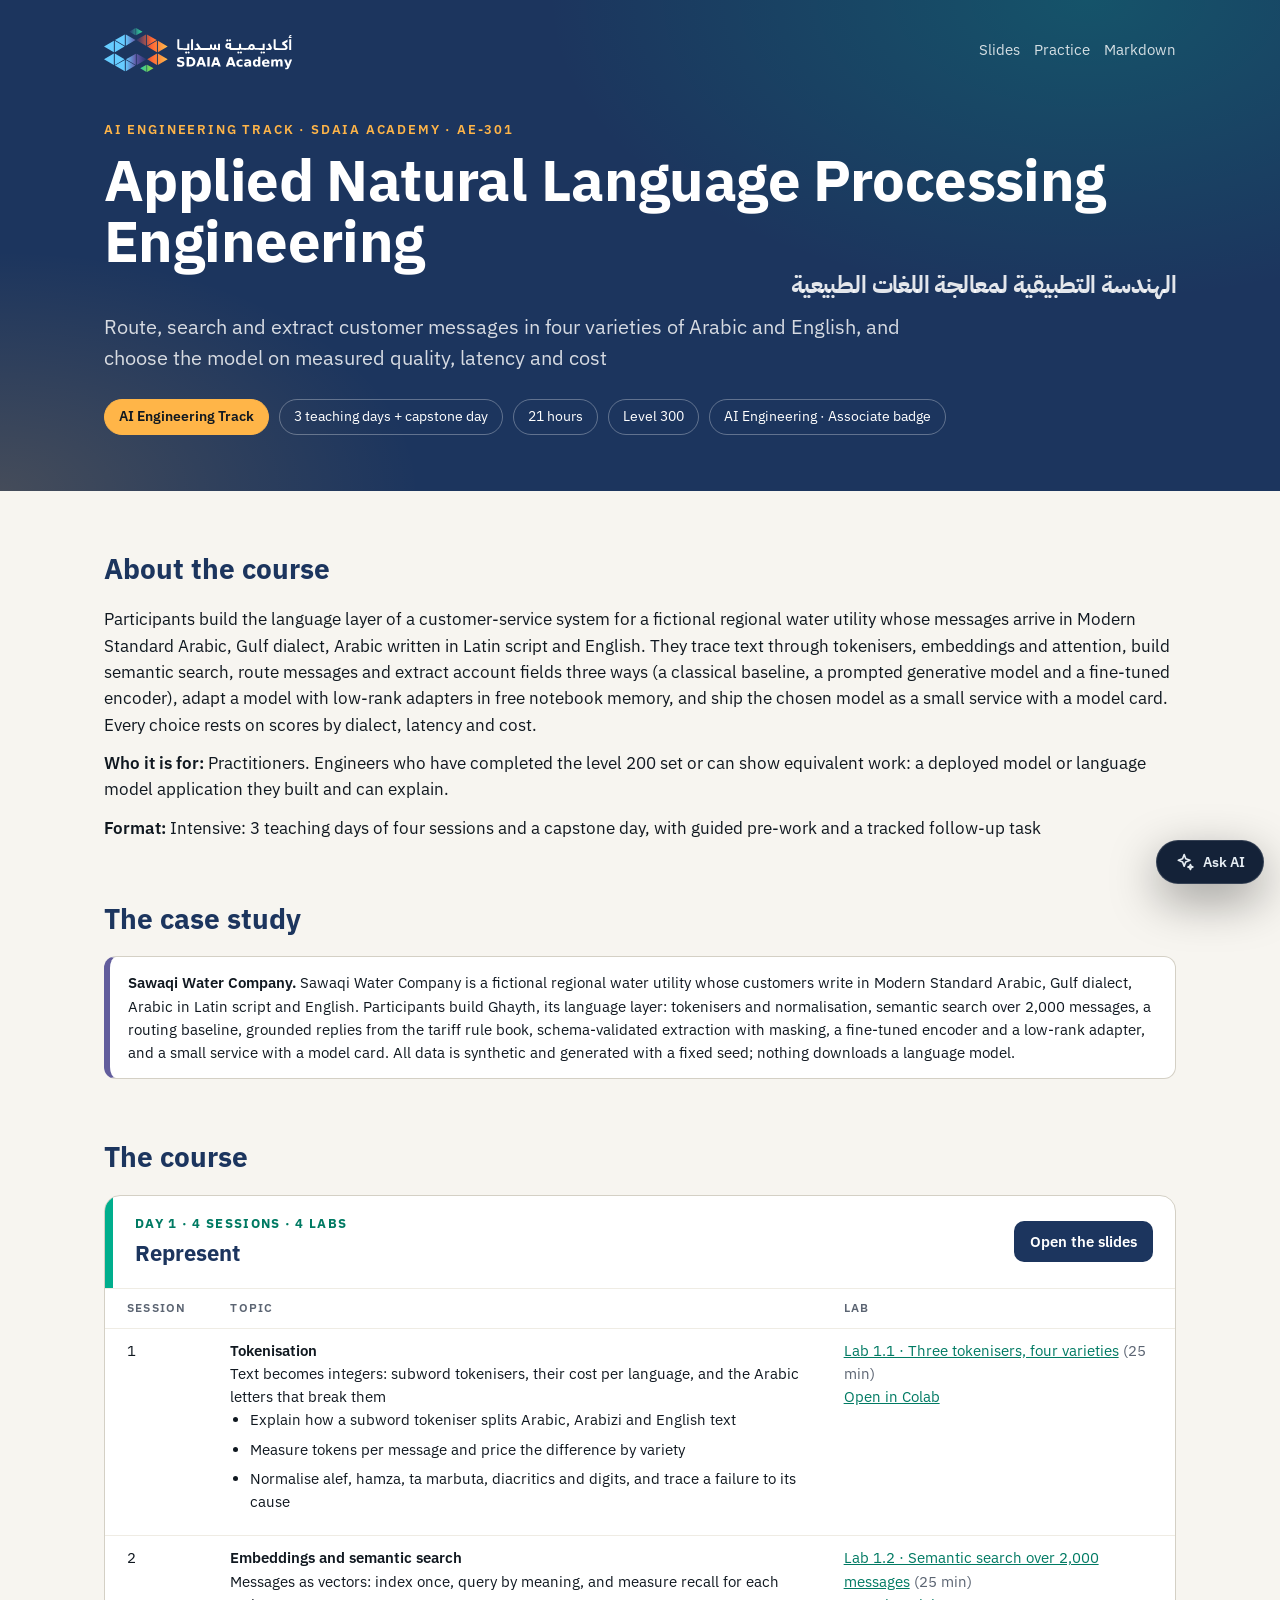
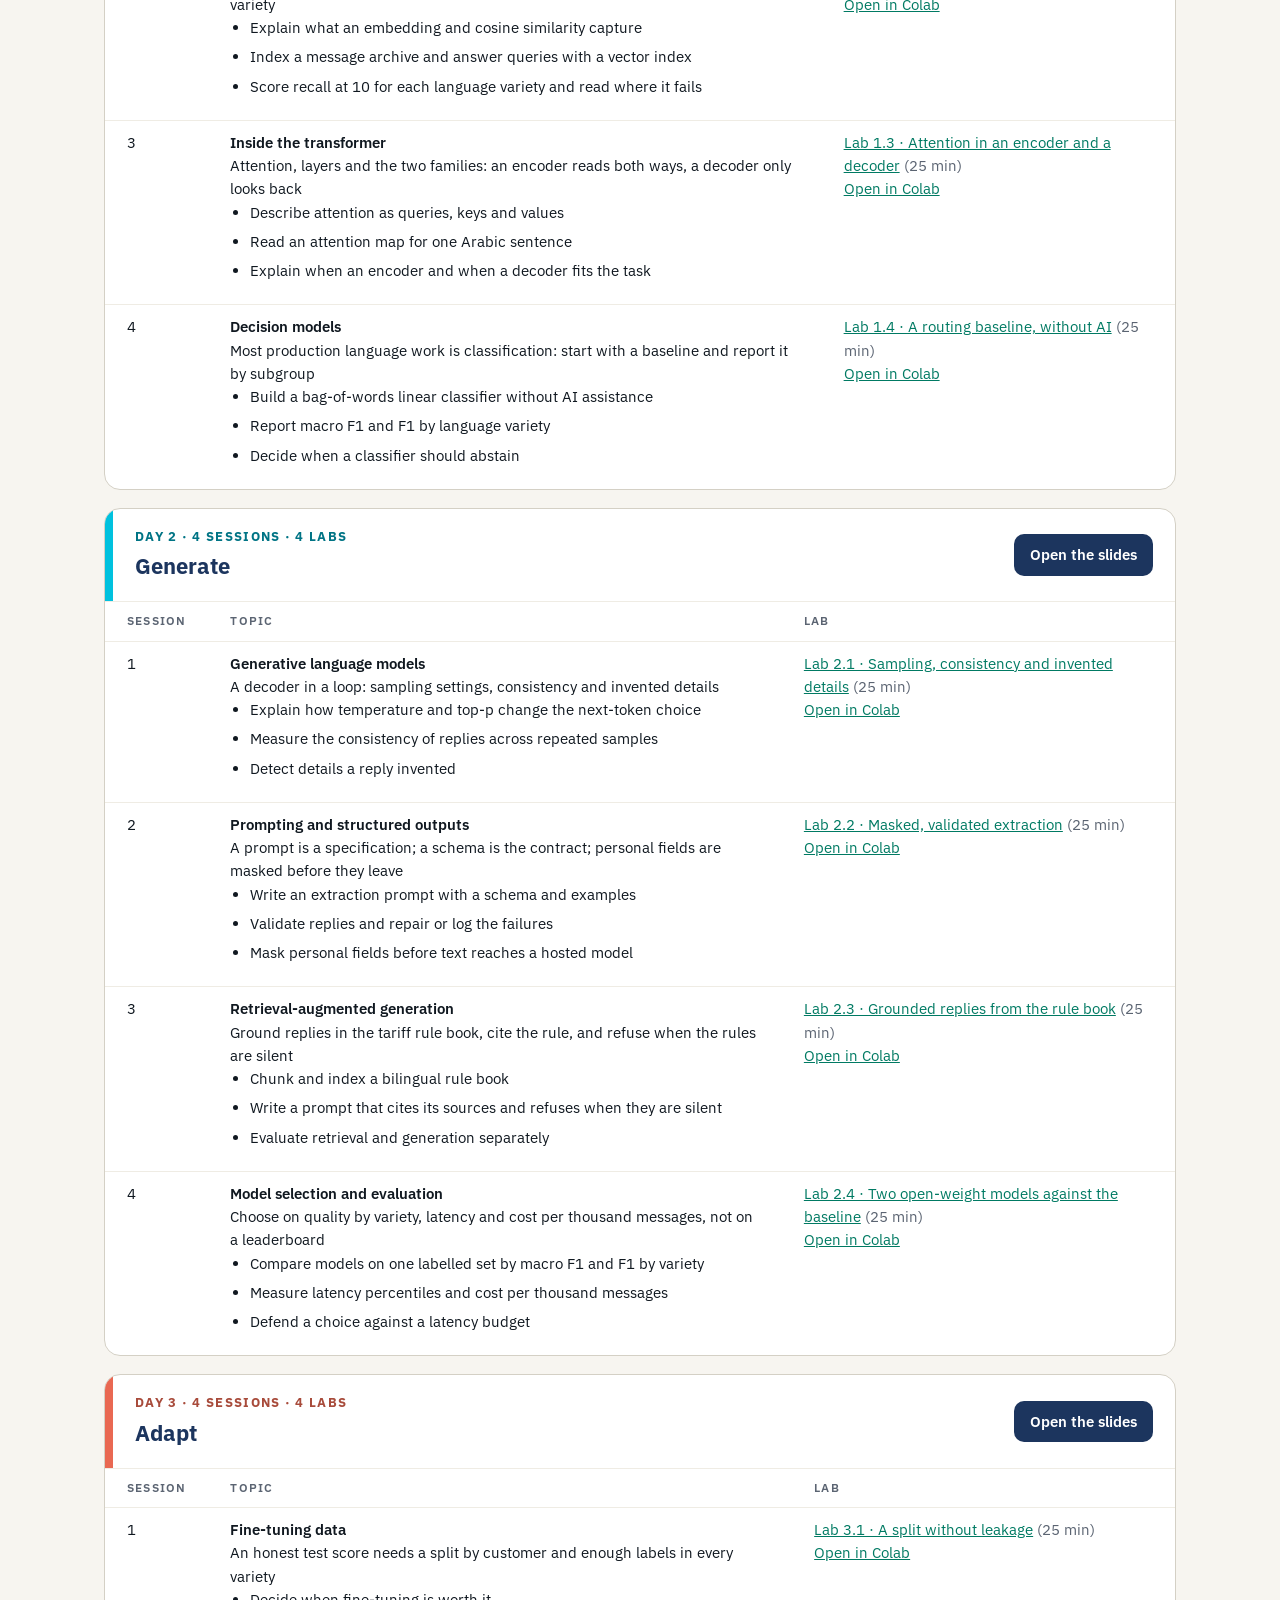
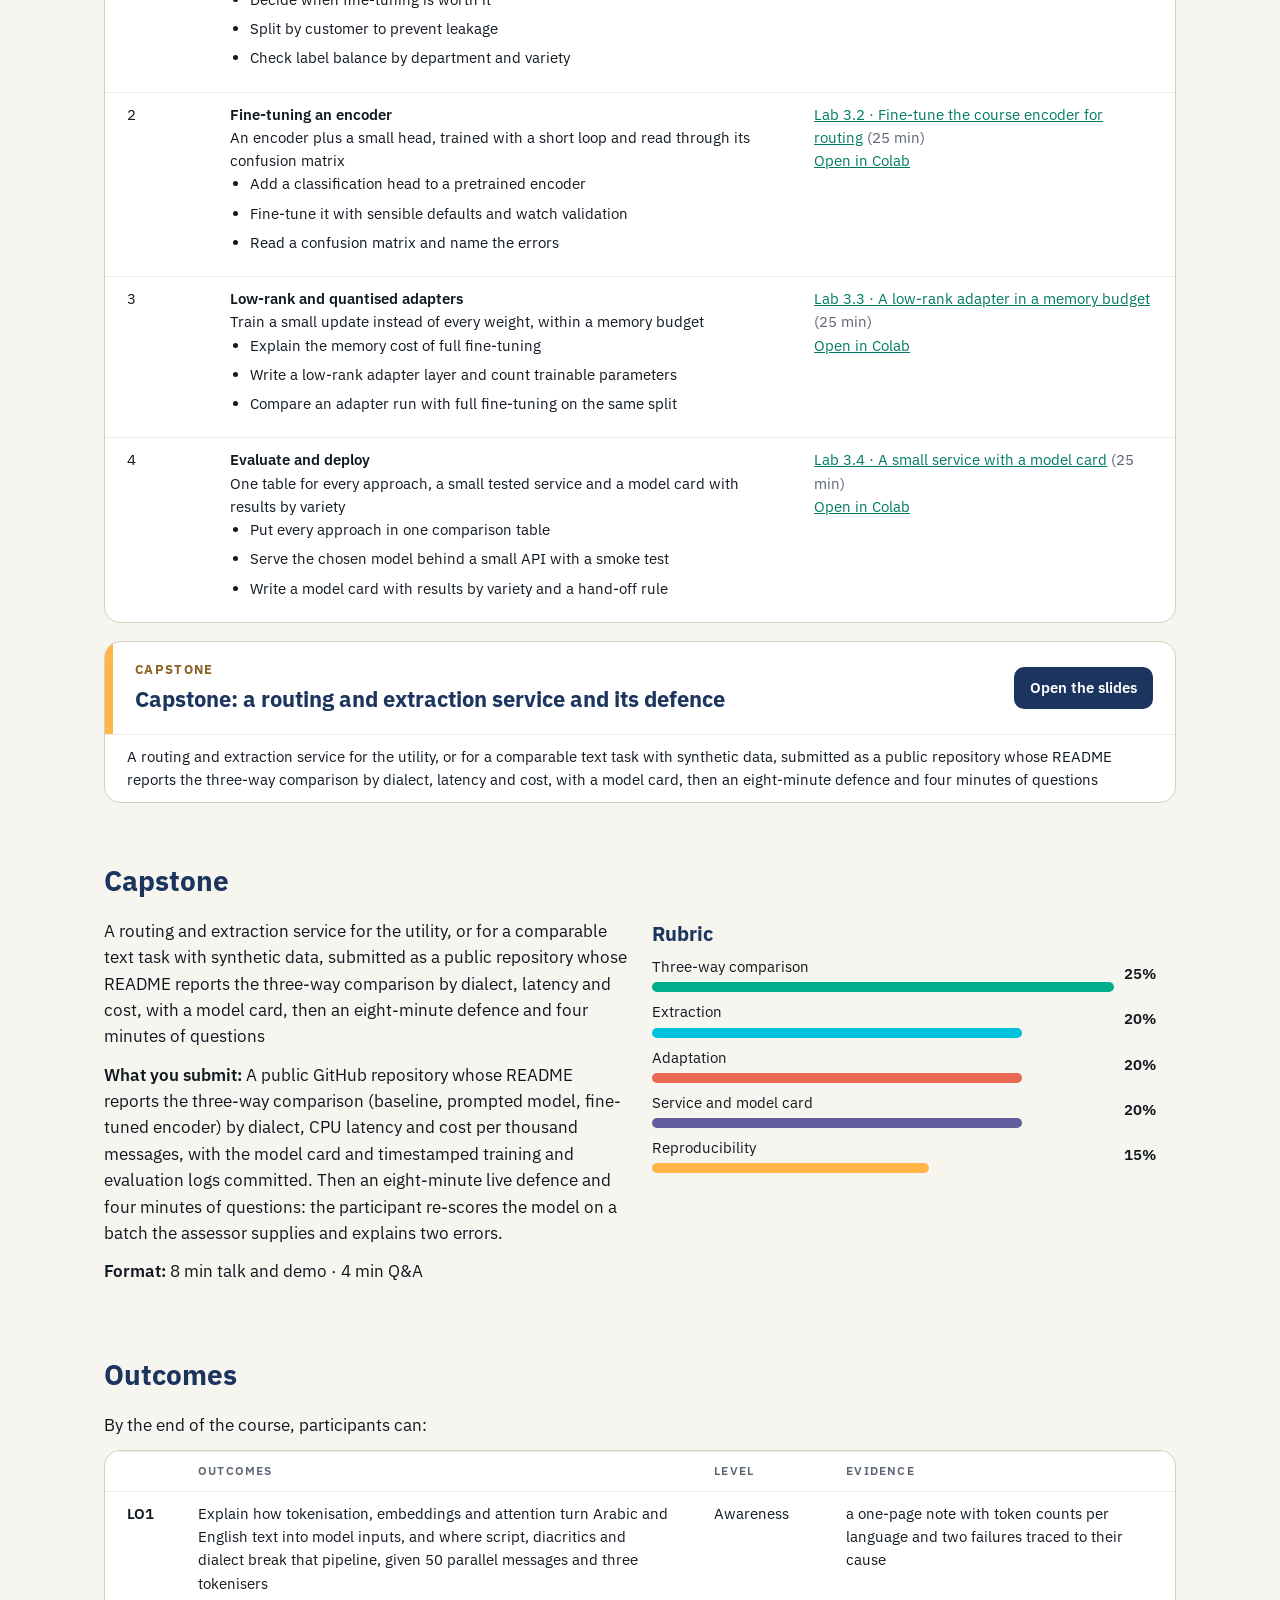
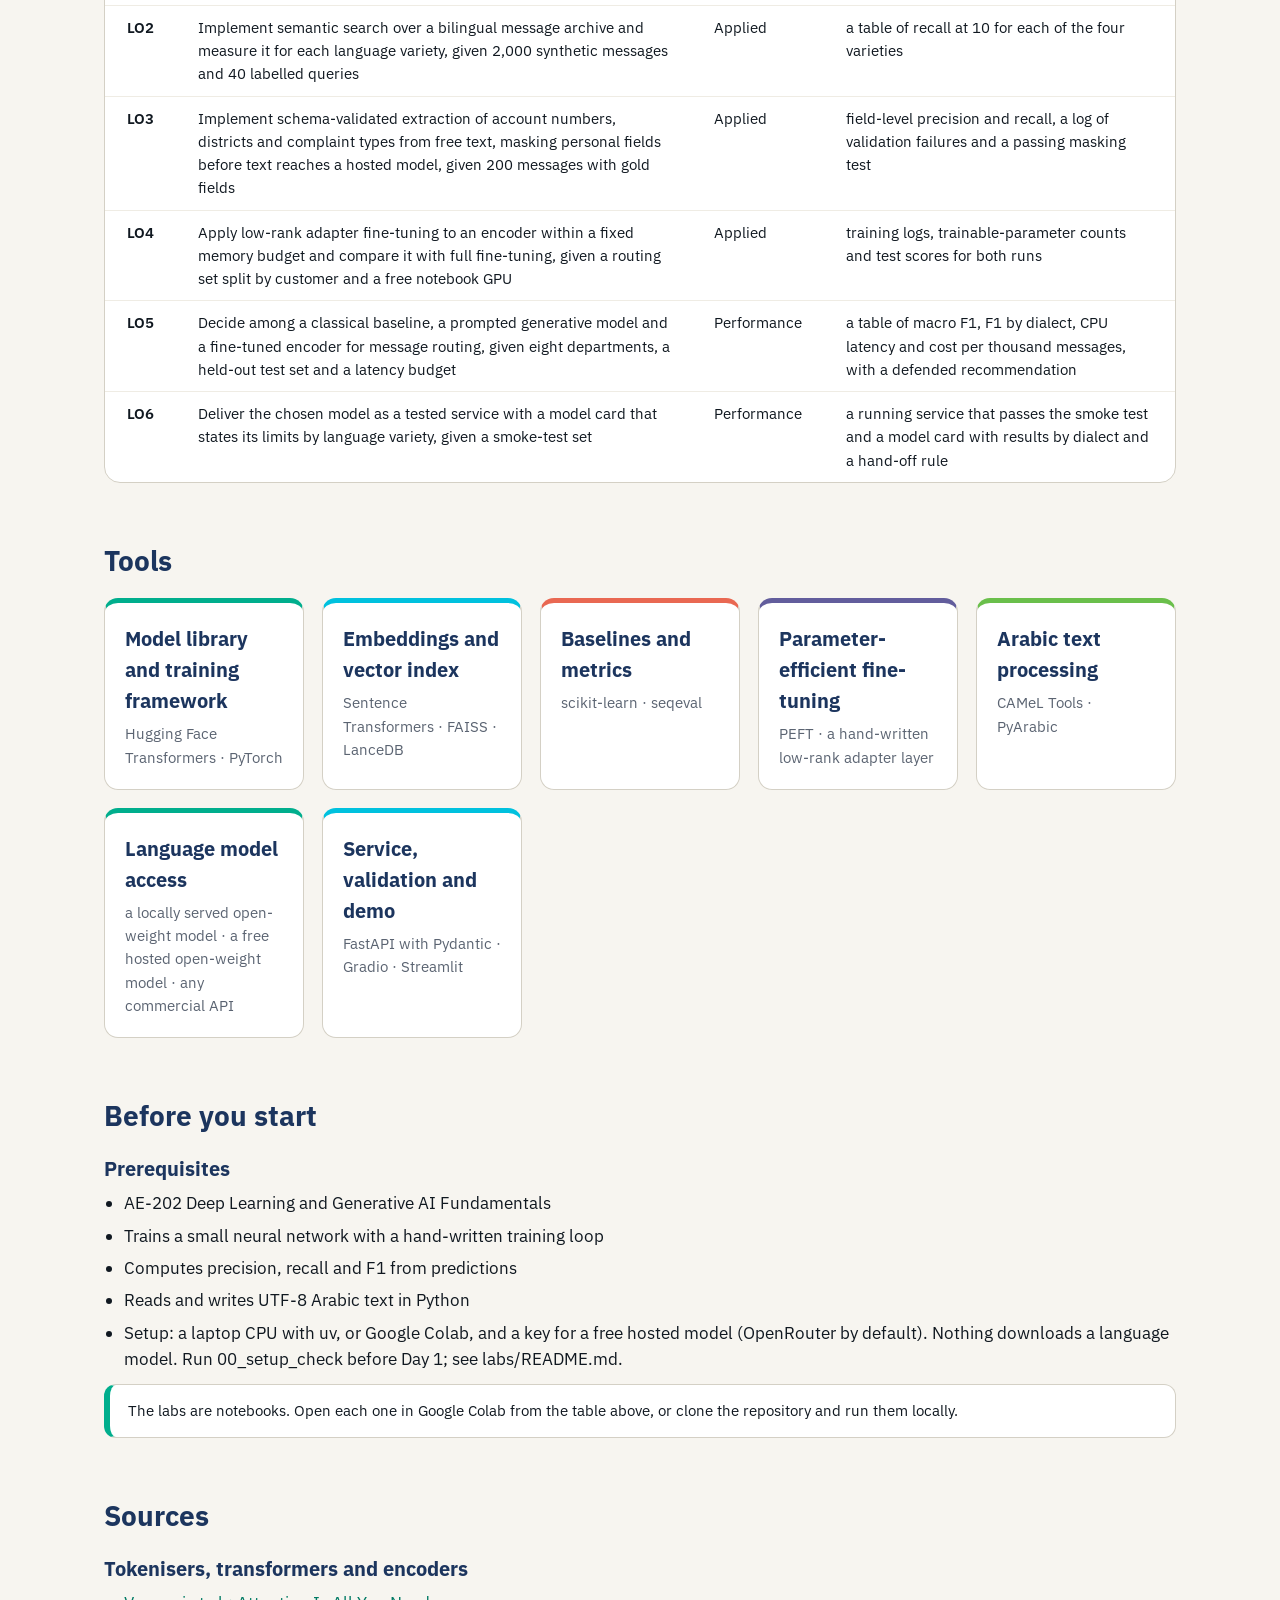
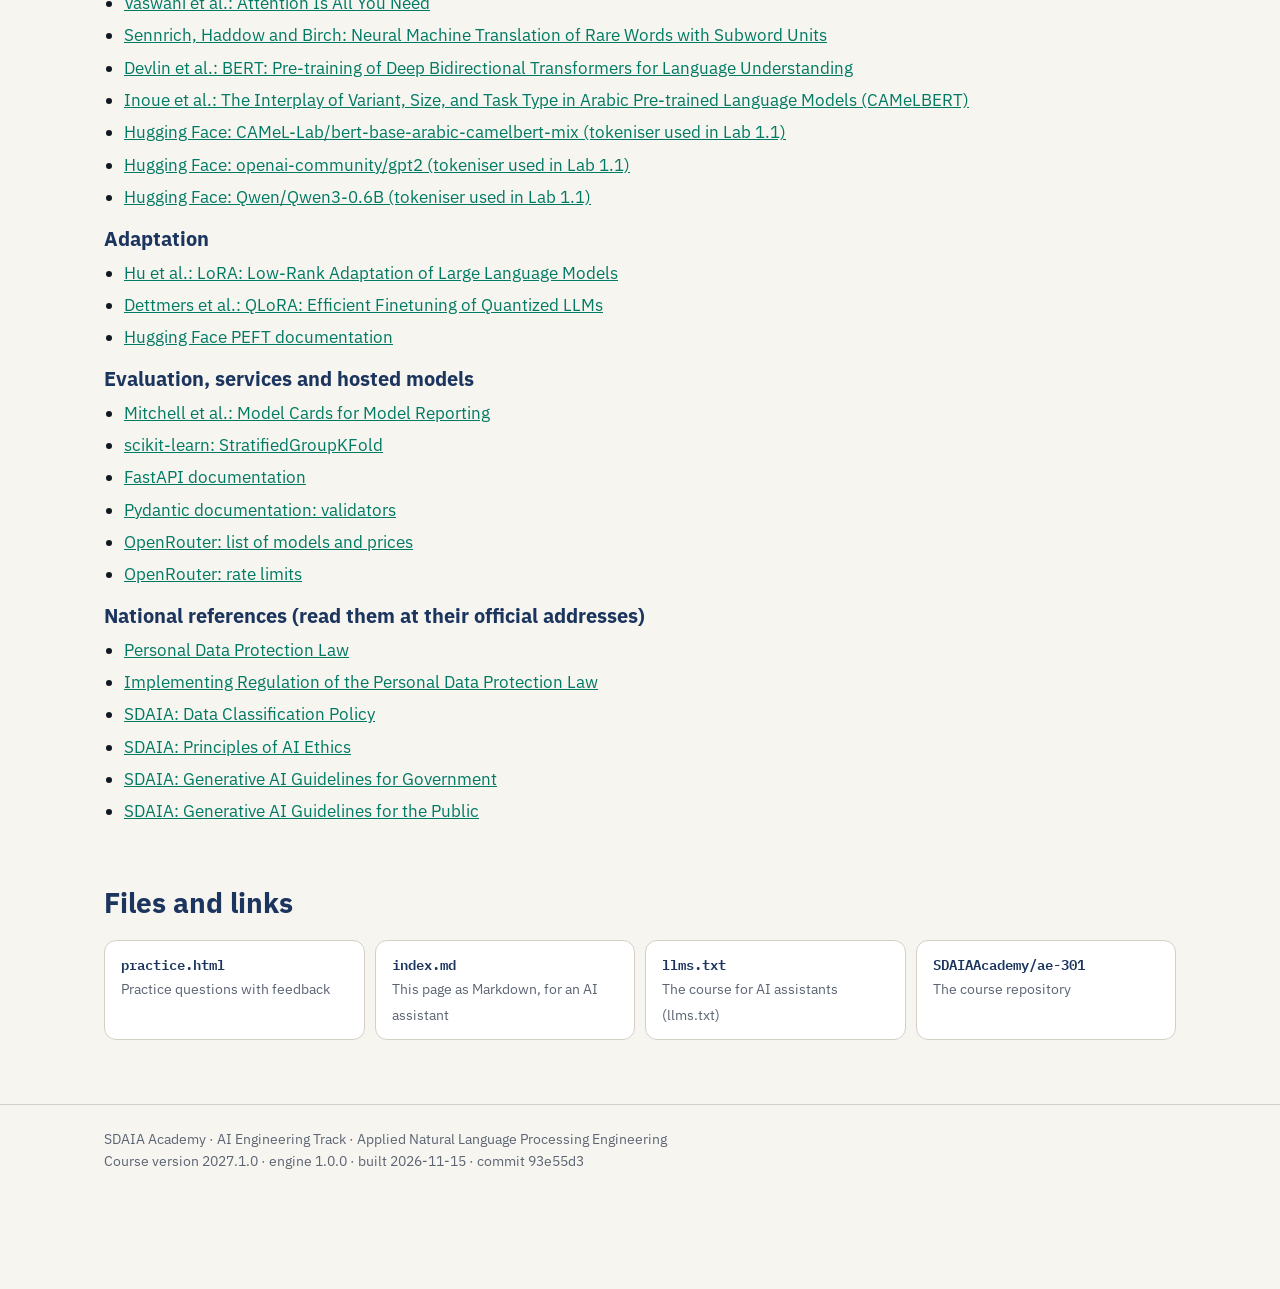
==== index.html @ 779235b4 "Publish ae-301 2027.1.0 from 93e55d3" ====
<!doctype html>
<html lang="en" dir="ltr" data-ax="page" data-track="ai-engineering">
<head>
<meta charset="utf-8">
<meta name="viewport" content="width=device-width, initial-scale=1">
<title>Applied Natural Language Processing Engineering · SDAIA Academy</title>
<meta name="generator" content="SDAIA Academy engine 1.0.0">
<meta name="description" content="Route, search and extract customer messages in four varieties of Arabic and English, and choose the model on measured quality, latency and cost">
<link rel="icon" href="_engine/icon.svg">
<link rel="alternate" type="text/markdown" href="index.md">
<link rel="describedby" href="llms.txt">
<link rel="stylesheet" href="_engine/academy.css">
</head>
<body>
<header>
<div class="wrap">
<div class="top"><div class="logo" id="logo"></div><nav><a href="slides/day1.html">Slides</a><a href="practice.html">Practice</a><a href="index.md" type="text/markdown">Markdown</a></nav></div>
<div class="kicker">AI Engineering Track · SDAIA Academy · AE-301</div>
<h1>Applied Natural Language Processing Engineering<span class="sub ar" lang="ar" dir="rtl">الهندسة التطبيقية لمعالجة اللغات الطبيعية</span></h1>
<p>Route, search and extract customer messages in four varieties of Arabic and English, and choose the model on measured quality, latency and cost</p>
<div class="meta"><span class="track">AI Engineering Track</span><span>3 teaching days + capstone day</span><span>21 hours</span><span>Level 300</span><span>AI Engineering · Associate badge</span></div>
</div>
</header>
<main class="wrap">
<h2>About the course</h2>
<p>Participants build the language layer of a customer-service system for a fictional regional water utility whose messages arrive in Modern Standard Arabic, Gulf dialect, Arabic written in Latin script and English. They trace text through tokenisers, embeddings and attention, build semantic search, route messages and extract account fields three ways (a classical baseline, a prompted generative model and a fine-tuned encoder), adapt a model with low-rank adapters in free notebook memory, and ship the chosen model as a small service with a model card. Every choice rests on scores by dialect, latency and cost.</p>
<p><b>Who it is for:</b> Practitioners. Engineers who have completed the level 200 set or can show equivalent work: a deployed model or language model application they built and can explain.</p>
<p><b>Format:</b> Intensive: 3 teaching days of four sessions and a capstone day, with guided pre-work and a tracked follow-up task</p>
<h2>The case study</h2>
<div class="note info"><b>Sawaqi Water Company.</b> Sawaqi Water Company is a fictional regional water utility whose customers write in Modern Standard Arabic, Gulf dialect, Arabic in Latin script and English. Participants build Ghayth, its language layer: tokenisers and normalisation, semantic search over 2,000 messages, a routing baseline, grounded replies from the tariff rule book, schema-validated extraction with masking, a fine-tuned encoder and a low-rank adapter, and a small service with a model card. All data is synthetic and generated with a fixed seed; nothing downloads a language model.</div>
<h2>The course</h2>
<div class="day">
<div class="day-head c-teal"><div><div class="t">Day 1 · 4 sessions · 4 labs</div><h3>Represent</h3></div><a class="btn" href="slides/day1.html">Open the slides</a></div>
<div class="scroll"><table>
<tr><th>Session</th><th>Topic</th><th>Lab</th></tr>
<tr><td>1</td><td><b>Tokenisation</b><br>Text becomes integers: subword tokenisers, their cost per language, and the Arabic letters that break them<ul><li>Explain how a subword tokeniser splits Arabic, Arabizi and English text</li><li>Measure tokens per message and price the difference by variety</li><li>Normalise alef, hamza, ta marbuta, diacritics and digits, and trace a failure to its cause</li></ul></td><td><a href="labs/D1_1_tokenisers.ipynb">Lab 1.1 · Three tokenisers, four varieties</a> <span class="muted">(25 min)</span><br><a href="https://colab.research.google.com/github/SDAIAAcademy/ae-301/blob/main/labs/D1_1_tokenisers.ipynb">Open in Colab</a></td></tr>
<tr><td>2</td><td><b>Embeddings and semantic search</b><br>Messages as vectors: index once, query by meaning, and measure recall for each variety<ul><li>Explain what an embedding and cosine similarity capture</li><li>Index a message archive and answer queries with a vector index</li><li>Score recall at 10 for each language variety and read where it fails</li></ul></td><td><a href="labs/D1_2_semantic_search.ipynb">Lab 1.2 · Semantic search over 2,000 messages</a> <span class="muted">(25 min)</span><br><a href="https://colab.research.google.com/github/SDAIAAcademy/ae-301/blob/main/labs/D1_2_semantic_search.ipynb">Open in Colab</a></td></tr>
<tr><td>3</td><td><b>Inside the transformer</b><br>Attention, layers and the two families: an encoder reads both ways, a decoder only looks back<ul><li>Describe attention as queries, keys and values</li><li>Read an attention map for one Arabic sentence</li><li>Explain when an encoder and when a decoder fits the task</li></ul></td><td><a href="labs/D1_3_attention.ipynb">Lab 1.3 · Attention in an encoder and a decoder</a> <span class="muted">(25 min)</span><br><a href="https://colab.research.google.com/github/SDAIAAcademy/ae-301/blob/main/labs/D1_3_attention.ipynb">Open in Colab</a></td></tr>
<tr><td>4</td><td><b>Decision models</b><br>Most production language work is classification: start with a baseline and report it by subgroup<ul><li>Build a bag-of-words linear classifier without AI assistance</li><li>Report macro F1 and F1 by language variety</li><li>Decide when a classifier should abstain</li></ul></td><td><a href="labs/D1_4_baseline.ipynb">Lab 1.4 · A routing baseline, without AI</a> <span class="muted">(25 min)</span><br><a href="https://colab.research.google.com/github/SDAIAAcademy/ae-301/blob/main/labs/D1_4_baseline.ipynb">Open in Colab</a></td></tr>
</table></div>
</div>
<div class="day">
<div class="day-head c-cyan"><div><div class="t">Day 2 · 4 sessions · 4 labs</div><h3>Generate</h3></div><a class="btn" href="slides/day2.html">Open the slides</a></div>
<div class="scroll"><table>
<tr><th>Session</th><th>Topic</th><th>Lab</th></tr>
<tr><td>1</td><td><b>Generative language models</b><br>A decoder in a loop: sampling settings, consistency and invented details<ul><li>Explain how temperature and top-p change the next-token choice</li><li>Measure the consistency of replies across repeated samples</li><li>Detect details a reply invented</li></ul></td><td><a href="labs/D2_1_sampling.ipynb">Lab 2.1 · Sampling, consistency and invented details</a> <span class="muted">(25 min)</span><br><a href="https://colab.research.google.com/github/SDAIAAcademy/ae-301/blob/main/labs/D2_1_sampling.ipynb">Open in Colab</a></td></tr>
<tr><td>2</td><td><b>Prompting and structured outputs</b><br>A prompt is a specification; a schema is the contract; personal fields are masked before they leave<ul><li>Write an extraction prompt with a schema and examples</li><li>Validate replies and repair or log the failures</li><li>Mask personal fields before text reaches a hosted model</li></ul></td><td><a href="labs/D2_2_extraction.ipynb">Lab 2.2 · Masked, validated extraction</a> <span class="muted">(25 min)</span><br><a href="https://colab.research.google.com/github/SDAIAAcademy/ae-301/blob/main/labs/D2_2_extraction.ipynb">Open in Colab</a></td></tr>
<tr><td>3</td><td><b>Retrieval-augmented generation</b><br>Ground replies in the tariff rule book, cite the rule, and refuse when the rules are silent<ul><li>Chunk and index a bilingual rule book</li><li>Write a prompt that cites its sources and refuses when they are silent</li><li>Evaluate retrieval and generation separately</li></ul></td><td><a href="labs/D2_3_rag.ipynb">Lab 2.3 · Grounded replies from the rule book</a> <span class="muted">(25 min)</span><br><a href="https://colab.research.google.com/github/SDAIAAcademy/ae-301/blob/main/labs/D2_3_rag.ipynb">Open in Colab</a></td></tr>
<tr><td>4</td><td><b>Model selection and evaluation</b><br>Choose on quality by variety, latency and cost per thousand messages, not on a leaderboard<ul><li>Compare models on one labelled set by macro F1 and F1 by variety</li><li>Measure latency percentiles and cost per thousand messages</li><li>Defend a choice against a latency budget</li></ul></td><td><a href="labs/D2_4_model_selection.ipynb">Lab 2.4 · Two open-weight models against the baseline</a> <span class="muted">(25 min)</span><br><a href="https://colab.research.google.com/github/SDAIAAcademy/ae-301/blob/main/labs/D2_4_model_selection.ipynb">Open in Colab</a></td></tr>
</table></div>
</div>
<div class="day">
<div class="day-head c-coral"><div><div class="t">Day 3 · 4 sessions · 4 labs</div><h3>Adapt</h3></div><a class="btn" href="slides/day3.html">Open the slides</a></div>
<div class="scroll"><table>
<tr><th>Session</th><th>Topic</th><th>Lab</th></tr>
<tr><td>1</td><td><b>Fine-tuning data</b><br>An honest test score needs a split by customer and enough labels in every variety<ul><li>Decide when fine-tuning is worth it</li><li>Split by customer to prevent leakage</li><li>Check label balance by department and variety</li></ul></td><td><a href="labs/D3_1_splits.ipynb">Lab 3.1 · A split without leakage</a> <span class="muted">(25 min)</span><br><a href="https://colab.research.google.com/github/SDAIAAcademy/ae-301/blob/main/labs/D3_1_splits.ipynb">Open in Colab</a></td></tr>
<tr><td>2</td><td><b>Fine-tuning an encoder</b><br>An encoder plus a small head, trained with a short loop and read through its confusion matrix<ul><li>Add a classification head to a pretrained encoder</li><li>Fine-tune it with sensible defaults and watch validation</li><li>Read a confusion matrix and name the errors</li></ul></td><td><a href="labs/D3_2_finetune_encoder.ipynb">Lab 3.2 · Fine-tune the course encoder for routing</a> <span class="muted">(25 min)</span><br><a href="https://colab.research.google.com/github/SDAIAAcademy/ae-301/blob/main/labs/D3_2_finetune_encoder.ipynb">Open in Colab</a></td></tr>
<tr><td>3</td><td><b>Low-rank and quantised adapters</b><br>Train a small update instead of every weight, within a memory budget<ul><li>Explain the memory cost of full fine-tuning</li><li>Write a low-rank adapter layer and count trainable parameters</li><li>Compare an adapter run with full fine-tuning on the same split</li></ul></td><td><a href="labs/D3_3_lora.ipynb">Lab 3.3 · A low-rank adapter in a memory budget</a> <span class="muted">(25 min)</span><br><a href="https://colab.research.google.com/github/SDAIAAcademy/ae-301/blob/main/labs/D3_3_lora.ipynb">Open in Colab</a></td></tr>
<tr><td>4</td><td><b>Evaluate and deploy</b><br>One table for every approach, a small tested service and a model card with results by variety<ul><li>Put every approach in one comparison table</li><li>Serve the chosen model behind a small API with a smoke test</li><li>Write a model card with results by variety and a hand-off rule</li></ul></td><td><a href="labs/D3_4_service.ipynb">Lab 3.4 · A small service with a model card</a> <span class="muted">(25 min)</span><br><a href="https://colab.research.google.com/github/SDAIAAcademy/ae-301/blob/main/labs/D3_4_service.ipynb">Open in Colab</a></td></tr>
</table></div>
</div>
<div class="day">
<div class="day-head c-amber"><div><div class="t">Capstone</div><h3>Capstone: a routing and extraction service and its defence</h3></div><a class="btn" href="slides/day4.html">Open the slides</a></div>
<div class="scroll"><table><tr><td>A routing and extraction service for the utility, or for a comparable text task with synthetic data, submitted as a public repository whose README reports the three-way comparison by dialect, latency and cost, with a model card, then an eight-minute defence and four minutes of questions</td></tr></table></div>
</div>
<h2>Capstone</h2>
<div class="two">
<div><p>A routing and extraction service for the utility, or for a comparable text task with synthetic data, submitted as a public repository whose README reports the three-way comparison by dialect, latency and cost, with a model card, then an eight-minute defence and four minutes of questions</p><p><b>What you submit:</b> A public GitHub repository whose README reports the three-way comparison (baseline, prompted model, fine-tuned encoder) by dialect, CPU latency and cost per thousand messages, with the model card and timestamped training and evaluation logs committed. Then an eight-minute live defence and four minutes of questions: the participant re-scores the model on a batch the assessor supplies and explains two errors.</p><p><b>Format:</b> 8 min talk and demo · 4 min Q&amp;A</p></div>
<div><h3>Rubric</h3><div class="bar c-teal"><span>Three-way comparison<i style="--w:100%"></i></span><b>25%</b></div><div class="bar c-cyan"><span>Extraction<i style="--w:80%"></i></span><b>20%</b></div><div class="bar c-coral"><span>Adaptation<i style="--w:80%"></i></span><b>20%</b></div><div class="bar c-purple"><span>Service and model card<i style="--w:80%"></i></span><b>20%</b></div><div class="bar c-amber"><span>Reproducibility<i style="--w:60%"></i></span><b>15%</b></div></div>
</div>
<h2>Outcomes</h2>
<p>By the end of the course, participants can:</p>
<div class="day"><div class="scroll"><table>
<tr><th></th><th>Outcomes</th><th>Level</th><th>Evidence</th></tr>
<tr><td><b>LO1</b></td><td>Explain how tokenisation, embeddings and attention turn Arabic and English text into model inputs, and where script, diacritics and dialect break that pipeline, given 50 parallel messages and three tokenisers</td><td>Awareness</td><td>a one-page note with token counts per language and two failures traced to their cause</td></tr>
<tr><td><b>LO2</b></td><td>Implement semantic search over a bilingual message archive and measure it for each language variety, given 2,000 synthetic messages and 40 labelled queries</td><td>Applied</td><td>a table of recall at 10 for each of the four varieties</td></tr>
<tr><td><b>LO3</b></td><td>Implement schema-validated extraction of account numbers, districts and complaint types from free text, masking personal fields before text reaches a hosted model, given 200 messages with gold fields</td><td>Applied</td><td>field-level precision and recall, a log of validation failures and a passing masking test</td></tr>
<tr><td><b>LO4</b></td><td>Apply low-rank adapter fine-tuning to an encoder within a fixed memory budget and compare it with full fine-tuning, given a routing set split by customer and a free notebook GPU</td><td>Applied</td><td>training logs, trainable-parameter counts and test scores for both runs</td></tr>
<tr><td><b>LO5</b></td><td>Decide among a classical baseline, a prompted generative model and a fine-tuned encoder for message routing, given eight departments, a held-out test set and a latency budget</td><td>Performance</td><td>a table of macro F1, F1 by dialect, CPU latency and cost per thousand messages, with a defended recommendation</td></tr>
<tr><td><b>LO6</b></td><td>Deliver the chosen model as a tested service with a model card that states its limits by language variety, given a smoke-test set</td><td>Performance</td><td>a running service that passes the smoke test and a model card with results by dialect and a hand-off rule</td></tr>
</table></div></div>
<h2>Tools</h2>
<div class="grid">
<div class="card c-teal"><h3>Model library and training framework</h3><p>Hugging Face Transformers · PyTorch</p></div>
<div class="card c-cyan"><h3>Embeddings and vector index</h3><p>Sentence Transformers · FAISS · LanceDB</p></div>
<div class="card c-coral"><h3>Baselines and metrics</h3><p>scikit-learn · seqeval</p></div>
<div class="card c-purple"><h3>Parameter-efficient fine-tuning</h3><p>PEFT · a hand-written low-rank adapter layer</p></div>
<div class="card c-green"><h3>Arabic text processing</h3><p>CAMeL Tools · PyArabic</p></div>
<div class="card c-teal"><h3>Language model access</h3><p>a locally served open-weight model · a free hosted open-weight model · any commercial API</p></div>
<div class="card c-cyan"><h3>Service, validation and demo</h3><p>FastAPI with Pydantic · Gradio · Streamlit</p></div>
</div>
<h2>Before you start</h2>
<h3>Prerequisites</h3>
<ul><li>AE-202 Deep Learning and Generative AI Fundamentals</li><li>Trains a small neural network with a hand-written training loop</li><li>Computes precision, recall and F1 from predictions</li><li>Reads and writes UTF-8 Arabic text in Python</li><li>Setup: a laptop CPU with uv, or Google Colab, and a key for a free hosted model (OpenRouter by default). Nothing downloads a language model. Run 00_setup_check before Day 1; see labs/README.md.</li></ul>
<div class="note tip">The labs are notebooks. Open each one in Google Colab from the table above, or clone the repository and run them locally.</div>
<h2>Sources</h2>
<h3>Tokenisers, transformers and encoders</h3>
<ul><li><a href="https://arxiv.org/abs/1706.03762">Vaswani et al.: Attention Is All You Need</a></li><li><a href="https://arxiv.org/abs/1508.07909">Sennrich, Haddow and Birch: Neural Machine Translation of Rare Words with Subword Units</a></li><li><a href="https://arxiv.org/abs/1810.04805">Devlin et al.: BERT: Pre-training of Deep Bidirectional Transformers for Language Understanding</a></li><li><a href="https://arxiv.org/abs/2103.06678">Inoue et al.: The Interplay of Variant, Size, and Task Type in Arabic Pre-trained Language Models (CAMeLBERT)</a></li><li><a href="https://huggingface.co/CAMeL-Lab/bert-base-arabic-camelbert-mix">Hugging Face: CAMeL-Lab/bert-base-arabic-camelbert-mix (tokeniser used in Lab 1.1)</a></li><li><a href="https://huggingface.co/openai-community/gpt2">Hugging Face: openai-community/gpt2 (tokeniser used in Lab 1.1)</a></li><li><a href="https://huggingface.co/Qwen/Qwen3-0.6B">Hugging Face: Qwen/Qwen3-0.6B (tokeniser used in Lab 1.1)</a></li></ul>
<h3>Adaptation</h3>
<ul><li><a href="https://arxiv.org/abs/2106.09685">Hu et al.: LoRA: Low-Rank Adaptation of Large Language Models</a></li><li><a href="https://arxiv.org/abs/2305.14314">Dettmers et al.: QLoRA: Efficient Finetuning of Quantized LLMs</a></li><li><a href="https://huggingface.co/docs/peft/index">Hugging Face PEFT documentation</a></li></ul>
<h3>Evaluation, services and hosted models</h3>
<ul><li><a href="https://arxiv.org/abs/1810.03993">Mitchell et al.: Model Cards for Model Reporting</a></li><li><a href="https://scikit-learn.org/stable/modules/generated/sklearn.model_selection.StratifiedGroupKFold.html">scikit-learn: StratifiedGroupKFold</a></li><li><a href="https://fastapi.tiangolo.com/">FastAPI documentation</a></li><li><a href="https://docs.pydantic.dev/latest/concepts/validators/">Pydantic documentation: validators</a></li><li><a href="https://openrouter.ai/api/v1/models">OpenRouter: list of models and prices</a></li><li><a href="https://openrouter.ai/docs/api-reference/limits">OpenRouter: rate limits</a></li></ul>
<h3>National references (read them at their official addresses)</h3>
<ul><li><a href="https://sdaia.gov.sa/en/SDAIA/about/Documents/PersonalDataProtectionLaw.pdf">Personal Data Protection Law</a></li><li><a href="https://sdaia.gov.sa/en/SDAIA/about/Documents/ImplementingRegulationPersonalDataProtectionLaw.pdf">Implementing Regulation of the Personal Data Protection Law</a></li><li><a href="https://sdaia.gov.sa/en/SDAIA/about/Documents/DataClassificationPolicy.pdf">SDAIA: Data Classification Policy</a></li><li><a href="https://sdaia.gov.sa/en/SDAIA/about/Documents/ai-principles.pdf">SDAIA: Principles of AI Ethics</a></li><li><a href="https://sdaia.gov.sa/en/SDAIA/about/Files/GenAIGuidelinesForGovernmentENCompressed.pdf">SDAIA: Generative AI Guidelines for Government</a></li><li><a href="https://sdaia.gov.sa/en/SDAIA/about/Files/GenerativeAIPublicEN.pdf">SDAIA: Generative AI Guidelines for the Public</a></li></ul>
<h2>Files and links</h2>
<div class="files">
<a href="practice.html"><b>practice.html</b><span>Practice questions with feedback</span></a>
<a href="index.md"><b>index.md</b><span>This page as Markdown, for an AI assistant</span></a>
<a href="llms.txt"><b>llms.txt</b><span>The course for AI assistants (llms.txt)</span></a>
<a href="https://github.com/SDAIAAcademy/ae-301"><b>SDAIAAcademy/ae-301</b><span>The course repository</span></a>
</div>
</main>
<footer><div class="wrap">SDAIA Academy · AI Engineering Track · Applied Natural Language Processing Engineering<br><span class="muted">Course version 2027.1.0 · engine 1.0.0 · built 2026-11-15 · commit 93e55d3</span></div></footer>
<script type="application/json" id="academy-data">{"v":1,"engine":"1.0.0","build":{"at":"2026-11-15T03:19:01Z","version":"2027.1.0","commit":"93e55d3"},"course":{"id":"ae-301","code":"AE-301","title":"Applied Natural Language Processing Engineering","track":"ai-engineering","lang":"en","dir":"ltr","url":"https://sdaiaacademy.github.io/ae-301/","repo":"SDAIAAcademy/ae-301","home":"index.html"},"ai":{"context":{"course":"context/course.md","courseJs":"context/course.js","day":null,"llms":"llms.txt"},"tasks":[],"tools":[]},"features":{},"strings":{}}</script>
<script src="_engine/academy.js"></script>
</body>
</html>
---- _engine/academy.css ----
/* ======== theme/tokens.css ======== */
/* SDAIA Academy engine · theme tokens
   Every colour, font, type size and radius the theme uses, as a custom property on :root.
   A course changes the look by overriding tokens in assets/course.css, never by editing the
   engine. The track accent comes from data-track; right-to-left pages switch the Arabic type
   settings and the few direction helpers at the end of this file. */

:root {
  /* brand */
  --navy: #1c355e;
  --navy-deep: #142846;
  --teal: #00ae8d;
  --coral: #e96852;
  --green: #6abf4b;
  --cyan: #00c1de;
  --amber: #ffb548;
  --amber-ink: #d98f17;
  --purple: #625d9c;

  /* The accents as text. Most of them are too light to read as text (4.5 to 1): on white, on
     paper and on their own tints the text is the accent darkened with black; on navy it is the
     accent lightened with white. The shares are the largest that still reach 4.5 to 1. Fills,
     bars and borders keep the accents themselves. A course that changes an accent changes these
     with it. */
  --teal-text: color-mix(in srgb, var(--teal) 70%, #000);
  --coral-text: color-mix(in srgb, var(--coral) 72%, #000);
  --green-text: color-mix(in srgb, var(--green) 62%, #000);
  --cyan-text: color-mix(in srgb, var(--cyan) 60%, #000);
  --amber-text: color-mix(in srgb, var(--amber) 55%, #000);
  --amber-ink-text: color-mix(in srgb, var(--amber-ink) 66%, #000);
  --purple-text: var(--purple);
  --navy-text: var(--navy);
  --teal-on-dark: color-mix(in srgb, var(--teal) 62%, #fff);
  --coral-on-dark: color-mix(in srgb, var(--coral) 57%, #fff);
  --green-on-dark: color-mix(in srgb, var(--green) 80%, #fff);
  --cyan-on-dark: color-mix(in srgb, var(--cyan) 82%, #fff);
  --amber-on-dark: var(--amber);

  /* neutrals */
  --ink: #101820;
  --black: #000;
  --white: #fff;
  --paper: #f7f5f0;
  --paper-2: #efece4;
  --paper-3: #fbfaf7;
  --line: #d4d0c5;
  --muted: #5b6472;
  --stage-bg: #0b111a;
  --glow: rgba(0, 174, 141, .22);
  --glow-page: rgba(0, 174, 141, .25);

  /* text and lines on dark slides (title, section, dark, break) */
  --on-dark: #fff;
  --on-dark-1: rgba(255, 255, 255, .88);
  --on-dark-soft: rgba(255, 255, 255, .82);
  --on-dark-2: rgba(255, 255, 255, .78);
  --on-dark-3: rgba(255, 255, 255, .66);
  --on-dark-line: rgba(255, 255, 255, .3);
  --on-dark-line-2: rgba(255, 255, 255, .4);
  --on-dark-fill: rgba(255, 255, 255, .14);
  --on-dark-fill-2: rgba(255, 255, 255, .08);
  --on-dark-fill-3: rgba(255, 255, 255, .12);

  /* code */
  --code-bg: #0f1722;
  --code-fg: #e6edf3;
  --code-file: #8b98a9;
  --code-comment: #7d8a9b;
  --code-line: #26364a;
  --code-mark: rgba(255, 181, 72, .16);
  --code-inline: rgba(28, 53, 94, .08);
  --code-inline-page: rgba(28, 53, 94, .07);
  --nb-fg: #ffd18a;
  --nb-hover: #1c2a3d;

  /* highlight.js classes, written at build time (the atom-one-dark palette) */
  --hl-comment: #7f8796; /* lighter than the palette's #5c6370, which reads at 3 to 1 */
  --hl-keyword: #c678dd;
  --hl-name: #e06c75;
  --hl-literal: #56b6c2;
  --hl-string: #98c379;
  --hl-number: #d19a66;
  --hl-title: #61aeee;
  --hl-class: #e6c07b;

  /* token chips, in cycles of five */
  --chip: #dbe7ff;
  --chip-1: #ffe3b3;
  --chip-2: #c9efe6;
  --chip-3: #ffd3cb;
  --chip-4: #d7f0ff;
  --chip-5: #e2def5;
  --chip-ids: #eef0f3;
  --chip-edge: rgba(0, 0, 0, .06);

  /* fonts: local IBM Plex (fonts.css), system fonts as the fallback */
  --font-latin: "IBM Plex Sans", "IBM Plex Sans Arabic", system-ui, -apple-system, "Segoe UI", sans-serif;
  --font-ar: "IBM Plex Sans Arabic", "IBM Plex Sans", system-ui, -apple-system, "Segoe UI", sans-serif;
  --font: var(--font-latin);
  /* Plex Mono has no Arabic: Arabic in code and key caps takes Plex Sans Arabic, which is loaded
     for the Arabic range only, instead of a system monospace that shapes it badly. */
  --mono: "IBM Plex Mono", "IBM Plex Sans Arabic", ui-monospace, "Cascadia Code", Consolas, monospace;

  /* the stage */
  --stage-w: 1600px;
  --stage-h: 900px;
  --slide-pad-top: 92px;
  --slide-pad-inline: 110px;
  --slide-pad-bottom: 90px;

  /* type on the stage */
  --fs-body: 30px;
  --lh-body: 1.42;
  --fs-title: 96px;
  --fs-h1: 84px;
  --fs-section: 80px;
  --fs-break: 90px;
  --fs-h2: 54px;
  --fs-h3: 34px;
  --fs-h4: 26px;
  --fs-lead: 36px;
  --fs-small: 24px;
  --fs-xsmall: 20px;
  --fs-kicker: 20px;
  --fs-caption: 19px;
  --fs-chrome: 17px;
  --fs-footer: 16px;
  --fs-big: 96px;
  --fs-stat: 72px;
  --fs-timer: 190px;
  --fs-sess-no: 240px;
  --lh-h1: 1.05;
  --lh-h2: 1.12;
  --lh-title: 1.05;
  --ls-heading: -.01em;
  --ls-kicker: .14em;
  --ls-label: .1em;
  --ls-chrome: .04em;
  --case-label: uppercase;
  --ar-bump: 0px; /* Arabic small labels read one size up */

  /* course pages and lab pages */
  --lh-page: 1.55;
  --lh-lab: 1.65;
  --lh-page-h1: 1.05;
  --lh-lab-h1: 1.2;

  /* radii */
  --r-card: 18px;
  --r-callout: 16px;
  --r-code: 16px;
  --r-opt: 14px;
  --r-table: 14px;
  --r-chip: 12px;
  --r-tag: 10px;
  --r-token: 8px;
  --r-inline: 6px;
  --r-bar: 6px;
  --r-cell: 4px;
  --r-pill: 999px;

  /* engine UI (theme/ui.css) */
  --ui-bg: rgba(16, 24, 32, .97);
  --ui-bg-solid: #101820;
  --ui-bg-2: #142238;
  --ui-fg: #e6edf3;
  --ui-muted: #9aa7b8;
  --ui-line: rgba(255, 255, 255, .14);
  --ui-hover: rgba(255, 255, 255, .08);
  --ui-press: rgba(255, 255, 255, .16);
  --ui-backdrop: rgba(5, 10, 18, .72);
  --ui-shadow: 0 16px 48px rgba(0, 0, 0, .38);
  --ui-focus: #3b8bff;
  --ui-ok: #2fbf8f;
  --ui-warn: #ffb548;
  --ui-error: #ff7a66;
  --ui-black: #000;
  --ui-font-size: 15px;
  --ui-radius: 12px;
  --ui-radius-s: 8px;
  --ui-z: 1000;

  /* the accent of the course's track (data-track), amber when there is none; as text on a light
     background and on navy */
  --track-color: var(--amber);
  --track-text: var(--amber-text);
  --track-on-dark: var(--amber-on-dark);

  /* Direction helpers for the few things CSS has no logical keyword for: a horizontal
     inset shadow (multiply its offset by --ax-dir), text-align that must follow the page and
     not the element, a gradient that starts at the reading start. */
  --ax-dir: 1;
  --ax-start: left;
  --ax-end: right;
  --ax-to-end: to right;
  --ax-x-near-end: 85%;
  --ax-x-start: 0%;
}

/* tracks: data-track on <html>, .deck or <body> */
:root, [data-track] { --track-color: var(--amber); --track-text: var(--amber-text); --track-on-dark: var(--amber-on-dark); }
[data-track="fluency"] { --track-color: var(--teal); --track-text: var(--teal-text); --track-on-dark: var(--teal-on-dark); }
[data-track="foundations"] { --track-color: var(--green); --track-text: var(--green-text); --track-on-dark: var(--green-on-dark); }
[data-track="ai-engineering"] { --track-color: var(--amber); --track-text: var(--amber-text); --track-on-dark: var(--amber-on-dark); }
[data-track="data-science"] { --track-color: var(--cyan); --track-text: var(--cyan-text); --track-on-dark: var(--cyan-on-dark); }
[data-track="executives"] { --track-color: var(--coral); --track-text: var(--coral-text); --track-on-dark: var(--coral-on-dark); }

/* Arabic: the Arabic face first, taller lines, no letter spacing, no capitals to imitate */
[dir="rtl"] {
  --font: var(--font-ar);
  --lh-h1: 1.22;
  --lh-h2: 1.3;
  --lh-title: 1.2;
  --ls-heading: 0;
  --ls-kicker: 0;
  --ls-label: 0;
  --ls-chrome: 0;
  --case-label: none;
  --ar-bump: 1.5px;
  --fs-kicker: 22px;
  --lh-page: 1.7;
  --lh-lab: 1.75;
  --lh-page-h1: 1.2;
  --lh-lab-h1: 1.3;
  --ax-dir: -1;
  --ax-start: right;
  --ax-end: left;
  --ax-to-end: to left;
  --ax-x-near-end: 15%;
  --ax-x-start: 100%;
}

/* ======== theme/fonts.css ======== */
/* SDAIA Academy engine · fonts
   IBM Plex, local (SIL Open Font License 1.1, fonts/OFL.txt), so a deck opened from disk or
   offline looks the same. The paths are relative to the bundle (_engine/academy.css next to
   _engine/fonts/). Each file declares the characters it holds: an English page never
   downloads an Arabic file, and an Arabic page fetches the Latin files only for Latin text.
   The file names are short on purpose: Windows refuses a path longer than 260 characters, and
   a course repository can sit in a deep folder. */

@font-face {
  font-family: "IBM Plex Sans";
  font-style: normal;
  font-weight: 400;
  font-display: swap;
  src: url("fonts/plex-sans-400.woff2") format("woff2");
  unicode-range: U+0000-00FF, U+0131, U+0152-0153, U+02BB-02BC, U+02C6, U+02DA, U+02DC, U+0304, U+0308, U+0329, U+2000-206F, U+20AC, U+2122, U+2191, U+2193, U+2212, U+2215, U+FEFF, U+FFFD;
}
@font-face {
  font-family: "IBM Plex Sans";
  font-style: normal;
  font-weight: 600;
  font-display: swap;
  src: url("fonts/plex-sans-600.woff2") format("woff2");
  unicode-range: U+0000-00FF, U+0131, U+0152-0153, U+02BB-02BC, U+02C6, U+02DA, U+02DC, U+0304, U+0308, U+0329, U+2000-206F, U+20AC, U+2122, U+2191, U+2193, U+2212, U+2215, U+FEFF, U+FFFD;
}
@font-face {
  font-family: "IBM Plex Sans";
  font-style: normal;
  font-weight: 700;
  font-display: swap;
  src: url("fonts/plex-sans-700.woff2") format("woff2");
  unicode-range: U+0000-00FF, U+0131, U+0152-0153, U+02BB-02BC, U+02C6, U+02DA, U+02DC, U+0304, U+0308, U+0329, U+2000-206F, U+20AC, U+2122, U+2191, U+2193, U+2212, U+2215, U+FEFF, U+FFFD;
}

@font-face {
  font-family: "IBM Plex Sans Arabic";
  font-style: normal;
  font-weight: 400;
  font-display: swap;
  src: url("fonts/plex-arabic-400.woff2") format("woff2");
  unicode-range: U+0600-06FF, U+0750-077F, U+0870-088E, U+0890-0891, U+0897-08E1, U+08E3-08FF, U+200C-200E, U+2010-2011, U+204F, U+2E41, U+FB50-FDFF, U+FE70-FE74, U+FE76-FEFC;
}
@font-face {
  font-family: "IBM Plex Sans Arabic";
  font-style: normal;
  font-weight: 600;
  font-display: swap;
  src: url("fonts/plex-arabic-600.woff2") format("woff2");
  unicode-range: U+0600-06FF, U+0750-077F, U+0870-088E, U+0890-0891, U+0897-08E1, U+08E3-08FF, U+200C-200E, U+2010-2011, U+204F, U+2E41, U+FB50-FDFF, U+FE70-FE74, U+FE76-FEFC;
}
@font-face {
  font-family: "IBM Plex Sans Arabic";
  font-style: normal;
  font-weight: 700;
  font-display: swap;
  src: url("fonts/plex-arabic-700.woff2") format("woff2");
  unicode-range: U+0600-06FF, U+0750-077F, U+0870-088E, U+0890-0891, U+0897-08E1, U+08E3-08FF, U+200C-200E, U+2010-2011, U+204F, U+2E41, U+FB50-FDFF, U+FE70-FE74, U+FE76-FEFC;
}

@font-face {
  font-family: "IBM Plex Mono";
  font-style: normal;
  font-weight: 400;
  font-display: swap;
  src: url("fonts/plex-mono-400.woff2") format("woff2");
  unicode-range: U+0000-00FF, U+0131, U+0152-0153, U+02BB-02BC, U+02C6, U+02DA, U+02DC, U+0304, U+0308, U+0329, U+2000-206F, U+20AC, U+2122, U+2191, U+2193, U+2212, U+2215, U+FEFF, U+FFFD;
}
@font-face {
  font-family: "IBM Plex Mono";
  font-style: normal;
  font-weight: 600;
  font-display: swap;
  src: url("fonts/plex-mono-600.woff2") format("woff2");
  unicode-range: U+0000-00FF, U+0131, U+0152-0153, U+02BB-02BC, U+02C6, U+02DA, U+02DC, U+0304, U+0308, U+0329, U+2000-206F, U+20AC, U+2122, U+2191, U+2193, U+2212, U+2215, U+FEFF, U+FFFD;
}

/* ======== theme/deck.css ======== */
/* SDAIA Academy engine · the deck: stage, slides, chrome, typography, layout helpers, slide
   kinds, fragments, and the column a deck becomes without JavaScript, in the reading view and
   in the print preview.
   Slide rules are written as :where(.deck) .x: they apply only inside a deck (one stylesheet
   serves decks, course pages and labs) and keep the weight of a plain .x, so a course's
   assets/course.css overrides them exactly as it overrode the previous system. */

* { box-sizing: border-box; }

html[data-ax="deck"], html[data-ax="deck"] body { margin: 0; height: 100%; }
html[data-ax="deck"] body {
  background: var(--stage-bg);
  color: var(--ink);
  font-family: var(--font);
  -webkit-font-smoothing: antialiased;
}
html.ax-js[data-ax="deck"]:not(.ax-view-read):not(.ax-view-print) body { overflow: hidden; }

/* ---------- the stage: 1600 by 900, placed and scaled by Academy.deck with one transform ----------
   left and top are physical on purpose: the transform that places the stage is physical too. */
.ax-js .deck {
  position: fixed;
  left: 0;
  top: 0;
  width: var(--stage-w);
  height: var(--stage-h);
  transform-origin: 0 0;
}

:where(.deck) .slide {
  position: absolute;
  inset: 0;
  background: var(--paper);
  padding: var(--slide-pad-top) var(--slide-pad-inline) var(--slide-pad-bottom);
  display: none;
  flex-direction: column;
  overflow: hidden;
  font-size: var(--fs-body);
  line-height: var(--lh-body);
}
:where(.deck) .slide.active { display: flex; }
:where(.deck) .slide:focus { outline: none; }
:where(.deck) .slide > .body { flex: 1; display: flex; flex-direction: column; justify-content: center; min-height: 0; }
:where(.deck) .slide.top > .body { justify-content: flex-start; }
:where(.deck) .slide.entered > .body { animation: ax-enter .35s ease both; }
@keyframes ax-enter { from { opacity: 0; transform: translateY(10px); } to { opacity: 1; transform: none; } }
:where(.deck) aside.notes { display: none; }

/* ---------- fragments: .frag waits for its step; elements sharing data-frag come together ---------- */
.ax-js :where(.deck) .frag { opacity: 0; transform: translateY(14px); transition: opacity .35s ease, transform .35s ease; }
:where(.deck) .frag.on { opacity: 1; transform: none; }
:where(.deck) .frag.dim-after.on:not(:last-of-type) { opacity: .55; }

/* ---------- chrome drawn by the runtime ---------- */
:where(.deck) .chrome-top {
  position: absolute;
  inset-inline: var(--slide-pad-inline);
  top: 34px;
  display: flex;
  justify-content: space-between;
  align-items: center;
  font-size: var(--fs-chrome);
  letter-spacing: var(--ls-chrome);
  color: var(--muted);
}
:where(.deck) .chrome-top .logo { height: 44px; color: var(--navy); display: flex; }
:where(.deck) .chrome-top .logo svg { height: 100%; width: auto; }
:where(.deck) .chrome-top .crumb { display: flex; gap: 14px; align-items: center; }
:where(.deck) .chrome-top .crumb b { color: var(--navy); font-weight: 600; }
:where(.deck) .chrome-bottom {
  position: absolute;
  inset-inline: var(--slide-pad-inline);
  bottom: 30px;
  display: flex;
  justify-content: space-between;
  align-items: center;
  font-size: var(--fs-footer);
  color: var(--muted);
}
:where(.deck) .chrome-bottom .track { display: flex; align-items: center; gap: 10px; }
:where(.deck) .chrome-bottom .track i { width: 12px; height: 12px; border-radius: 3px; background: var(--track-color); display: inline-block; }
:where(.deck) .chrome-bottom .no { direction: ltr; unicode-bidi: isolate; }
:where(.deck) > .progress {
  position: absolute;
  inset-inline-start: 0;
  bottom: 0;
  height: 6px;
  background: var(--track-color);
  transition: width .25s ease;
}

/* ---------- typography ---------- */
:where(.deck) :is(h1, h2, h3, h4) { margin: 0; color: var(--navy); font-weight: 700; letter-spacing: var(--ls-heading); }
:where(.deck) h1 { font-size: var(--fs-h1); line-height: var(--lh-h1); }
:where(.deck) h2 { font-size: var(--fs-h2); line-height: var(--lh-h2); margin-bottom: 30px; }
:where(.deck) h3 { font-size: var(--fs-h3); line-height: 1.2; margin-bottom: 12px; }
:where(.deck) h4 { font-size: var(--fs-h4); margin-bottom: 8px; }
:where(.deck) p { margin: 0 0 18px; }
:where(.deck) .kicker {
  font-size: var(--fs-kicker);
  font-weight: 600;
  letter-spacing: var(--ls-kicker);
  text-transform: var(--case-label);
  color: var(--teal-text);
  margin-bottom: 14px;
}
:where(.deck) .lead { font-size: var(--fs-lead); color: var(--muted); line-height: 1.35; }
:where(.deck) .small { font-size: var(--fs-small); }
:where(.deck) .xsmall { font-size: var(--fs-xsmall); }
:where(.deck) .muted { color: var(--muted); }
:where(.deck) .center { text-align: center; }
:where(.deck) .ar { font-family: var(--font-ar); direction: rtl; unicode-bidi: isolate; }
:where(.deck) .en, :where(.deck) .ltr { direction: ltr; unicode-bidi: isolate; }
:where(.deck) .en { font-family: var(--font-latin); }
:where(.deck) :is(b, strong) { font-weight: 600; }
:where(.deck) em { color: var(--coral-text); font-style: normal; font-weight: 600; }
:where(.deck) code {
  font-family: var(--mono);
  font-size: .86em;
  background: var(--code-inline);
  padding: 2px 8px;
  border-radius: var(--r-inline);
  color: var(--navy);
  direction: ltr;
  unicode-bidi: isolate;
}
:where(.deck) a { color: var(--teal-text); }

:where(.deck) :is(ul, ol).bullets { margin: 0; padding-inline-start: 0; list-style: none; }
:where(.deck) :is(ul, ol).bullets > li { position: relative; padding-inline-start: 42px; margin-bottom: 16px; }
:where(.deck) ul.bullets > li::before {
  content: "";
  position: absolute;
  inset-inline-start: 6px;
  top: .52em;
  width: 14px;
  height: 14px;
  border-radius: 4px;
  background: var(--track-color);
  transform: rotate(45deg);
}
/* The number is the list's own (list-item), so <ol start="4"> counts from 4 as in any HTML
   (Chrome does not carry <li value> into this pseudo-element). A list written for the previous system with an inline counter-reset keeps its counter. */
:where(.deck) ol.bullets > li::before {
  content: counter(list-item);
  position: absolute;
  inset-inline-start: 0;
  top: .1em;
  width: 30px;
  height: 30px;
  border-radius: 50%;
  background: var(--navy);
  color: var(--white);
  font-size: 18px;
  font-weight: 600;
  display: grid;
  place-items: center;
}
:where(.deck) ol.bullets[style*="counter-reset"] > li { counter-increment: n; }
:where(.deck) ol.bullets[style*="counter-reset"] > li::before { content: counter(n); }
:where(.deck) :is(ul, ol).bullets.tight > li { margin-bottom: 8px; }
:where(.deck) ul.bullets ul { margin: 6px 0 0; padding-inline-start: 26px; font-size: .86em; color: var(--muted); }

/* ---------- layout helpers ---------- */
:where(.deck) .cols { display: grid; gap: 44px; align-items: start; }
:where(.deck) .cols-2 { grid-template-columns: 1fr 1fr; }
:where(.deck) .cols-3 { grid-template-columns: repeat(3, 1fr); }
:where(.deck) .cols-4 { grid-template-columns: repeat(4, 1fr); }
:where(.deck) .cols-12 { grid-template-columns: 1fr 2fr; }
:where(.deck) .cols-21 { grid-template-columns: 2fr 1fr; }
:where(.deck) .cols-32 { grid-template-columns: 3fr 2fr; }
:where(.deck) .cols.gap-s { gap: 24px; }
:where(.deck) .cols.mid { align-items: center; }
:where(.deck) .cols > .card { align-self: stretch; } /* cards in one row share the row height */
:where(.deck) .stack > * + * { margin-top: 20px; }
:where(.deck) .stack.dense > * + * { margin-top: 12px; }
:where(.deck) .mt { margin-top: 30px; }
:where(.deck) .mt-s { margin-top: 14px; }
:where(.deck) .mb0 { margin-bottom: 0; }

/* ---------- slide kinds ---------- */
:where(.deck) :is(.slide.title, .slide.section, .slide.break, .slide.dark) {
  background:
    radial-gradient(1200px 700px at 85% 15%, var(--glow), transparent 60%),
    radial-gradient(900px 600px at 10% 100%, color-mix(in srgb, var(--track-color) 16%, transparent), transparent 60%),
    var(--navy);
  color: var(--on-dark);
}
/* Text on the navy itself is light. A box with a light background of its own (a card, a callout,
   a table, an option…: the list below) keeps the colours it has on a light slide, and so does
   everything in it, so every component reads on a dark slide as on a light one. */
:where(.deck) :is(.slide.title, .slide.section, .slide.break, .slide.dark) :is(h1, h2, h3, h4, .big):where(:not(:is(.card, .callout, .pill, table.t, .flow .step, .agenda .item:not(.brk), .quiz .opt, .prompt:not(.dark), .chat .msg, .trace .ev, .tools span, .ladder .rung, .figure, .tokens span, .legend span, .lab-tag, .ax-act-btn, .ax-act-input) *)) { color: var(--on-dark); }
:where(.deck) :is(.slide.title, .slide.section, .slide.break, .slide.dark) :is(.lead, .muted, .caption, .stat .lbl, .bars .val, .checklist li .min, .matrix .lbl, .flow .arrow, .agenda .item.brk, ul.bullets ul, .ax-act-status, .ax-act-unit):where(:not(:is(.card, .callout, .pill, table.t, .flow .step, .agenda .item:not(.brk), .quiz .opt, .prompt:not(.dark), .chat .msg, .trace .ev, .tools span, .ladder .rung, .figure, .tokens span, .legend span, .lab-tag, .ax-act-btn, .ax-act-input) *)) { color: var(--on-dark-2); }
:where(.deck) :is(.slide.title, .slide.section, .slide.break, .slide.dark) a:where(:not(:is(.card, .callout, .pill, table.t, .flow .step, .agenda .item:not(.brk), .quiz .opt, .prompt:not(.dark), .chat .msg, .trace .ev, .tools span, .ladder .rung, .figure, .tokens span, .legend span, .lab-tag, .ax-act-btn, .ax-act-input) *)) { color: var(--teal-on-dark); }
:where(.deck) :is(.slide.title, .slide.section, .slide.break, .slide.dark) em:where(:not(:is(.card, .callout, .pill, table.t, .flow .step, .agenda .item:not(.brk), .quiz .opt, .prompt:not(.dark), .chat .msg, .trace .ev, .tools span, .ladder .rung, .figure, .tokens span, .legend span, .lab-tag, .ax-act-btn, .ax-act-input) *)) { color: var(--coral-on-dark); }
:where(.deck) :is(.slide.title, .slide.section, .slide.break, .slide.dark) .kicker:where(:not(:is(.card, .callout, .pill, table.t, .flow .step, .agenda .item:not(.brk), .quiz .opt, .prompt:not(.dark), .chat .msg, .trace .ev, .tools span, .ladder .rung, .figure, .tokens span, .legend span, .lab-tag, .ax-act-btn, .ax-act-input) *)) { color: var(--track-on-dark); }
:where(.deck) :is(.slide.title, .slide.section, .slide.break, .slide.dark) code:where(:not(:is(.card, .callout, .pill, table.t, .flow .step, .agenda .item:not(.brk), .quiz .opt, .prompt:not(.dark), .chat .msg, .trace .ev, .tools span, .ladder .rung, .figure, .tokens span, .legend span, .lab-tag, .ax-act-btn, .ax-act-input, pre) *)) { background: var(--on-dark-fill); color: var(--on-dark); }
:where(.deck) :is(.slide.title, .slide.section, .slide.break, .slide.dark) ol.bullets > li::before { background: var(--track-color); color: var(--ink); }
:where(.deck) :is(.slide.title, .slide.section, .slide.break, .slide.dark) .chrome-top .logo { color: var(--on-dark); }
:where(.deck) :is(.slide.title, .slide.section, .slide.break, .slide.dark) :is(.chrome-top, .chrome-bottom) { color: var(--on-dark-3); }
:where(.deck) :is(.slide.title, .slide.section, .slide.break, .slide.dark) .chrome-top .crumb b { color: var(--on-dark); }

:where(.deck) .slide.title h1 { font-size: var(--fs-title); line-height: var(--lh-title); max-width: 1250px; }
:where(.deck) .slide.title .meta { display: flex; gap: 14px; margin-top: 46px; flex-wrap: wrap; }
:where(.deck) .slide.title .meta span {
  font-size: 21px;
  padding: 8px 18px;
  border-radius: var(--r-pill);
  border: 1px solid var(--on-dark-line);
  color: var(--on-dark-1);
  clip-path: inset(0 round var(--r-pill));
}
:where(.deck) .slide.title .meta span.track { background: var(--track-color); color: var(--ink); border-color: var(--track-color); font-weight: 600; }

:where(.deck) .slide.section .sess-no {
  position: absolute;
  inset-inline-end: var(--slide-pad-inline);
  bottom: 110px;
  font-size: var(--fs-sess-no);
  font-weight: 700;
  line-height: .8;
  letter-spacing: -.04em;
  color: transparent;
  -webkit-text-stroke: 2px color-mix(in srgb, var(--track-color) 75%, transparent);
}
:where(.deck) .slide.section h1 { font-size: var(--fs-section); max-width: 1100px; }
:where(.deck) .slide.section .outcomes { margin-top: 40px; font-size: 26px; color: var(--on-dark-1); max-width: 1000px; }
:where(.deck) .slide.section .outcomes li::before { background: var(--track-color); }

:where(.deck) .slide.break .body { align-items: center; text-align: center; }
:where(.deck) .slide.break h1 { font-size: var(--fs-break); }

/* the lab slide: the second column on a paper panel that starts at the middle of the stage */
:where(.deck) .slide.lab { background: linear-gradient(var(--ax-to-end), var(--white) 0 50%, var(--paper) 50%); }
:where(.deck) .slide.lab .cols-2 { gap: 0; }
:where(.deck) .slide.lab .cols-2 > :first-child { padding-inline-end: 48px; }
:where(.deck) .slide.lab .cols-2 > :last-child { padding-inline-start: 48px; }

/* capstone day: the running order and "now presenting" */
:where(.deck) .slide.order input {
  font: inherit;
  width: 100%;
  border: none;
  border-bottom: 1px dashed var(--line);
  background: transparent;
  color: var(--ink);
  padding: 2px 0;
}
:where(.deck) .slide.presenting .center input {
  font: 700 72px var(--font);
  text-align: center;
  width: 100%;
  max-width: 1300px;
  color: var(--on-dark);
  background: transparent;
  border: none;
  border-bottom: 2px dashed var(--on-dark-line);
  padding: 6px 0;
}

/* ---------- the column: no JavaScript, the reading view, the print preview ----------
   Each slide keeps its 1600 by 900 layout and is zoomed to the column, so it reads exactly as
   it projects. Without JavaScript the zoom steps with the window width; with it, Academy.deck
   sets --ax-col-scale to the column width. In a window narrower than 900 pixels the reading
   view and the page without JavaScript reflow each slide instead (plugin-read.css). */
html:not(.ax-js)[data-ax="deck"] body, html.ax-view-read body, html.ax-view-print body { overflow: auto; height: auto; }
html:not(.ax-js) .deck, .ax-view-read .deck, .ax-view-print .deck {
  position: static;
  transform: none !important;
  width: auto;
  height: auto;
  display: flex;
  flex-direction: column;
  align-items: center;
  gap: 16px;
  padding: 16px 16px 96px;
}
html:not(.ax-js) :where(.deck) .slide, .ax-view-read :where(.deck) .slide, .ax-view-print :where(.deck) .slide {
  display: flex;
  position: relative;
  inset: auto;
  flex: none;
  width: var(--stage-w);
  height: var(--stage-h);
}
.ax-view-read :where(.deck) .slide, .ax-view-print :where(.deck) .slide { zoom: var(--ax-col-scale, 1); }
html:not(.ax-js) :where(.deck) .slide { justify-content: center; zoom: .25; }
html:not(.ax-js) .frag, .ax-view-read .frag, .ax-view-print .frag { opacity: 1; transform: none; }
.ax-view-read :where(.deck) .slide.entered > .body, .ax-view-print :where(.deck) .slide.entered > .body { animation: none; }
.ax-view-read .deck > .progress, .ax-view-print .deck > .progress { display: none; }
@media (min-width: 520px) { html:not(.ax-js) :where(.deck) .slide { zoom: .3; } }
@media (min-width: 700px) { html:not(.ax-js) :where(.deck) .slide { zoom: .42; } }
@media (min-width: 1000px) { html:not(.ax-js) :where(.deck) .slide { zoom: .6; } }
@media (min-width: 1300px) { html:not(.ax-js) :where(.deck) .slide { zoom: .78; } }
@media (min-width: 1660px) { html:not(.ax-js) :where(.deck) .slide { zoom: 1; } }

@media (prefers-reduced-motion: reduce) {
  :where(.deck) .slide.entered > .body { animation: none; }
  .ax-js :where(.deck) .frag { transform: none; transition: opacity .01s; }
  :where(.deck) > .progress { transition: none; }
}

/* ======== theme/components.css ======== */
/* SDAIA Academy engine · slide components
   The class vocabulary of the previous system, kept whole so its decks move over unchanged:
   cards, pills, callouts, tables, code, token chips, flows, numbers, bars, agenda, quiz,
   checklist and the lab slide pieces, prompts, chats, tool chips, traces, the ladder, figures,
   matrices, meters, timers. docs/components.md shows the markup of each.
   Rounded boxes keep a uniform 1px border and draw their accent strip as an inset shadow, and
   clip their painting to their own radius: mixed border widths and plain-rectangle backgrounds
   both leave small artifacts in the corners when the stage is scaled. */

:where(.deck) :is(.card, .chat .msg) { clip-path: inset(0 round var(--r-card)); }
:where(.deck) :is(.callout, .prompt) { clip-path: inset(0 round var(--r-callout)); }
:where(.deck) .quiz .opt { clip-path: inset(0 round var(--r-opt)); }
:where(.deck) :is(.trace .ev, .tools span) { clip-path: inset(0 round var(--r-chip)); }
:where(.deck) :is(.lab-tag, .nb) { clip-path: inset(0 round var(--r-tag)); }
:where(.deck) :is(.pill, .legend span) { clip-path: inset(0 round var(--r-pill)); }

/* ---------- accent colours: c-* sets --c, which boxes, bars and chips read, and --c-text, the
   same accent as text on a light box (tokens.css) ---------- */
.c-teal { --c: var(--teal); --c-text: var(--teal-text); }
.c-coral { --c: var(--coral); --c-text: var(--coral-text); }
.c-green { --c: var(--green); --c-text: var(--green-text); }
.c-cyan { --c: var(--cyan); --c-text: var(--cyan-text); }
.c-amber { --c: var(--amber-ink); --c-text: var(--amber-ink-text); }
.c-purple { --c: var(--purple); --c-text: var(--purple-text); }
.c-navy { --c: var(--navy); --c-text: var(--navy-text); }

/* ---------- cards and pills ---------- */
/* Every box with a light background of its own names its text colour, so it reads the same on
   a dark slide (deck.css, "slide kinds") */
:where(.deck) .card {
  background: var(--white);
  color: var(--ink);
  border: 1px solid var(--line);
  border-radius: var(--r-card);
  padding: 31px 30px 26px;
  font-size: var(--fs-small);
  line-height: 1.4;
  box-shadow: inset 0 6px 0 var(--c, var(--navy));
}
:where(.deck) .card :is(h3, h4) { color: var(--c-text, var(--c, var(--navy))); }
:where(.deck) .card :is(p, ul):last-child { margin-bottom: 0; }
:where(.deck) .card ul { margin: 6px 0 0; padding-inline-start: 22px; }
:where(.deck) .card ul li { margin-bottom: 4px; }
:where(.deck) .card.flat { padding-block: 26px; padding-inline: 37px 30px; box-shadow: inset calc(8px * var(--ax-dir)) 0 0 var(--c, var(--navy)); }
:where(.deck) .card.tint { background: color-mix(in srgb, var(--c, var(--navy)) 7%, var(--white)); }
:where(.deck) .stack.dense .card { font-size: 21px; padding: 21px 22px 16px; }
:where(.deck) .stack.dense .card.flat { padding-block: 16px; padding-inline: 29px 22px; }

:where(.deck) .pill {
  display: inline-block;
  font-size: var(--fs-caption);
  font-weight: 600;
  padding: 5px 16px;
  border-radius: var(--r-pill);
  background: color-mix(in srgb, var(--c, var(--navy)) 14%, var(--white));
  color: var(--c-text, var(--c, var(--navy)));
  border: 1px solid color-mix(in srgb, var(--c, var(--navy)) 35%, var(--white));
  margin-block: 0 8px;
  margin-inline: 0 6px;
}

/* ---------- callouts ---------- */
:where(.deck) .callout {
  border-radius: var(--r-callout);
  padding-block: 22px;
  padding-inline: 35px 28px;
  font-size: 25px;
  color: var(--ink);
  background: color-mix(in srgb, var(--c, var(--teal)) 10%, var(--white));
  box-shadow: inset calc(8px * var(--ax-dir)) 0 0 var(--c, var(--teal));
}
:where(.deck) .callout b:first-child { color: var(--c-text, var(--c, var(--teal-text))); }
.callout.warn { --c: var(--coral); --c-text: var(--coral-text); }
.callout.tip { --c: var(--teal); --c-text: var(--teal-text); }
.callout.note { --c: var(--purple); --c-text: var(--purple-text); }

/* ---------- tables ---------- */
:where(.deck) table.t { border-collapse: collapse; width: 100%; font-size: 23px; background: var(--white); color: var(--ink); border-radius: var(--r-table); overflow: hidden; }
:where(.deck) table.t th { background: var(--navy); color: var(--white); text-align: start; font-weight: 600; padding: 13px 18px; }
:where(.deck) table.t td { padding: 11px 18px; border-bottom: 1px solid var(--paper-2); vertical-align: top; }
:where(.deck) table.t tr:last-child td { border-bottom: none; }
:where(.deck) table.t :is(td, th).num { text-align: end; font-variant-numeric: tabular-nums; }
:where(.deck) table.t.small { font-size: var(--fs-xsmall); }
:where(.deck) table.t.small :is(th, td) { padding: 9px 14px; }
:where(.deck) table.t td.ar { text-align: var(--ax-start); } /* Arabic text in a cell lines up with the page, not with itself */
:where(.deck) table.t th .muted { color: var(--on-dark-2); font-weight: 400; }
:where(.deck) table.t tr.hl td { background: color-mix(in srgb, var(--track-color) 18%, var(--white)); font-weight: 600; }

/* ---------- code: highlighted at build time; code always reads left to right ---------- */
:where(.deck) pre.code {
  margin: 0;
  background: var(--code-bg);
  color: var(--code-fg);
  border-radius: var(--r-code);
  padding: 24px 28px;
  font-family: var(--mono);
  font-size: var(--fs-caption);
  line-height: 1.5;
  overflow: hidden;
  white-space: pre;
  position: relative;
  flex-shrink: 0;
  direction: ltr;
  text-align: left;
  unicode-bidi: isolate;
}
:where(.deck) pre.code code { background: none; padding: 0; color: inherit; font-size: inherit; }
:where(.deck) pre.code[data-file]::before {
  content: attr(data-file);
  display: block;
  font-size: 15px;
  color: var(--code-file);
  margin: -8px 0 12px;
  letter-spacing: .05em;
}
:where(.deck) pre.code.s { font-size: 17px; }
:where(.deck) pre.code.l { font-size: var(--fs-small); }
:where(.deck) pre.code .cm { color: var(--code-comment); font-style: italic; }
:where(.deck) pre.code .hl-line { background: var(--code-mark); display: inline-block; width: 100%; }

/* highlight.js token classes (atom-one-dark), for decks, course pages and labs alike */
.hljs-comment, .hljs-quote { color: var(--hl-comment); font-style: italic; }
.hljs-doctag, .hljs-formula, .hljs-keyword { color: var(--hl-keyword); }
.hljs-deletion, .hljs-name, .hljs-section, .hljs-selector-tag, .hljs-subst { color: var(--hl-name); }
.hljs-literal { color: var(--hl-literal); }
.hljs-addition, .hljs-attribute, .hljs-meta .hljs-string, .hljs-regexp, .hljs-string { color: var(--hl-string); }
.hljs-attr, .hljs-number, .hljs-selector-attr, .hljs-selector-class, .hljs-selector-pseudo, .hljs-template-variable, .hljs-type, .hljs-variable { color: var(--hl-number); }
.hljs-bullet, .hljs-link, .hljs-meta, .hljs-selector-id, .hljs-symbol, .hljs-title { color: var(--hl-title); }
.hljs-built_in, .hljs-class .hljs-title, .hljs-title.class_ { color: var(--hl-class); }
.hljs-emphasis { font-style: italic; }
.hljs-strong { font-weight: 700; }
.hljs-link { text-decoration: underline; }

/* ---------- token chips ---------- */
:where(.deck) .tokens { display: flex; flex-wrap: wrap; gap: 6px; font-family: var(--mono); font-size: var(--fs-h4); }
:where(.deck) .tokens span { padding: 4px 10px; border-radius: var(--r-token); background: var(--tc, var(--chip)); color: var(--ink); border: 1px solid var(--chip-edge); }
:where(.deck) .tokens span:nth-child(5n+1) { --tc: var(--chip-1); }
:where(.deck) .tokens span:nth-child(5n+2) { --tc: var(--chip-2); }
:where(.deck) .tokens span:nth-child(5n+3) { --tc: var(--chip-3); }
:where(.deck) .tokens span:nth-child(5n+4) { --tc: var(--chip-4); }
:where(.deck) .tokens span:nth-child(5n+5) { --tc: var(--chip-5); }
:where(.deck) .tokens.ids span { --tc: var(--chip-ids) !important; color: var(--navy); }
:where(.deck) .tokens.ar { direction: rtl; font-family: var(--font-ar); }

/* ---------- flows ---------- */
:where(.deck) .flow { display: flex; align-items: stretch; gap: 0; }
/* A step is one paragraph: its label on a line of its own, then its text and any inline element
   (code, a link, a bold word) flowing together, centred in the height of the row. */
:where(.deck) .flow .step {
  flex: 1;
  background: var(--white);
  color: var(--ink);
  border: 2px solid var(--c, var(--navy));
  border-radius: var(--r-callout);
  padding: 18px;
  text-align: center;
  font-size: 22px;
  line-height: 1.3;
  display: block;
  align-content: center;
}
:where(.deck) .flow .step b { display: block; color: var(--c-text, var(--c, var(--navy))); font-size: 25px; margin-bottom: 4px; }
:where(.deck) .flow .arrow { width: 46px; display: grid; place-items: center; color: var(--muted); font-size: var(--fs-h3); flex: 0 0 46px; }
:where(.deck) .flow.v { flex-direction: column; }
:where(.deck) .flow.v .arrow { width: auto; height: 34px; flex-basis: 34px; font-size: 22px; }

/* ---------- numbers ---------- */
:where(.deck) .big { font-size: var(--fs-big); font-weight: 700; color: var(--navy); line-height: 1; letter-spacing: -.03em; }
:where(.deck) .stat .big { font-size: var(--fs-stat); }
:where(.deck) .stat .lbl { font-size: 22px; color: var(--muted); margin-top: 8px; }

/* The rows share one grid (subgrid), so the bars start at one line. The label column is at most
   260 pixels and 30% of the row, never narrower than its longest word: on a full slide it is the
   260 of before, and in a narrow column the bar keeps more than a third of the width. */
:where(.deck) .bars { display: grid; grid-template-columns: minmax(min-content, min(260px, 30%)) minmax(35%, 1fr) minmax(min-content, auto); gap: 12px 16px; font-size: 22px; }
:where(.deck) .bars .row { grid-column: 1 / -1; display: grid; grid-template-columns: subgrid; align-items: center; }
:where(.deck) .bars .bar { height: 26px; border-radius: var(--r-bar); background: var(--c, var(--teal)); width: var(--w); }
:where(.deck) .bars .val { text-align: end; font-variant-numeric: tabular-nums; color: var(--muted); }

:where(.deck) .meter { height: 12px; border-radius: var(--r-bar); background: var(--paper-2); overflow: hidden; }
:where(.deck) .meter i { display: block; height: 100%; width: var(--w); background: var(--c, var(--teal)); }

/* ---------- agenda ---------- */
:where(.deck) .agenda { display: grid; gap: 8px; }
:where(.deck) .agenda .item {
  display: grid;
  grid-template-columns: 1fr 130px;
  align-items: center;
  gap: 24px;
  background: var(--white);
  border: 1px solid var(--line);
  border-radius: var(--r-table);
  padding: 16px 26px;
  font-size: var(--fs-h4);
  color: var(--ink);
}
:where(.deck) .agenda .item .d { text-align: end; font-size: var(--fs-xsmall); color: var(--muted); }
:where(.deck) .agenda .item b { color: var(--navy); }
:where(.deck) .agenda .item small { display: block; font-size: var(--fs-caption); color: var(--muted); }
:where(.deck) .agenda .item.brk { background: transparent; border-style: dashed; padding: 5px 26px; font-size: 21px; color: var(--muted); }
:where(.deck) .agenda .item.now { border: 2px solid var(--track-color); box-shadow: 0 0 0 4px color-mix(in srgb, var(--track-color) 18%, transparent); }

/* ---------- quiz: the look; answering and revealing belong to the activities plugin ---------- */
:where(.deck) .quiz .opts { display: grid; gap: 14px; margin-top: 24px; }
:where(.deck) .quiz .opt {
  background: var(--white);
  border: 2px solid var(--line);
  border-radius: var(--r-opt);
  padding: 16px 24px;
  font-size: var(--fs-h4);
  color: var(--ink);
  cursor: pointer;
  display: flex;
  gap: 18px;
  align-items: baseline;
  transition: border-color .15s, background .15s;
}
:where(.deck) .quiz .opt::before { content: attr(data-k); font-weight: 700; color: var(--navy); }
:where(.deck) .quiz.revealed .opt[data-ok] { border-color: var(--teal); background: color-mix(in srgb, var(--teal) 10%, var(--white)); }
:where(.deck) .quiz.revealed .opt:not([data-ok]) { opacity: .55; }
:where(.deck) .quiz .why { display: none; margin-top: 22px; }
:where(.deck) .quiz.revealed .why { display: block; }

/* ---------- the lab slide ---------- */
:where(.deck) .lab-tag {
  display: inline-flex;
  align-items: center;
  gap: 10px;
  background: var(--track-color);
  color: var(--ink);
  font-weight: 700;
  font-size: var(--fs-xsmall);
  letter-spacing: var(--ls-label);
  text-transform: var(--case-label);
  padding: 8px 18px;
  border-radius: var(--r-tag);
  margin-bottom: 18px;
}
:where(.deck) .nb {
  display: inline-flex;
  align-items: center;
  gap: 10px;
  font-family: var(--mono);
  font-size: 21px;
  background: var(--code-bg);
  color: var(--nb-fg);
  padding: 10px 18px;
  border-radius: var(--r-tag);
  text-decoration: none;
  direction: ltr;
  unicode-bidi: isolate;
}
:where(.deck) a.nb:hover { background: var(--nb-hover); }
:where(.deck) .checklist { list-style: none; margin: 0; padding: 0; font-size: 25px; }
:where(.deck) .checklist li { padding-block: 12px; padding-inline: 50px 80px; position: relative; border-bottom: 1px dashed var(--line); }
:where(.deck) .checklist li::before {
  content: "";
  position: absolute;
  inset-inline-start: 0;
  top: 15px;
  width: 26px;
  height: 26px;
  border: 2.5px solid var(--teal);
  border-radius: 7px;
}
/* the minutes stay on the first line however long the item */
:where(.deck) .checklist li .min { position: absolute; inset-inline-end: 0; top: 16px; color: var(--muted); font-size: var(--fs-xsmall); font-variant-numeric: tabular-nums; }
:where(.deck) .checklist li .ltr { white-space: nowrap; } /* a Latin run in an Arabic step ("--apply") is never broken after its dashes */
:where(.deck) .checklist li.stretch::before { border-color: var(--purple); border-style: dashed; }

/* ---------- prompts and conversations ---------- */
/* .prompt: text a participant can type as it is; data-tool names where to run it.
   .seg marks one part of a prompt (role, context, task...), with a .legend underneath. */
:where(.deck) .prompt {
  position: relative;
  background: var(--white);
  border: 1px solid var(--line);
  border-radius: var(--r-callout);
  padding: 22px 28px;
  padding-inline-start: 35px;
  font-size: var(--fs-small);
  color: var(--ink);
  line-height: 1.6;
  white-space: pre-line;
  box-shadow: inset calc(8px * var(--ax-dir)) 0 0 var(--c, var(--amber));
}
:where(.deck) .prompt[data-tool]::before {
  content: attr(data-tool);
  display: block;
  font-size: 15px;
  font-weight: 600;
  letter-spacing: .04em;
  color: var(--muted);
  margin: -6px 0 8px;
  white-space: normal;
}
:where(.deck) .prompt.s { font-size: 21px; padding: 16px 22px; padding-inline-start: 29px; }
:where(.deck) .prompt.dark { background: var(--code-bg); color: var(--code-fg); border-color: var(--code-line); }
:where(.deck) .prompt.dark[data-tool]::before { color: var(--code-file); }
:where(.deck) .prompt .seg {
  background: color-mix(in srgb, var(--c, var(--teal)) 16%, var(--white));
  border-bottom: 3px solid var(--c, var(--teal));
  padding: 1px 6px;
  border-radius: var(--r-inline);
  -webkit-box-decoration-break: clone;
  box-decoration-break: clone;
}
/* on a dark prompt a segment is a tint of the code background, and its text stays light */
:where(.deck) .prompt.dark .seg { background: color-mix(in srgb, var(--c, var(--teal)) 28%, var(--code-bg)); color: var(--code-fg); }
:where(.deck) .prompt .seg[data-k] { position: relative; }
:where(.deck) .legend { display: flex; flex-wrap: wrap; gap: 8px 10px; margin-top: 16px; }
:where(.deck) .legend span {
  font-size: var(--fs-caption);
  font-weight: 600;
  padding: 4px 14px;
  border-radius: var(--r-pill);
  color: var(--c-text, color-mix(in srgb, var(--c) 72%, var(--black)));
  background: color-mix(in srgb, var(--c) 14%, var(--white));
  border: 1px solid color-mix(in srgb, var(--c) 35%, var(--white));
}

:where(.deck) .chat { display: flex; flex-direction: column; gap: 12px; font-size: 22px; line-height: 1.5; }
:where(.deck) .chat .msg { max-width: 86%; padding: 14px 20px; border-radius: var(--r-card); background: var(--white); color: var(--ink); border: 1px solid var(--line); }
:where(.deck) .chat .msg.user { align-self: flex-start; background: color-mix(in srgb, var(--navy) 8%, var(--white)); border-color: color-mix(in srgb, var(--navy) 20%, var(--white)); }
:where(.deck) .chat .msg.ai { align-self: flex-end; }
:where(.deck) .chat .msg.bad { border-color: var(--coral); background: color-mix(in srgb, var(--coral) 7%, var(--white)); }
:where(.deck) .chat .msg.good { border-color: var(--teal); background: color-mix(in srgb, var(--teal) 7%, var(--white)); }
:where(.deck) .chat .who { display: block; font-size: 15px; font-weight: 600; color: var(--muted); margin-bottom: 2px; }

/* ---------- tool chips ---------- */
:where(.deck) .tools { display: flex; flex-wrap: wrap; gap: 12px; }
:where(.deck) .tools span {
  display: inline-flex;
  align-items: center;
  gap: 10px;
  background: var(--white);
  border: 1px solid var(--line);
  border-radius: var(--r-chip);
  padding: 8px 14px;
  font-size: var(--fs-xsmall);
  font-weight: 600;
  color: var(--ink);
}
:where(.deck) .tools img { height: 28px; width: 28px; object-fit: contain; }
:where(.deck) .tools.s span { font-size: 17px; padding: 6px 12px; }
:where(.deck) .tools.s img { height: 22px; width: 22px; }
:where(.deck) .slide.dark .tools span { color: var(--ink); }

/* ---------- agent traces: one run, event by event ---------- */
:where(.deck) .trace { display: flex; flex-direction: column; gap: 8px; font-size: var(--fs-xsmall); line-height: 1.42; }
:where(.deck) .trace .ev {
  display: grid;
  grid-template-columns: 128px 1fr;
  gap: 14px;
  align-items: baseline;
  background: var(--white);
  color: var(--ink);
  border: 1px solid var(--line);
  border-radius: var(--r-chip);
  padding: 9px 16px;
  padding-inline-start: 21px;
  box-shadow: inset calc(6px * var(--ax-dir)) 0 0 var(--c, var(--navy));
}
:where(.deck) .trace .ev > b { font-size: 14px; letter-spacing: .08em; text-transform: var(--case-label); color: var(--c-text, var(--c, var(--navy))); }
:where(.deck) .trace .ev code { font-size: .84em; word-break: break-word; }
:where(.deck) .trace .ev.user { --c: var(--navy); --c-text: var(--navy-text); }
:where(.deck) .trace .ev.model { --c: var(--teal); --c-text: var(--teal-text); }
:where(.deck) .trace .ev.call { --c: var(--amber-ink); --c-text: var(--amber-ink-text); }
:where(.deck) .trace .ev.result { --c: var(--cyan); --c-text: var(--cyan-text); }
:where(.deck) .trace .ev.final { --c: var(--green); --c-text: var(--green-text); }
:where(.deck) .trace .ev.error { --c: var(--coral); --c-text: var(--coral-text); }
:where(.deck) .trace .ev.guard { --c: var(--purple); --c-text: var(--purple-text); }
:where(.deck) .trace .ev.dim { opacity: .45; }
:where(.deck) .trace.s { font-size: 18px; }
:where(.deck) .trace.s .ev { padding: 7px 14px; }

/* ---------- the ladder: rungs that rise along the reading direction; .on highlights one ---------- */
:where(.deck) .ladder { display: grid; grid-template-columns: repeat(var(--n, 5), 1fr); gap: 14px; align-items: end; }
:where(.deck) .ladder .rung {
  background: var(--white);
  border: 2px solid var(--c, var(--navy));
  border-radius: var(--r-opt);
  padding: 14px 16px;
  font-size: var(--fs-caption);
  line-height: 1.32;
  color: var(--ink);
}
:where(.deck) .ladder .rung b { display: block; color: var(--c-text, var(--c, var(--navy))); font-size: 25px; margin-bottom: 4px; }
:where(.deck) .ladder .rung small { display: block; color: var(--muted); font-size: var(--fs-footer); margin-top: 6px; }
:where(.deck) .ladder .rung:nth-child(1) { min-height: 150px; }
:where(.deck) .ladder .rung:nth-child(2) { min-height: 200px; }
:where(.deck) .ladder .rung:nth-child(3) { min-height: 250px; }
:where(.deck) .ladder .rung:nth-child(4) { min-height: 300px; }
:where(.deck) .ladder .rung:nth-child(5) { min-height: 350px; }
:where(.deck) .ladder .rung.on { background: color-mix(in srgb, var(--c, var(--navy)) 12%, var(--white)); box-shadow: 0 0 0 5px color-mix(in srgb, var(--c, var(--navy)) 25%, transparent); }
:where(.deck) .ladder .rung.off { opacity: .45; }
:where(.deck) .ladder.s .rung { font-size: 17px; padding: 10px 12px; }
:where(.deck) .ladder.s .rung b { font-size: 21px; }
:where(.deck) .ladder.s .rung:nth-child(n) { min-height: 0; }
:where(.deck) .slide.dark .ladder .rung { color: var(--ink); }

/* ---------- figures: a picture takes the height that is left on the slide, never more ----------
   A slide is 900 pixels high whatever it holds, so a picture cannot grow it. A picture is an
   img or an svg that is a child of a .figure, of the slide body or of a column of .cols. It
   fills the width of its box, its height follows its proportions, and when the slide is full
   it gives up height: the box gets shorter and the drawing is scaled into it (object-fit for an
   img, the viewBox for an svg), so nothing is cut and nothing is stretched. A caption keeps
   its own height and stays on the slide. Every box between the slide body and the figure
   passes the limit on: a column of .cols, a .stack or a div without a class. Elsewhere (the
   .board of a course, a tool chip) pictures keep the size their own rules give them. The
   rules hold without JavaScript too, where the slide has no .body around its content. */
:where(.deck) .figure { background: var(--white); color: var(--ink); border: 1px solid var(--line); border-radius: var(--r-card); padding: 18px; }
:where(.deck) .figure svg { width: 100%; height: auto; display: block; max-height: 520px; direction: ltr; }
:where(.deck) .caption,
:where(.deck .figure:has(> :is(img, svg))) > figcaption { font-size: var(--fs-caption); color: var(--muted); margin-top: 10px; }

/* The figure is a column whose picture is the part that gives way. Selectors keep the weight
   of a plain .figure rule (the rest is in :where), so a course's own rule still wins. A
   <figure class="figure"> without a picture (a course's drawing board) is left alone. */
:where(.deck) .figure:where(:has(> :is(img, svg))) { display: flex; flex-direction: column; min-height: 0; max-height: 100%; }
:where(.deck) .figure > :where(.caption, figcaption) { flex: none; }

/* The boxes that hold such a figure may be shorter than their content too. In a flex column
   min-height: 0 lets a box shrink; in a grid row it is max-height: 100% that holds a column to
   the height of its row. */
:where(.deck .slide :is(.cols, div:not([class]), .stack, .cols > *):not(.figure):has(.figure > :is(img, svg))) {
  min-height: 0;
  max-height: 100%;
}
:where(.deck .slide :is(div:not([class]), .stack, .cols > *):not(.figure, .cols):has(.figure > :is(img, svg))) {
  display: flex;
  flex-direction: column;
}

/* the picture; an img with a width="…" of its own keeps that width */
:where(.deck) .figure > :is(img, svg),
:where(.deck .slide > .body, .deck .slide, .deck .cols) > :is(img, svg) {
  display: block;
  flex: 0 1 auto;
  min-height: 0;
  max-width: 100%;
  object-fit: contain;
}
:where(.deck) .figure > img:where(:not([width])),
:where(.deck .slide > .body, .deck .slide, .deck .cols) > img:where(:not([width])) { width: 100%; height: auto; }
:where(.deck) .figure > img:where([width]),
:where(.deck .slide > .body, .deck .slide, .deck .cols) > img:where([width]) { height: auto; margin-inline: auto; }
:where(.deck .slide > .body, .deck .slide, .deck .cols) > svg { width: 100%; height: auto; direction: ltr; }
:where(.deck .cols) > :is(img, svg) { max-height: 100%; }

:where(.deck) .matrix { display: grid; gap: 3px; font-size: 18px; font-family: var(--mono); direction: ltr; }
/* Cells are square up to 120 pixels high; in a wider box they get wider, not taller, so a matrix
   in a column of the slide stays on the slide. Columns given in pixels keep them square. */
:where(.deck) .matrix div { aspect-ratio: 1; max-height: 120px; border-radius: var(--r-cell); display: grid; place-items: center; color: var(--ink); } /* cells carry light tints of their own */
:where(.deck) .matrix .lbl { background: none; color: var(--muted); aspect-ratio: auto; }

/* ---------- timers: the countdown face; the timers plugin adds its buttons ---------- */
:where(.deck) .timer {
  font-family: var(--mono);
  font-size: var(--fs-timer);
  font-weight: 600;
  color: var(--track-text);
  letter-spacing: -.02em;
  margin: 26px 0 10px;
  font-variant-numeric: tabular-nums;
  line-height: 1;
  direction: ltr;
}
:where(.deck) .timer.done { color: var(--coral-text); }
:where(.deck) :is(.slide.title, .slide.section, .slide.break, .slide.dark) .timer { color: var(--track-on-dark); }
:where(.deck) :is(.slide.title, .slide.section, .slide.break, .slide.dark) .timer.done { color: var(--coral-on-dark); }
:where(.deck) .timers { display: grid; grid-template-columns: 1fr 1fr; gap: 40px; text-align: center; }
:where(.deck) .timers .timer { font-size: 150px; }

/* ======== theme/ui.css ======== */
/* SDAIA Academy engine · engine UI (Academy.ui)
   The layer outside the stage: buttons, side panels, dialogs, menus, toasts, fields. It keeps
   its real size whatever the stage scale. Dark, like the speaker notes and help of the
   previous system, with the track colour as the accent. Mirrors through logical properties. */

.ax-ui {
  position: fixed;
  inset: 0;
  z-index: var(--ui-z);
  pointer-events: none;
  font: var(--ui-font-size)/1.5 var(--font);
  color: var(--ui-fg);
}
.ax-ui > * { pointer-events: auto; }

/* On a course, lab or practice page the layer sits inside a page whose own style sheet dresses
   bare elements: header gets the page's banner, h3 its navy, p, a, em and table their page
   look. None of that may reach a panel or a dialog. Here each such element in the layer goes
   back to what the browser gives it, which is what it has in a deck, and the ax- classes
   below build on that. :where() keeps this rule as light as one class, so every later ax-
   rule still wins. Decks are left alone: their own rules are scoped to the stage. */
:where(html:not([data-ax="deck"])) .ax-ui :where(header, footer, nav, h1, h2, h3, h4, p, ul, ol, li, a, b, strong, em, code, pre, table, th, td, details, summary) {
  all: revert;
  box-sizing: border-box;
}
.ax-ui :focus-visible, :where(.deck) :focus-visible { outline: 3px solid var(--ui-focus); outline-offset: 2px; }
.ax-ui :focus:not(:focus-visible) { outline: none; }

.ax-sprite { position: absolute; width: 0; height: 0; overflow: hidden; }
.ax-icon { width: 20px; height: 20px; flex: none; display: block; }
.ax-icon-mirror { transform: scaleX(var(--ax-dir)); }
.ax-sr {
  position: absolute !important;
  width: 1px;
  height: 1px;
  padding: 0;
  margin: -1px;
  overflow: hidden;
  clip: rect(0 0 0 0);
  white-space: nowrap;
  border: 0;
}
.ax-muted { color: var(--ui-muted); }
.ax-clip { position: fixed; top: 0; inset-inline-start: -9999px; opacity: 0; }

/* ---------- buttons: at least 36 pixels, so a finger can hit them ---------- */
.ax-btn {
  display: inline-flex;
  align-items: center;
  justify-content: center;
  gap: 8px;
  min-height: 36px;
  padding: 7px 14px;
  border: 1px solid var(--ui-line);
  border-radius: var(--ui-radius-s);
  background: var(--ui-bg-2);
  color: var(--ui-fg);
  font: 600 14px/1.2 var(--font);
  cursor: pointer;
  transition: background .15s, border-color .15s;
}
.ax-btn:hover { background: color-mix(in srgb, var(--ui-bg-2) 80%, var(--white)); }
.ax-btn:active { background: var(--ui-press); }
.ax-btn[disabled] { opacity: .5; cursor: default; }
.ax-btn-icon { width: 36px; padding: 0; }
.ax-btn-small { min-height: 28px; padding: 4px 10px; font-size: 13px; }
.ax-btn-small.ax-btn-icon { width: 28px; }
.ax-btn-primary { background: var(--track-color); border-color: var(--track-color); color: var(--ink); }
.ax-btn-primary:hover { background: color-mix(in srgb, var(--track-color) 85%, var(--white)); }
.ax-btn-ghost { background: transparent; border-color: transparent; }
.ax-btn-ghost:hover { background: var(--ui-hover); }
.ax-btn-danger { background: transparent; border-color: var(--ui-error); color: var(--ui-error); }
.ax-btn-danger:hover { background: color-mix(in srgb, var(--ui-error) 16%, transparent); }

/* ---------- panels: a side sheet at the end edge, or under the stage ---------- */
.ax-panel {
  position: fixed;
  display: flex;
  flex-direction: column;
  background: var(--ui-bg);
  color: var(--ui-fg);
  box-shadow: var(--ui-shadow);
  visibility: hidden;
  transition: transform .22s ease, visibility 0s linear .22s;
}
/* A page under a panel is navy on cream or white on navy, and even 3 in 100 of that shows as
   ghost words behind the words of the panel. Over a page the panel is solid. */
:where(html:not([data-ax="deck"])) .ax-panel { background: var(--ui-bg-solid); }
.ax-panel.ax-open { visibility: visible; transform: none; transition: transform .22s ease; }
.ax-panel:focus { outline: none; }
.ax-panel-end {
  top: 0;
  bottom: 0;
  inset-inline-end: 0;
  width: min(420px, 92vw);
  border-inline-start: 3px solid var(--track-color);
  transform: translateX(calc(105% * var(--ax-dir)));
}
.ax-panel-bottom {
  inset-inline: 0;
  bottom: 0;
  max-height: 34vh;
  border-top: 3px solid var(--track-color);
  transform: translateY(105%);
}
.ax-panel-head { display: flex; align-items: center; justify-content: space-between; gap: 12px; padding-block: 8px 0; padding-inline: 24px 12px; }
.ax-panel-title {
  margin: 0;
  font-size: 12px;
  font-weight: 600;
  letter-spacing: var(--ls-kicker);
  text-transform: var(--case-label);
  color: var(--track-color);
}
.ax-panel-body { overflow: auto; padding: 4px 24px 18px; flex: 1; min-height: 0; }

/* ---------- dialogs ---------- */
.ax-backdrop {
  position: fixed;
  inset: 0;
  display: grid;
  place-items: center;
  padding: 16px;
  background: var(--ui-backdrop);
}
.ax-dialog {
  background: var(--ui-bg-2);
  color: var(--ui-fg);
  border-radius: 16px;
  padding: 22px 26px;
  width: min(460px, 100%);
  max-height: 86vh;
  overflow: auto;
  box-shadow: var(--ui-shadow);
}
.ax-dialog:focus { outline: none; }
.ax-dialog-title { margin: 0 0 14px; font-size: 18px; font-weight: 600; }
.ax-dialog-body > * + * { margin-top: 12px; }
.ax-dialog-body p { margin: 0; }
.ax-dialog-actions { display: flex; justify-content: flex-end; gap: 10px; margin-top: 20px; flex-wrap: wrap; }

/* ---------- popup menus ---------- */
.ax-menu {
  position: fixed;
  min-width: 280px;
  max-width: calc(100vw - 16px);
  overflow: auto;
  padding: 6px;
  background: var(--ui-bg-2);
  border: 1px solid var(--ui-line);
  border-radius: var(--ui-radius);
  box-shadow: var(--ui-shadow);
}
.ax-menu-item {
  display: flex;
  align-items: center;
  gap: 12px;
  width: 100%;
  min-height: 36px;
  padding: 6px 10px;
  border: 0;
  border-radius: var(--ui-radius-s);
  background: transparent;
  color: var(--ui-fg);
  font: 15px/1.3 var(--font);
  text-align: start;
  cursor: pointer;
}
.ax-menu-item:hover, .ax-menu-item:focus { background: var(--ui-hover); }
.ax-menu-item[disabled] { opacity: .5; cursor: default; }
.ax-menu-item .ax-icon { color: var(--ui-muted); }
.ax-menu-gap, .ax-menu-check { width: 20px; height: 20px; flex: none; color: var(--track-color); }
.ax-menu-check { border: 1.5px solid var(--ui-muted); border-radius: 5px; display: grid; place-items: center; }
.ax-menu-check .ax-icon { width: 16px; height: 16px; color: var(--track-color); }
.ax-menu-label { flex: 1; }
.ax-menu-hint {
  margin-inline-start: auto;
  font: 600 12px var(--mono);
  color: var(--ui-muted);
  background: var(--ui-hover);
  border-radius: 5px;
  padding: 1px 7px;
  direction: ltr;
}
/* on a lit item the key stands on two tints: it takes the full colour to keep 4.5 to 1 */
.ax-menu-item:is(:hover, :focus) .ax-menu-hint { color: var(--ui-fg); }
.ax-menu-heading {
  padding: 8px 10px 2px;
  font-size: 11.5px;
  font-weight: 600;
  letter-spacing: var(--ls-label);
  text-transform: var(--case-label);
  color: var(--ui-muted);
}
.ax-menu-sep { height: 1px; margin: 6px 4px; background: var(--ui-line); }

/* ---------- toasts ---------- */
.ax-toasts {
  position: fixed;
  bottom: 24px;
  left: 50%; /* centred: the same in both directions */
  transform: translateX(-50%);
  display: flex;
  flex-direction: column;
  align-items: center;
  gap: 8px;
  width: max-content;
  max-width: calc(100vw - 32px);
  pointer-events: none; /* a message, not a control: a click goes to what is under it */
}
.ax-toast :where(a, button) { pointer-events: auto; } /* unless the message carries a control of its own */
.ax-toast {
  display: flex;
  align-items: center;
  gap: 10px;
  padding: 10px 16px;
  border-radius: 10px;
  background: var(--ui-bg-2);
  color: var(--ui-fg);
  box-shadow: var(--ui-shadow);
  border-inline-start: 4px solid var(--ui-muted);
  animation: ax-toast-in .2s ease both;
  transition: opacity .35s ease;
}
.ax-toast.ax-out { opacity: 0; }
.ax-toast-ok { border-inline-start-color: var(--ui-ok); }
.ax-toast-warn { border-inline-start-color: var(--ui-warn); }
.ax-toast-error { border-inline-start-color: var(--ui-error); }
@keyframes ax-toast-in { from { opacity: 0; transform: translateY(8px); } to { opacity: 1; transform: none; } }

/* ---------- fields ---------- */
.ax-field { display: flex; flex-direction: column; gap: 4px; }
.ax-field-label { font-size: 13px; color: var(--ui-muted); }
.ax-input {
  width: 100%;
  min-height: 36px;
  padding: 7px 10px;
  border: 1px solid var(--ui-line);
  border-radius: var(--ui-radius-s);
  background: var(--ui-hover);
  color: var(--ui-fg);
  font: 15px/1.4 var(--font);
  color-scheme: dark;
}
textarea.ax-input { resize: vertical; }
.ax-field-checkbox { flex-direction: row; align-items: center; gap: 8px; }
.ax-field-checkbox .ax-input { width: 18px; min-height: 18px; height: 18px; accent-color: var(--track-color); }
.ax-field-checkbox .ax-field-label { font-size: 14px; color: var(--ui-fg); }

/* keys drawn as keycaps, in the help and wherever a plugin shows one */
.ax-ui kbd {
  display: inline-block;
  font: 600 13px var(--mono);
  background: var(--on-dark-fill-3);
  border-radius: 6px;
  padding: 2px 8px;
  margin-block: 2px;
  margin-inline: 0 4px;
  direction: ltr;
}

@media (prefers-reduced-motion: reduce) {
  .ax-panel, .ax-panel.ax-open, .ax-btn, .ax-toast { transition: none; }
  .ax-toast { animation: none; }
}

/* ======== theme/lab.css ======== */
/* SDAIA Academy engine · lab guide pages: <html data-ax="lab">
   The lab.css of the previous system, scoped like page.css: :where() limits the rules to lab
   pages without adding weight. The copy button on prompts is in plugin-prompt-copy.css. */

:where(html[data-ax="lab"]) body { margin: 0; background: var(--paper); color: var(--ink); font: 17.5px/var(--lh-lab) var(--font); }
:where(html[data-ax="lab"]) a { color: var(--teal-text); }
:where(html[data-ax="lab"]) .wrap { max-width: 900px; margin: 0 auto; padding: 0 22px; }
:where(html[data-ax="lab"]) code { font-family: var(--mono); font-size: .86em; background: var(--code-inline-page); padding: 1px 6px; border-radius: 5px; direction: ltr; unicode-bidi: isolate; }
:where(html[data-ax="lab"]) pre.code { background: var(--code-bg); color: var(--code-fg); border-radius: 12px; padding: 14px 18px; font: 15px/1.5 var(--mono); overflow: auto; direction: ltr; text-align: left; margin: 10px 0; }
:where(html[data-ax="lab"]) pre.code code { background: none; padding: 0; color: inherit; font-size: inherit; }
:where(html[data-ax="lab"]) :is(.en, .ltr) { direction: ltr; unicode-bidi: isolate; }
:where(html[data-ax="lab"]) .en { font-family: var(--font-latin); }
:where(html[data-ax="lab"]) .ar { direction: rtl; unicode-bidi: isolate; font-family: var(--font-ar); }
:where(html[data-ax="lab"]) :is(b, strong) { font-weight: 600; }
:where(html[data-ax="lab"]) em { color: var(--coral-text); font-style: normal; font-weight: 600; }
:where(html[data-ax="lab"]) .muted { color: var(--muted); }

/* ---------- header ---------- */
:where(html[data-ax="lab"]) header {
  background:
    radial-gradient(800px 420px at var(--ax-x-near-end) 0%, var(--glow-page), transparent 60%),
    radial-gradient(600px 360px at var(--ax-x-start) 100%, color-mix(in srgb, var(--track-color) 18%, transparent), transparent 60%),
    var(--navy);
  color: var(--white);
  padding: 22px 0 34px;
}
:where(html[data-ax="lab"]) header .top { display: flex; justify-content: space-between; align-items: center; gap: 12px; }
:where(html[data-ax="lab"]) header .logo { height: 40px; color: var(--white); display: flex; flex: none; direction: ltr; }
:where(html[data-ax="lab"]) header .logo svg { height: 100%; width: auto; }
:where(html[data-ax="lab"]) header nav { font-size: 15px; display: flex; gap: 14px; flex-wrap: wrap; }
:where(html[data-ax="lab"]) header nav a { color: var(--on-dark-soft); text-decoration: none; }
:where(html[data-ax="lab"]) header nav a:hover { color: var(--white); text-decoration: underline; }
:where(html[data-ax="lab"]) header p a { color: var(--teal-on-dark); }
:where(html[data-ax="lab"]) .tag { display: inline-block; background: var(--track-color); color: var(--ink); font-weight: 700; font-size: 15px; padding: 4px 14px; border-radius: var(--r-token); margin: 30px 0 10px; }
:where(html[data-ax="lab"]) header h1 { font-size: clamp(28px, 5vw, 42px); line-height: var(--lh-lab-h1); margin: 0 0 8px; }
:where(html[data-ax="lab"]) header p { color: var(--on-dark-soft); margin: 0; font-size: 18px; max-width: 720px; }
:where(html[data-ax="lab"]) .meta { display: flex; flex-wrap: wrap; gap: 8px; margin-top: 18px; }
:where(html[data-ax="lab"]) .meta span { font-size: 14px; padding: 4px 12px; border-radius: var(--r-pill); border: 1px solid var(--on-dark-line); }

/* ---------- content ---------- */
:where(html[data-ax="lab"]) main { padding-bottom: 40px; }
:where(html[data-ax="lab"]) h2 { color: var(--navy); font-size: 25px; margin: 40px 0 12px; line-height: 1.35; }
:where(html[data-ax="lab"]) h3 { color: var(--navy); font-size: 20px; margin: 26px 0 8px; }
:where(html[data-ax="lab"]) p { margin: 0 0 12px; }
:where(html[data-ax="lab"]) :is(ul, ol) { padding-inline-start: 22px; margin: 0 0 12px; }
:where(html[data-ax="lab"]) li { margin-bottom: 5px; }

:where(html[data-ax="lab"]) .box { background: var(--white); border: 1px solid var(--line); border-radius: var(--r-table); padding: 18px 22px; margin: 14px 0; }
:where(html[data-ax="lab"]) .box > :last-child { margin-bottom: 0; }
:where(html[data-ax="lab"]) .box > h3:first-child { margin-top: 0; }
:where(html[data-ax="lab"]) .goal { border-inline-start: 6px solid var(--teal); }
/* a file name is one long word ("meeting_transcript_sept_review.txt"): the column may not grow
   with it, and the name breaks anywhere rather than push the page sideways on a phone */
:where(html[data-ax="lab"]) .files { display: grid; grid-template-columns: minmax(0, 1fr); gap: 8px; }
:where(html[data-ax="lab"]) .files a { display: flex; flex-wrap: wrap; column-gap: 10px; min-width: 0; align-items: baseline; text-decoration: none; color: var(--ink); background: var(--white); border: 1px solid var(--line); border-radius: var(--r-tag); padding: 10px 14px; }
:where(html[data-ax="lab"]) .files a:hover { border-color: var(--teal); }
:where(html[data-ax="lab"]) .files a b { color: var(--navy); min-width: 0; overflow-wrap: anywhere; }
:where(html[data-ax="lab"]) .files a span { color: var(--muted); font-size: 15px; }

/* steps */
:where(html[data-ax="lab"]) .step { position: relative; background: var(--white); border: 1px solid var(--line); border-radius: var(--r-callout); padding: 18px 22px 16px; margin: 16px 0; }
/* The heading is a line of text: a <code> or a span in it stays in the sentence. Only the
   minutes sit apart, floated to the end of the line they follow, at the height of that line. */
:where(html[data-ax="lab"]) .step > h3 { margin: 0 0 8px; display: flow-root; }
:where(html[data-ax="lab"]) .step > h3 .min { float: inline-end; margin-inline-start: 12px; font-size: 14px; line-height: calc(20em / 14 * var(--lh-lab)); font-weight: 600; color: var(--muted); white-space: nowrap; }
:where(html[data-ax="lab"]) .step.stretch { border-style: dashed; border-color: var(--purple); }
:where(html[data-ax="lab"]) .step.stretch > h3 { color: var(--purple); }
:where(html[data-ax="lab"]) .step > :last-child { margin-bottom: 0; }

/* prompts: the copy button is added by the prompt-copy plugin */
:where(html[data-ax="lab"]) .prompt {
  position: relative;
  background: var(--paper-3);
  border: 1px solid var(--line);
  border-inline-start: 6px solid var(--c, var(--amber));
  border-radius: var(--r-chip);
  padding: 14px 18px;
  margin: 10px 0;
  white-space: pre-line;
  font-size: 16.5px;
  line-height: 1.8;
}
:where(html[data-ax="lab"]) .prompt[data-tool]::before { content: attr(data-tool); display: block; font-size: 13px; font-weight: 600; color: var(--muted); margin-bottom: 4px; white-space: normal; }
:where(html[data-ax="lab"]) .prompt .ph { color: var(--coral-text); font-weight: 600; }

:where(html[data-ax="lab"]) .callout { border-radius: var(--r-chip); padding: 12px 18px; margin: 12px 0; background: color-mix(in srgb, var(--c, var(--teal)) 9%, var(--white)); border-inline-start: 6px solid var(--c, var(--teal)); }
:where(html[data-ax="lab"]) .callout > :last-child { margin-bottom: 0; }

:where(html[data-ax="lab"]) table { width: 100%; border-collapse: collapse; font-size: 15.5px; background: var(--white); border-radius: var(--r-chip); overflow: hidden; margin: 10px 0; }
:where(html[data-ax="lab"]) th { background: var(--navy); color: var(--white); text-align: start; font-weight: 600; padding: 9px 14px; }
:where(html[data-ax="lab"]) td { padding: 9px 14px; border-top: 1px solid var(--paper-2); vertical-align: top; }
:where(html[data-ax="lab"]) td.fill { min-width: 140px; color: var(--muted); }
:where(html[data-ax="lab"]) :is(td, th).num { text-align: end; font-variant-numeric: tabular-nums; }

:where(html[data-ax="lab"]) details { background: var(--white); border: 1px solid var(--line); border-radius: var(--r-chip); padding: 10px 18px; margin: 12px 0; }
:where(html[data-ax="lab"]) details summary { cursor: pointer; font-weight: 600; color: var(--navy); }
:where(html[data-ax="lab"]) details[open] summary { margin-bottom: 8px; }
:where(html[data-ax="lab"]) details.instructor { border-color: color-mix(in srgb, var(--purple) 45%, var(--white)); }
:where(html[data-ax="lab"]) details.instructor summary { color: var(--purple); }

:where(html[data-ax="lab"]) .checks { counter-reset: q; list-style: none; padding: 0; }
:where(html[data-ax="lab"]) .checks li { counter-increment: q; position: relative; padding-inline-start: 38px; margin-bottom: 10px; }
:where(html[data-ax="lab"]) .checks li::before {
  content: counter(q);
  position: absolute;
  inset-inline-start: 0;
  top: 2px;
  width: 26px;
  height: 26px;
  border-radius: 50%;
  background: var(--navy);
  color: var(--white);
  font-size: 14px;
  font-weight: 600;
  display: grid;
  place-items: center;
}

:where(html[data-ax="lab"]) .tools { display: flex; flex-wrap: wrap; gap: 8px; margin: 8px 0; }
:where(html[data-ax="lab"]) .tools span { display: inline-flex; align-items: center; gap: 8px; background: var(--white); border: 1px solid var(--line); border-radius: var(--r-tag); padding: 4px 10px; font-size: 15px; font-weight: 600; }
:where(html[data-ax="lab"]) .tools img { width: 20px; height: 20px; object-fit: contain; }

:where(html[data-ax="lab"]) .pager { display: flex; justify-content: space-between; gap: 12px; margin-top: 36px; flex-wrap: wrap; }
:where(html[data-ax="lab"]) .pager a { text-decoration: none; background: var(--navy); color: var(--white); padding: 9px 16px; border-radius: var(--r-tag); font-weight: 600; font-size: 15px; }
:where(html[data-ax="lab"]) footer { border-top: 1px solid var(--line); color: var(--muted); font-size: 14px; padding: 20px 0 34px; }

/* Narrow screens: a wide table scrolls inside its own box instead of widening the page. A
   block cannot stretch the rows inside it, so the box takes the width of its rows (up to the
   page) and its header and background end where the rows end, in both directions. */
@media (max-width: 720px) { :where(html[data-ax="lab"]) table { display: block; overflow-x: auto; width: max-content; max-width: 100%; } }
@media print {
  :where(html[data-ax="lab"]) header { background: var(--navy) !important; -webkit-print-color-adjust: exact; print-color-adjust: exact; }
  :where(html[data-ax="lab"]) .pager { display: none; }
  :where(html[data-ax="lab"]) details { display: block; }
  :where(html[data-ax="lab"]) .step { break-inside: avoid; }
}

/* ======== theme/page.css ======== */
/* SDAIA Academy engine · the course page and other long pages: <html data-ax="page">
   The page.css of the previous system, scoped so that one stylesheet serves every kind of
   page: :where() adds the scope without adding weight, so a course overrides a rule here with
   the same selector it used before. Mirrors through logical properties and the tokens.
   The frame (body, links, the column, the header, the footer) is also the frame of the
   practice page, <html data-ax="practice">; the content rules below it are the course page's. */

:where(html[data-ax="page"], html[data-ax="practice"]) body { margin: 0; background: var(--paper); color: var(--ink); font: 17px/var(--lh-page) var(--font); }
:where(html[data-ax="page"], html[data-ax="practice"]) a { color: var(--teal-text); }
:where(html[data-ax="page"], html[data-ax="practice"]) :is(b, strong) { font-weight: 600; }
:where(html[data-ax="page"], html[data-ax="practice"]) .wrap { max-width: 1120px; margin: 0 auto; padding: 0 24px; }
:where(html[data-ax="page"], html[data-ax="practice"]) .ar { font-family: var(--font-ar); direction: rtl; unicode-bidi: isolate; }
:where(html[data-ax="page"], html[data-ax="practice"]) :is(.en, .ltr) { direction: ltr; unicode-bidi: isolate; }
:where(html[data-ax="page"], html[data-ax="practice"]) .en { font-family: var(--font-latin); }
:where(html[data-ax="page"], html[data-ax="practice"]) .muted { color: var(--muted); }

/* ---------- header ---------- */
:where(html[data-ax="page"], html[data-ax="practice"]) header {
  background:
    radial-gradient(900px 500px at var(--ax-x-near-end) 0%, var(--glow-page), transparent 60%),
    radial-gradient(700px 400px at var(--ax-x-start) 100%, color-mix(in srgb, var(--track-color) 18%, transparent), transparent 60%),
    var(--navy);
  color: var(--white);
  padding: 28px 0 56px;
}
:where(html[data-ax="page"], html[data-ax="practice"]) header .top { display: flex; justify-content: space-between; align-items: center; gap: 12px; }
:where(html[data-ax="page"], html[data-ax="practice"]) header nav { font-size: 15px; display: flex; gap: 14px; flex-wrap: wrap; }
:where(html[data-ax="page"], html[data-ax="practice"]) header nav a { color: var(--on-dark-soft); text-decoration: none; }
:where(html[data-ax="page"], html[data-ax="practice"]) header nav a:hover { color: var(--white); text-decoration: underline; }
:where(html[data-ax="page"], html[data-ax="practice"]) header :is(p, .sub) a { color: var(--teal-on-dark); }
:where(html[data-ax="page"], html[data-ax="practice"]) .logo { height: 44px; color: var(--white); display: flex; flex: none; direction: ltr; }
:where(html[data-ax="page"], html[data-ax="practice"]) .logo svg { height: 100%; width: auto; }
:where(html[data-ax="page"], html[data-ax="practice"]) .kicker {
  font-size: calc(13px + var(--ar-bump));
  letter-spacing: var(--ls-kicker);
  text-transform: var(--case-label);
  font-weight: 600;
  color: var(--track-on-dark);
  margin: 48px 0 10px;
}
:where(html[data-ax="page"], html[data-ax="practice"]) header h1 { font-size: clamp(34px, 6vw, 58px); line-height: var(--lh-page-h1); margin: 0 0 14px; letter-spacing: var(--ls-heading); }
:where(html[data-ax="page"], html[data-ax="practice"]) header .sub { display: block; font-size: 24px; margin: 0 0 12px; color: var(--on-dark-1); }
:where(html[data-ax="page"], html[data-ax="practice"]) header p { color: var(--on-dark-soft); font-size: 20px; max-width: 800px; margin: 0; }
:where(html[data-ax="page"], html[data-ax="practice"]) .meta { display: flex; flex-wrap: wrap; gap: 10px; margin-top: 26px; }
:where(html[data-ax="page"], html[data-ax="practice"]) .meta span { font-size: 14px; padding: 6px 14px; border-radius: var(--r-pill); border: 1px solid var(--on-dark-line); }
:where(html[data-ax="page"], html[data-ax="practice"]) .meta span.track { background: var(--track-color); color: var(--ink); border-color: var(--track-color); font-weight: 600; }

/* ---------- content ---------- */
:where(html[data-ax="page"]) h2 { color: var(--navy); font-size: 28px; margin: 56px 0 16px; }
:where(html[data-ax="page"]) h3 { color: var(--navy); margin: 0 0 6px; font-size: 20px; }
:where(html[data-ax="page"]) p { margin: 0 0 12px; }
:where(html[data-ax="page"]) :is(ul, ol) { padding-inline-start: 20px; margin: 0 0 12px; }
:where(html[data-ax="page"]) li { margin-bottom: 6px; }
:where(html[data-ax="page"]) code { font-family: var(--mono); font-size: 13.5px; background: var(--code-inline-page); padding: 1px 6px; border-radius: 5px; direction: ltr; unicode-bidi: isolate; }
:where(html[data-ax="page"]) pre.code { background: var(--code-bg); color: var(--code-fg); border-radius: 12px; padding: 16px 20px; font: 14px/1.5 var(--mono); overflow: auto; direction: ltr; text-align: left; }
:where(html[data-ax="page"]) pre.code code { background: none; padding: 0; color: inherit; font-size: inherit; }

:where(html[data-ax="page"]) .grid { display: grid; gap: 18px; grid-template-columns: repeat(auto-fit, minmax(200px, 1fr)); }
:where(html[data-ax="page"]) .card { background: var(--white); border: 1px solid var(--line); border-top: 5px solid var(--c, var(--navy)); border-radius: var(--r-table); padding: 20px; }
:where(html[data-ax="page"]) .card p { margin: 0; color: var(--muted); font-size: 15px; }
:where(html[data-ax="page"]) .card p + p { margin-top: 8px; }
:where(html[data-ax="page"]) .c-amber { --c: var(--amber); --c-text: var(--amber-text); }

:where(html[data-ax="page"]) .day { background: var(--white); border: 1px solid var(--line); border-radius: var(--r-callout); margin-bottom: 18px; overflow: hidden; }
:where(html[data-ax="page"]) .day-head {
  display: flex;
  flex-wrap: wrap;
  justify-content: space-between;
  align-items: center;
  gap: 12px;
  padding: 18px 22px;
  border-inline-start: 8px solid var(--c, var(--navy));
}
:where(html[data-ax="page"]) .day-head .t {
  font-size: calc(13px + var(--ar-bump));
  letter-spacing: var(--ls-label);
  text-transform: var(--case-label);
  color: var(--c-text, var(--c, var(--navy)));
  font-weight: 700;
}
:where(html[data-ax="page"]) .day-head h3 { font-size: 22px; margin: 2px 0 0; }
:where(html[data-ax="page"]) .btn { display: inline-block; text-decoration: none; background: var(--navy); color: var(--white); padding: 9px 16px; border-radius: var(--r-tag); font-weight: 600; font-size: 15px; }
:where(html[data-ax="page"]) .btn:hover { background: var(--navy-deep); }

:where(html[data-ax="page"]) table { width: 100%; border-collapse: collapse; font-size: 15px; }
:where(html[data-ax="page"]) :is(td, th) { padding: 10px 22px; border-top: 1px solid var(--paper-2); text-align: start; vertical-align: top; }
:where(html[data-ax="page"]) th {
  font-size: calc(12px + var(--ar-bump));
  letter-spacing: var(--ls-label);
  text-transform: var(--case-label);
  color: var(--muted);
  font-weight: 600;
}
:where(html[data-ax="page"]) .scroll { overflow-x: auto; }

:where(html[data-ax="page"]) .two { display: grid; gap: 24px; grid-template-columns: repeat(auto-fit, minmax(300px, 1fr)); }
:where(html[data-ax="page"]) .bar { display: grid; grid-template-columns: 1fr 52px; gap: 10px; align-items: center; margin-bottom: 8px; font-size: 15px; }
:where(html[data-ax="page"]) .bar i { display: block; height: 10px; border-radius: 5px; background: var(--c, var(--teal)); width: var(--w); margin-top: 4px; }

:where(html[data-ax="page"]) .files { display: grid; gap: 10px; grid-template-columns: repeat(auto-fit, minmax(260px, 1fr)); }
:where(html[data-ax="page"]) .files a { display: block; background: var(--white); border: 1px solid var(--line); border-radius: var(--r-chip); padding: 12px 16px; text-decoration: none; color: var(--ink); }
:where(html[data-ax="page"]) .files a:hover { border-color: var(--teal); }
/* a file name reads left to right but lines up with the page: start would be its own left */
:where(html[data-ax="page"]) .files a b { display: block; font-family: var(--mono); font-size: 14px; color: var(--navy); direction: ltr; text-align: var(--ax-start); }
:where(html[data-ax="page"]) .files a span { font-size: 14px; color: var(--muted); }
:where(html[data-ax="page"]) .note { background: var(--white); border: 1px solid var(--line); border-inline-start: 6px solid var(--c, var(--track-color)); border-radius: var(--r-chip); padding: 14px 18px; font-size: 15px; }
:where(html[data-ax="page"]) .note.warn { --c: var(--coral); }
:where(html[data-ax="page"]) .note.tip { --c: var(--teal); }
:where(html[data-ax="page"]) .note.info { --c: var(--purple); }

:where(html[data-ax="page"]) .prompt { position: relative; background: var(--paper-3); border: 1px solid var(--line); border-inline-start: 6px solid var(--c, var(--amber)); border-radius: var(--r-chip); padding: 14px 18px; margin: 10px 0; white-space: pre-line; font-size: 16px; line-height: 1.8; }

:where(html[data-ax="page"], html[data-ax="practice"]) footer { margin: 64px 0 0; padding: 24px 0 40px; border-top: 1px solid var(--line); color: var(--muted); font-size: 14px; }

@media (max-width: 640px) {
  :where(html[data-ax="page"]) :is(td, th) { padding: 9px 12px; }
  :where(html[data-ax="page"]) .day-head { padding: 16px; }
}
@media print {
  :where(html[data-ax="page"], html[data-ax="practice"]) header { background: var(--navy) !important; -webkit-print-color-adjust: exact; print-color-adjust: exact; }
  :where(html[data-ax="page"]) :is(.day, .card, .files a) { break-inside: avoid; }
}

/* ======== theme/plugin-activities.css ======== */
/* SDAIA Academy engine · plugin 'activities': answering, revealing and the bars of a vote.
   The look of a quiz is in components.css; this sheet adds the states. Right and wrong carry a
   tick or a cross as well as a colour, so they read without colour vision. Sizes are in em, so
   the same rules serve the 1600 by 900 stage and the practice page. Bars grow from the reading
   start (logical properties), so they mirror in right to left. */

.ax-act .opt { position: relative; isolation: isolate; flex-wrap: wrap; row-gap: 2px; user-select: none; }
/* the letters of an order question follow the right order, so they would give it away */
.quiz.ax-act.ax-act-order .opt::before { content: none; }
.ax-act .opt:hover { border-color: color-mix(in srgb, var(--navy) 45%, var(--line)); }
.ax-act .opt.ax-chosen { border-color: var(--navy); box-shadow: inset 0 0 0 1px var(--navy); }

/* components.css fades every option without data-ok on reveal; here only the ones that were
   neither right nor chosen fade, and nothing fades where there is no right answer */
.quiz.ax-act.revealed .opt { opacity: 1; }
.quiz.ax-act.ax-scored.revealed:not(.ax-act-order) .opt:not(.ax-right):not(.ax-wrong) { opacity: .62; }
.quiz.ax-act.revealed .opt.ax-right {
  border-color: var(--teal);
  background: color-mix(in srgb, var(--teal) 12%, var(--white));
  box-shadow: inset 0 0 0 1px var(--teal);
}
.quiz.ax-act.revealed .opt.ax-wrong {
  border-color: var(--coral);
  background: color-mix(in srgb, var(--coral) 10%, var(--white));
  box-shadow: inset 0 0 0 1px var(--coral);
}

.ax-act .ax-mark { display: inline-flex; align-self: center; }
.ax-act .ax-mark:empty { display: none; }
.ax-act .ax-mark .ax-icon { width: 1.15em; height: 1.15em; stroke-width: 3; }
.ax-act .ax-right .ax-mark { color: var(--teal-text); }
.ax-act .ax-wrong .ax-mark { color: var(--coral-text); }

/* The misconception behind a wrong option, after the reveal: beside the option's text when the
   line has room, under it when not, so a reveal makes the slide as little taller as it can. */
.ax-act .ax-opt-why { display: none; order: 1; flex: 1 1 16em; margin-inline-start: .4em; font-size: .72em; line-height: 1.3; color: var(--muted); }
.quiz.ax-act.ax-scored.revealed .opt:not(.ax-right) .ax-opt-why { display: block; }

/* order: the place given, then the right place */
.ax-act .ax-pos {
  display: inline-flex;
  align-items: center;
  justify-content: center;
  min-width: 1.5em;
  height: 1.5em;
  padding-inline: .3em;
  border-radius: var(--r-pill);
  background: var(--navy);
  color: var(--white);
  font-size: .85em;
  font-weight: 700;
  align-self: center;
}
.ax-act .ax-pos:empty { display: none; }
.quiz.ax-act-order.revealed .ax-pos { background: var(--teal-text); }

/* bars: the share of answers, drawn inside the option from the reading start */
.ax-act .ax-bar {
  position: absolute;
  inset-block: 0;
  inset-inline-start: 0;
  width: var(--ax-share, 0%);
  background: color-mix(in srgb, var(--track-color) 30%, transparent);
  z-index: -1;
  transition: width .45s ease;
}
.ax-act .ax-count { display: none; order: 2; margin-inline-start: auto; gap: .7em; align-self: center; font-variant-numeric: tabular-nums; }
.ax-act.ax-has-bars .ax-count { display: inline-flex; }
.ax-act .ax-count .ax-pct { font-weight: 700; color: var(--navy); }
.ax-act .ax-count .ax-n { color: var(--muted); min-width: 1.6em; text-align: end; }

/* the controls and the line under the options */
.ax-act-foot { display: flex; flex-wrap: wrap; align-items: center; gap: .5em 1em; margin-top: .7em; font-size: .8em; }
.ax-act-tools { display: flex; flex-wrap: wrap; align-items: center; gap: .6em; }
.ax-act-btn {
  font: 600 1em/1.2 var(--font);
  padding: .45em 1.2em;
  border-radius: var(--r-pill);
  border: 2px solid var(--navy);
  background: var(--white);
  color: var(--navy);
  cursor: pointer;
}
.ax-act-btn:hover:not([disabled]) { background: color-mix(in srgb, var(--navy) 8%, var(--white)); }
.ax-act-btn[disabled] { opacity: .45; cursor: default; }
.ax-act-input {
  font: 600 1.1em/1.2 var(--font);
  width: 8em;
  padding: .4em .6em;
  border: 2px solid var(--line);
  border-radius: var(--r-cell);
  background: var(--white);
  color: var(--ink);
}
.ax-act-input:focus { border-color: var(--navy); } /* and the focus ring of every control */
.ax-act-input.ax-right { border-color: var(--teal); background: color-mix(in srgb, var(--teal) 12%, var(--white)); }
.ax-act-input.ax-wrong { border-color: var(--coral); background: color-mix(in srgb, var(--coral) 10%, var(--white)); }
.ax-act-unit { color: var(--muted); }
.ax-act-status { margin: 0; color: var(--muted); line-height: 1.4; }
.ax-act-status:empty { display: none; }

/* a live platform has the checkpoint open: the outline goes round a quiz block, and on a
   checkpoint slide (the slide is the activity) round its options, never round the whole slide */
.quiz.ax-act.ax-live-open:not(.ax-act-slide),
.quiz.ax-act-slide.ax-live-open .opts { outline: 3px solid var(--track-color); outline-offset: 10px; border-radius: var(--r-opt); }

@media (prefers-reduced-motion: reduce) {
  .ax-act .ax-bar { transition: none; }
}

/* ======== theme/plugin-ai.css ======== */
/* SDAIA Academy engine · plugin 'ai': the Ask AI panel (scope, task, question, size, the
   assistants as a grid of buttons) and the corner button of course, lab and practice pages. */

:root {
  --ai-tool-bg: rgba(255, 255, 255, .05);
  --ai-tool-hover: rgba(255, 255, 255, .1);
}

.ax-ai-section { display: flex; flex-direction: column; gap: 8px; margin-top: 14px; }
.ax-ai-section:first-child { margin-top: 4px; }
.ax-ai-heading { margin: 0; font-size: 15px; font-weight: 600; }
.ax-ai-sub {
  margin: 4px 0 0;
  font-size: 11.5px;
  font-weight: 600;
  letter-spacing: var(--ls-label);
  text-transform: var(--case-label);
  color: var(--ui-muted);
}
.ax-ai-choices { display: flex; gap: 6px; flex-wrap: wrap; }
.ax-ai-hint { margin: 0; font-size: 13px; }
.ax-ai-trainer {
  margin: 0;
  padding: 6px 10px;
  border-radius: var(--ui-radius-s);
  font-size: 13px;
  background: color-mix(in srgb, var(--ui-warn) 18%, transparent);
  color: var(--ui-fg);
}
.ax-ai-question { margin-top: 14px; }

.ax-ai-size { margin-top: 10px; display: flex; flex-direction: column; gap: 6px; }
.ax-ai-size p { margin: 0; font-size: 13px; }
.ax-ai-tokens { color: var(--ui-muted); }
.ax-ai-warn {
  padding: 8px 10px;
  border-radius: var(--ui-radius-s);
  border-inline-start: 3px solid var(--ui-warn);
  background: color-mix(in srgb, var(--ui-warn) 14%, transparent);
  color: var(--ui-fg);
}

.ax-ai-tools { display: grid; grid-template-columns: repeat(auto-fill, minmax(104px, 1fr)); gap: 8px; }
.ax-ai-tool {
  display: flex;
  flex-direction: column;
  align-items: flex-start;
  justify-content: center;
  gap: 2px;
  min-height: 52px;
  padding: 8px 12px;
  border: 1px solid var(--ui-line);
  border-radius: var(--ui-radius-s);
  background: var(--ai-tool-bg);
  color: var(--ui-fg);
  font: 600 14px/1.2 var(--font);
  text-align: start;
  cursor: pointer;
  transition: background .15s, border-color .15s;
}
.ax-ai-tool:hover { background: var(--ai-tool-hover); border-color: var(--track-color); }
.ax-ai-tool.ax-ai-last { border-color: var(--track-color); }
.ax-ai-tool-name { direction: ltr; unicode-bidi: isolate; }
.ax-ai-tool-tag { font-size: 11px; font-weight: 400; color: var(--ui-muted); }

.ax-ai-actions {
  display: flex;
  gap: 8px;
  flex-wrap: wrap;
  margin-top: 16px;
  padding-top: 12px;
  border-top: 1px solid var(--ui-line);
}

/* ---------- course, lab and practice pages: the corner button ---------- */

.ax-ai-launch.ax-btn {
  position: fixed;
  bottom: 16px;
  inset-inline-end: 16px;
  min-height: 44px;
  padding-inline: 18px;
  border-radius: var(--r-pill);
  box-shadow: var(--ui-shadow);
}
/* The page ends above the button, so its last line and its last control can scroll clear of
   it, and what the browser scrolls into view (the control that takes the focus, a link target)
   stops above the button instead of under it. */
:where(html:not([data-ax="deck"])) body:has(> .ax-ui > .ax-ai-launch) { padding-block-end: 76px; }
html:not([data-ax="deck"]):has(body > .ax-ui > .ax-ai-launch) { scroll-padding-block-end: 76px; }
@media print {
  .ax-ai-launch { display: none !important; }
  :where(html:not([data-ax="deck"])) body:has(> .ax-ui > .ax-ai-launch) { padding-block-end: 0; }
}
@media (prefers-reduced-motion: reduce) { .ax-ai-tool { transition: none; } }

/* ======== theme/plugin-blank.css ======== */
/* SDAIA Academy engine · plugin 'blank': the black screen */

.ax-blank { position: fixed; inset: 0; background: var(--ui-black); cursor: none; }

/* ======== theme/plugin-break.css ======== */
/* SDAIA Academy engine · plugin 'break': the break screen laid over the current slide */

:where(.deck) .slide.live { z-index: 5; }
/* not a slide: the column of the reading view and of the print preview shows every .slide */
:is(.ax-view-read, .ax-view-print) :where(.deck) .slide.live { display: none; }
:where(.deck) .slide.live .kicker { font-size: var(--fs-h4); letter-spacing: .08em; }
:where(.deck) .slide.live h1.back { font-size: 40px; font-weight: 600; color: var(--on-dark-2); margin-top: 6px; cursor: pointer; }
:where(.deck) .slide.live h1.back b {
  display: block;
  font: 600 200px/1 var(--mono);
  color: var(--track-on-dark);
  letter-spacing: -.02em;
  font-variant-numeric: tabular-nums;
  margin-top: 10px;
  direction: ltr;
}
:where(.deck) .slide.live .timer { font-size: 78px; margin: 30px 0 6px; cursor: pointer; }
:where(.deck) .slide.live .timer:not(.done) { color: var(--on-dark-1); }
:where(.deck) .slide.live .edit { display: none; margin: 10px 0 0; }
:where(.deck) .slide.live[data-edit="back"] .edit-back, :where(.deck) .slide.live[data-edit="mins"] .edit-mins { display: flex; }
:where(.deck) .slide.live .lead.small { margin-top: 24px; font-size: 22px; }

:where(.deck) .timer-edit {
  display: flex;
  gap: 14px;
  justify-content: center;
  align-items: center;
  font-size: var(--fs-xsmall);
  color: var(--on-dark-2);
  margin-bottom: 20px;
}
:where(.deck) .timer-edit input {
  font: 600 20px var(--mono);
  background: var(--on-dark-fill-2);
  color: var(--on-dark);
  border: 1px solid var(--on-dark-line);
  border-radius: 8px;
  padding: 4px 10px;
  margin-inline: 6px;
  color-scheme: dark;
}
:where(.deck) .timer-edit input.mins { width: 70px; text-align: center; }

/* ======== theme/plugin-bridge.css ======== */
/* SDAIA Academy engine · plugin 'bridge': the trainer's live indicator, the Launch control on
   each activity and the join card for the room. The indicator is engine UI at the top middle of
   the stage, between the logo and the day line of a slide, small and quiet; the join card sits
   in the middle of the window, large enough to read from the back of the room. */

.ax-bridge {
  --ax-bridge-stage-h: min(100vh, 100vw * 9 / 16);
  position: fixed;
  top: calc((100vh - var(--ax-bridge-stage-h)) / 2 + var(--ax-bridge-stage-h) * 18 / 900);
  inset-inline: 0;
  margin-inline: auto;
  width: max-content;
  display: flex;
  flex-wrap: wrap;
  justify-content: center;
  gap: 6px;
  max-width: 40vw;
  pointer-events: none;
}
.ax-bridge-item {
  display: inline-flex;
  align-items: center;
  gap: 6px;
  padding: 3px 10px;
  border-radius: var(--r-pill);
  background: var(--ui-bg);
  color: var(--ui-fg);
  font-size: 13px;
  line-height: 1.5;
  box-shadow: var(--ui-shadow);
}
.ax-bridge-live i { width: 8px; height: 8px; border-radius: 50%; background: var(--ui-ok); }
.ax-bridge-signal[data-kind="lost"], .ax-bridge-signal[data-kind="muddy"] { background: color-mix(in srgb, var(--ui-warn) 30%, var(--ui-bg)); }

.ax-bridge-launch[hidden] { display: none; }
.ax-act-btn.ax-bridge-launch { border-color: var(--track-color); }

.ax-join {
  position: fixed;
  inset: 0;
  margin: auto;
  height: max-content;
  width: min(520px, calc(100vw - 32px));
  max-height: calc(100vh - 32px);
  overflow: auto;
  display: flex;
  flex-direction: column;
  align-items: center;
  gap: 12px;
  padding: 28px 28px 24px;
  text-align: center;
  background: var(--white);
  color: var(--ink);
  border-radius: var(--r-card);
  box-shadow: var(--ui-shadow);
  border-top: 6px solid var(--track-color);
}
.ax-join h2 { margin: 0; font-size: 28px; color: var(--navy); }
.ax-join-qr { width: min(260px, 60vw); height: auto; image-rendering: pixelated; }
.ax-join-code { margin: 0; display: flex; align-items: baseline; gap: 12px; font-size: 18px; color: var(--muted); }
.ax-join-code bdi { font: 700 44px/1.1 var(--mono); letter-spacing: .08em; color: var(--ink); }
.ax-join-url { margin: 0; font: 600 20px/1.3 var(--mono); color: var(--navy); overflow-wrap: anywhere; }
.ax-join .ax-btn { background: var(--paper-2); color: var(--ink); border-color: var(--line); }

@media print { .ax-bridge, .ax-join, .ax-bridge-launch { display: none !important; } }

/* ======== theme/plugin-comments.css ======== */
/* SDAIA Academy engine · plugin 'comments': the comments panel, the marker of slides with open
   comments, and the corner button of course and lab pages.

   The marker sits before the slide number in the slide's own footer (a pseudo-element of
   .no, so it scales with the stage and needs no element of its own). It is a trainer's note to
   self: shown only with trainer tools on (html.ax-trainer), never in fullscreen, where the
   room is looking, and never on paper. In the overview the same marker grows, because the
   thumbnails are the slides at a fifth of their size. */

:root {
  --cm-mark: var(--coral);
  --cm-mark-ink: var(--white);
  --cm-quote-line: var(--track-color);
  --cm-item-bg: rgba(255, 255, 255, .04);
}

/* ---------- the marker ---------- */

html.ax-trainer:not(.ax-fullscreen) :where(.deck) .chrome-bottom .no[data-ax-cm]::before {
  content: attr(data-ax-cm);
  display: inline-grid;
  place-items: center;
  min-width: 26px;
  height: 26px;
  padding: 0 7px;
  margin-inline-end: 10px;
  border-radius: var(--r-pill);
  background: var(--cm-mark);
  color: var(--cm-mark-ink);
  font: 600 15px/1 var(--font);
  vertical-align: 1px;
}
html.ax-trainer.ax-overview:not(.ax-fullscreen) :where(.deck) .chrome-bottom .no[data-ax-cm]::before {
  min-width: 80px;
  height: 80px;
  padding: 0 20px;
  font-size: 48px;
  vertical-align: 0;
}
@media print { :where(.deck) .chrome-bottom .no[data-ax-cm]::before { content: none !important; } }
html.ax-view-print :where(.deck) .chrome-bottom .no[data-ax-cm]::before { content: none !important; }

/* ---------- the panel ---------- */

.ax-cm-form, .ax-cm-lists, .ax-cm-tools { display: flex; flex-direction: column; gap: 10px; }
.ax-cm-lists, .ax-cm-tools { margin-top: 18px; padding-top: 14px; border-top: 1px solid var(--ui-line); }
.ax-cm-heading { margin: 4px 0 0; font-size: 15px; font-weight: 600; }
.ax-cm-slide-title { margin: -6px 0 0; font-size: 13px; }
.ax-cm-row { display: grid; grid-template-columns: 1fr 1fr; gap: 10px; }
.ax-cm-tip { margin: 0; font-size: 12.5px; }
.ax-cm-actions { display: flex; align-items: center; gap: 10px; flex-wrap: wrap; }
.ax-cm-keys { font-size: 12.5px; margin-inline-start: auto; }
.ax-cm-editing { padding: 10px; border-radius: var(--ui-radius-s); background: var(--ui-hover); }

.ax-cm-quote-box { display: flex; flex-direction: column; gap: 6px; }
.ax-cm-quote-head { display: flex; align-items: center; justify-content: space-between; }
.ax-cm-quote {
  margin: 0;
  padding: 6px 10px;
  border-inline-start: 3px solid var(--cm-quote-line);
  background: var(--ui-hover);
  border-radius: 0 var(--ui-radius-s) var(--ui-radius-s) 0;
  font-size: 14px;
  white-space: pre-wrap;
  overflow-wrap: anywhere;
}
[dir="rtl"] .ax-cm-quote { border-radius: var(--ui-radius-s) 0 0 var(--ui-radius-s); }

.ax-cm-tabs { display: flex; gap: 6px; flex-wrap: wrap; }
.ax-cm-list { list-style: none; margin: 0; padding: 0; display: flex; flex-direction: column; gap: 8px; }
.ax-cm-none { margin: 0; font-size: 14px; }
.ax-cm-item {
  padding: 10px 12px;
  border: 1px solid var(--ui-line);
  border-radius: var(--ui-radius-s);
  background: var(--cm-item-bg);
}
.ax-cm-item > p { margin: 6px 0 0; }
.ax-cm-item.ax-cm-resolved, .ax-cm-item.ax-cm-declined { opacity: .72; }
.ax-cm-foreign { border-style: dashed; }
.ax-cm-item-head { display: flex; align-items: center; gap: 6px; flex-wrap: wrap; }
.ax-cm-badge, .ax-cm-sev, .ax-cm-status {
  font-size: 11.5px;
  font-weight: 600;
  padding: 1px 8px;
  border-radius: var(--r-pill);
  background: var(--ui-press);
}
.ax-cm-badge-error, .ax-cm-badge-outdated { background: color-mix(in srgb, var(--ui-error) 30%, transparent); }
.ax-cm-badge-typo, .ax-cm-badge-wording, .ax-cm-badge-unclear { background: color-mix(in srgb, var(--ui-warn) 28%, transparent); }
.ax-cm-badge-praise, .ax-cm-badge-idea { background: color-mix(in srgb, var(--ui-ok) 28%, transparent); }
.ax-cm-badge-flag { background: var(--cm-mark); color: var(--cm-mark-ink); }
.ax-cm-sev-high { color: var(--ui-error); background: transparent; border: 1px solid var(--ui-error); }
.ax-cm-sev-low { color: var(--ui-muted); background: transparent; border: 1px solid var(--ui-line); }
.ax-cm-status { background: transparent; border: 1px solid var(--ui-ok); color: var(--ui-ok); }
.ax-cm-where {
  margin-inline-start: auto;
  font: 12.5px var(--font);
  color: var(--ui-muted);
  background: none;
  border: 0;
  padding: 2px 4px;
  cursor: pointer;
  text-decoration: underline;
  text-underline-offset: 2px;
}
.ax-cm-where:hover { color: var(--ui-fg); }
span.ax-cm-where { cursor: default; text-decoration: none; }
.ax-cm-body { font-size: 14.5px; white-space: pre-wrap; overflow-wrap: anywhere; }
.ax-cm-by, .ax-cm-readonly { font-size: 12.5px; }
.ax-cm-stale { font-size: 12.5px; color: var(--ui-warn); }
.ax-cm-suggested, .ax-cm-resolution { font-size: 13.5px; overflow-wrap: anywhere; }
.ax-cm-resolution { color: var(--ui-ok); }
.ax-cm-item-actions { display: flex; gap: 4px; flex-wrap: wrap; margin-top: 6px; margin-inline-start: -8px; }

.ax-cm-tool-row { display: flex; gap: 8px; flex-wrap: wrap; align-items: center; }
.ax-cm-author { margin: 0; font-size: 13px; flex: 1; min-width: 0; overflow-wrap: anywhere; }
.ax-cm-report { margin: 0; font-size: 13px; color: var(--ui-ok); }
.ax-cm-refused { margin: 0; padding-inline-start: 18px; font-size: 14px; overflow-wrap: anywhere; }
.ax-cm-refused li + li { margin-top: 6px; }
.ax-cm-author-form > * + * { margin-top: 10px; }

/* ---------- course, lab and practice pages: the corner button, above Ask AI ---------- */

.ax-cm-launch.ax-btn {
  position: fixed;
  bottom: 72px;
  inset-inline-end: 16px;
  border-radius: var(--r-pill);
  box-shadow: var(--ui-shadow);
}
.ax-cm-launch[hidden] { display: none; }
/* with both buttons in the corner, the page ends above the upper one, and what is scrolled
   into view stops above it */
:where(html:not([data-ax="deck"])) body:has(> .ax-ui > .ax-cm-launch:not([hidden])) { padding-block-end: 132px; }
html:not([data-ax="deck"]):has(body > .ax-ui > .ax-cm-launch:not([hidden])) { scroll-padding-block-end: 132px; }
@media print {
  .ax-cm-launch { display: none !important; }
  :where(html:not([data-ax="deck"])) body:has(> .ax-ui > .ax-cm-launch:not([hidden])) { padding-block-end: 0; }
}

/* ======== theme/plugin-help.css ======== */
/* SDAIA Academy engine · plugin 'help': the keyboard map */

.ax-keys { width: 100%; border-collapse: collapse; margin-bottom: 14px; font-size: 14.5px; }
.ax-keys caption, .ax-keys-caption {
  text-align: start;
  padding: 12px 0 4px;
  font-size: 11.5px;
  font-weight: 600;
  letter-spacing: var(--ls-label);
  text-transform: var(--case-label);
  color: var(--ui-muted);
}
.ax-keys td { padding: 5px 0; vertical-align: top; border-top: 1px solid var(--ui-line); }
.ax-keys td.ax-keys-k { width: 42%; padding-inline-end: 14px; }
.ax-keys-caption { margin: 0; }
.ax-keys-menu { margin: 0 0 14px; padding: 0; list-style: none; font-size: 14.5px; }
.ax-keys-menu li { padding: 5px 0; border-top: 1px solid var(--ui-line); }

/* ======== theme/plugin-ink.css ======== */
/* SDAIA Academy engine · plugin 'ink': the laser dot and the pen canvas inside the stage (in
   stage units, so they scale and move with it), and the toolbar that shows while a tool is on.
   left and top are physical on purpose: stage coordinates are physical in both directions. */

:root {
  --ink-laser: #ff2a1f;
  --ink-laser-glow: rgba(255, 42, 31, .45);
  --ink-laser-size: 26px; /* stage units */
  --ink-z: 8; /* above the slides and the break screen */
}

:where(.deck) > .ax-ink-canvas {
  position: absolute;
  left: 0;
  top: 0;
  width: var(--stage-w);
  height: var(--stage-h);
  z-index: var(--ink-z);
  pointer-events: none;
  touch-action: none;
}
.ax-ink-pen :where(.deck) > .ax-ink-canvas { pointer-events: auto; cursor: crosshair; }
.ax-ink-laser .deck { cursor: none; }

:where(.deck) > .ax-laser {
  position: absolute;
  left: calc(var(--ink-laser-size) / -2);
  top: calc(var(--ink-laser-size) / -2);
  width: var(--ink-laser-size);
  height: var(--ink-laser-size);
  border-radius: 50%;
  z-index: calc(var(--ink-z) + 1);
  pointer-events: none;
  background: radial-gradient(circle, var(--white) 0 12%, var(--ink-laser) 30%, color-mix(in srgb, var(--ink-laser) 60%, transparent) 62%, transparent 72%);
  box-shadow: 0 0 22px 8px var(--ink-laser-glow);
}
:where(.deck) > .ax-laser[hidden] { display: none; }

/* no ink in the column of the reading view, the print preview or the overview grid */
:is(.ax-view-read, .ax-view-print, .ax-overview) :where(.deck) > :is(.ax-ink-canvas, .ax-laser) { display: none; }

.ax-ink-bar {
  position: fixed;
  top: 12px;
  left: 50%; /* centred: the same in both directions */
  transform: translateX(-50%);
  display: flex;
  gap: 4px;
  padding: 4px;
  border-radius: var(--ui-radius);
  background: var(--ui-bg);
  border: 1px solid var(--ui-line);
  border-top: 3px solid var(--track-color);
  box-shadow: var(--ui-shadow);
}
.ax-ink-bar[hidden] { display: none; }
.ax-ink-bar .ax-btn[aria-pressed="true"] { background: var(--track-color); color: var(--ink); }

/* ======== theme/plugin-menu.css ======== */
/* SDAIA Academy engine · plugin 'menu': the round button in the bottom corner (end side) and
   the hint with the main keys that shows for a few seconds when a deck opens.

   Neither may cover the slide number or the footer text. Academy.deck centres the 1600 by 900
   stage in the window and scales it to fit, so where the stage sits can be written here from
   the window size alone, and the dock follows every resize without a script:
   - the button lives in the slide's end margin, the 110 of 1600 stage pixels beside the slide
     number (--slide-pad-inline over --stage-w), plus whatever room the window leaves beside the
     stage; where that strip is narrow the button gets smaller and closer to the edge;
   - the hint sits beside the button and just above the footer row, which is 30 stage pixels
     from the bottom of the stage and about 23 high, with a gap of 9. */

.ax-menu-dock {
  --ax-stage-w: min(100vw, 100vh * 16 / 9);
  --ax-stage-h: min(100vh, 100vw * 9 / 16);
  --ax-stage-under: calc((100vh - var(--ax-stage-h)) / 2);
  --ax-end-strip: calc((100vw - var(--ax-stage-w)) / 2 + var(--ax-stage-w) * 110 / 1600);
  --ax-menu-size: clamp(28px, var(--ax-end-strip) - 22px, 44px);
  --ax-menu-edge: clamp(6px, var(--ax-end-strip) - var(--ax-menu-size) - 8px, 14px);
  position: fixed;
  bottom: var(--ax-menu-edge);
  inset-inline-end: var(--ax-menu-edge);
  display: flex;
  align-items: center;
  transition: opacity .6s ease;
}
/* Faded, the button still takes a click where it always is. In fullscreen it is out of the way
   entirely until the pointer moves or the screen is touched. A touch screen has no pointer to
   move, so there the button does not fade outside fullscreen: a control nobody can see is a
   control nobody finds. */
.ax-menu-dock.ax-idle { opacity: 0; }
.ax-fullscreen .ax-menu-dock.ax-idle { pointer-events: none; }
@media (hover: none) {
  html:not(.ax-fullscreen) .ax-menu-dock.ax-idle { opacity: 1; }
}
.ax-menu-dock:focus-within { opacity: 1; pointer-events: auto; }
.ax-menu-button.ax-btn {
  width: var(--ax-menu-size);
  height: var(--ax-menu-size);
  min-height: 0;
  border-radius: 50%;
  background: color-mix(in srgb, var(--ui-bg-2) 82%, transparent);
  border-color: var(--ui-line);
  color: var(--ui-fg);
}
.ax-menu-button.ax-btn:hover { background: var(--ui-bg-2); }
.ax-menu-button[aria-expanded="true"] { border-color: var(--track-color); }
.ax-menu-hint-text {
  position: fixed;
  bottom: calc(var(--ax-stage-under) + var(--ax-stage-h) * 62 / 900);
  inset-inline-end: calc(var(--ax-menu-edge) + var(--ax-menu-size) + 10px);
  font-size: 13px;
  line-height: 1.5;
  color: var(--ui-fg);
  background: color-mix(in srgb, var(--ui-bg-2) 85%, transparent);
  border-radius: var(--r-pill);
  padding: 3px 12px;
  white-space: nowrap;
  transition: opacity .6s ease;
  pointer-events: none;
}
.ax-menu-hint-text.ax-gone, .ax-fullscreen .ax-menu-hint-text { opacity: 0; }
.ax-view-read .ax-menu-hint-text, .ax-ui:has(> .ax-panel.ax-open) .ax-menu-hint-text { display: none; }
/* the open menu says all the hint says, and the hint would lie across its last row */
.ax-menu-dock:has(.ax-menu-button[aria-expanded="true"]) .ax-menu-hint-text { display: none; }

/* In the reading view there is no stage to keep clear of: a full-size button for a finger. */
.ax-view-read .ax-menu-dock { --ax-menu-size: 44px; --ax-menu-edge: 14px; }

/* The dock stays above any panel so the menu is always reachable; a bottom panel keeps its text
   clear of the round button, and a side panel pushes the button beside it. */
.ax-menu-dock { z-index: 1; }
.ax-ui:has(> .ax-panel-end.ax-open) .ax-menu-dock { --ax-menu-size: 44px; --ax-menu-edge: 14px; inset-inline-end: calc(min(420px, 92vw) + 14px); }
.ax-ui .ax-panel-bottom .ax-panel-body { padding-inline-end: 72px; }

@media (prefers-reduced-motion: reduce) {
  .ax-menu-dock, .ax-menu-hint-text { transition: none; }
}

/* ======== theme/plugin-notes.css ======== */
/* SDAIA Academy engine · plugin 'notes': the speaker notes under the stage */

.ax-notes-text { font-size: 17px; line-height: 1.55; max-width: 110ch; }
.ax-notes-text p { margin: 0 0 8px; }
.ax-notes-text ul, .ax-notes-text ol { margin: 0 0 8px; padding-inline-start: 22px; }
.ax-notes-text code { font-family: var(--mono); font-size: .9em; background: var(--ui-hover); padding: 1px 5px; border-radius: 4px; direction: ltr; unicode-bidi: isolate; }
.ax-notes-text b, .ax-notes-text strong { color: var(--white); font-weight: 600; }
.ax-notes-text em { color: var(--nb-fg); font-style: normal; }

/* ======== theme/plugin-overview.css ======== */
/* SDAIA Academy engine · plugin 'overview': the real slides scaled to thumbnails in a grid,
   with a heading per session and a search bar on top. A slide is 1600 by 900 scaled by .2;
   the negative margins give the grid the scaled size. */

.ax-ov-head, .ax-ov-bar { display: none; }

html.ax-overview body { overflow: hidden; }
html.ax-overview .deck {
  position: fixed;
  inset: 0;
  width: auto;
  height: auto;
  transform: none !important;
  overflow: auto;
  display: grid;
  grid-template-columns: repeat(auto-fill, 320px);
  justify-content: center;
  align-content: start;
  gap: 18px;
  padding: 84px 24px 32px;
}
html.ax-overview :where(.deck) .slide {
  display: flex;
  position: relative;
  inset: auto;
  width: var(--stage-w);
  height: var(--stage-h);
  transform: scale(.2);
  transform-origin: top left;
  margin-block-end: calc(var(--stage-h) * -.8);
  margin-inline-end: calc(var(--stage-w) * -.8);
  cursor: pointer;
  outline: 6px solid transparent;
  border-radius: 4px;
}
[dir="rtl"].ax-overview :where(.deck) .slide { transform-origin: top right; }
html.ax-overview :where(.deck) .slide > * { pointer-events: none; }
html.ax-overview :where(.deck) .slide.active { outline-color: var(--track-color); }
html.ax-overview :where(.deck) .slide:focus-visible { outline: 12px solid var(--ui-focus); outline-offset: 0; }
html.ax-overview :where(.deck) .slide.ax-ov-hide, html.ax-overview .ax-ov-head.ax-ov-hide { display: none; }
html.ax-overview .frag { opacity: 1; transform: none; }
html.ax-overview .slide.entered > .body { animation: none; }
html.ax-overview .deck > .progress, html.ax-overview .slide.live { display: none; }

html.ax-overview .ax-ov-head {
  display: block;
  grid-column: 1 / -1;
  margin-top: 10px;
  padding-bottom: 4px;
  border-bottom: 1px solid var(--ui-line);
  font: 600 13px var(--font);
  letter-spacing: var(--ls-label);
  text-transform: var(--case-label);
  color: var(--track-color);
}

html.ax-overview .ax-ov-bar {
  position: fixed;
  top: 0;
  inset-inline: 0;
  display: flex;
  align-items: center;
  gap: 16px;
  padding: 10px 20px;
  background: var(--ui-bg);
  border-bottom: 1px solid var(--ui-line);
}
.ax-ov-title { margin: 0; font-size: 15px; font-weight: 600; white-space: nowrap; }
.ax-ov-bar .ax-field { flex: 1; max-width: 520px; flex-direction: row; align-items: center; gap: 10px; }
.ax-ov-bar .ax-field-label { white-space: nowrap; }
.ax-ov-count { color: var(--ui-muted); font-size: 13px; white-space: nowrap; margin-inline-start: auto; }
@media (max-width: 640px) {
  .ax-ov-title, .ax-ov-count, .ax-ov-bar .ax-field-label { display: none; }
}

/* ======== theme/plugin-pacing.css ======== */
/* SDAIA Academy engine · plugin 'pacing': the panel of class recordings */

.ax-pace-now { display: flex; flex-direction: column; gap: 10px; align-items: flex-start; padding-block: 6px 14px; border-bottom: 1px solid var(--ui-line); }
.ax-pace-now p { margin: 0; }
.ax-pace-now .ax-field { align-self: stretch; }
.ax-pace-run { padding-block: 14px; border-bottom: 1px solid var(--ui-line); }
.ax-pace-label { display: flex; gap: 10px; align-items: baseline; margin: 0 0 2px; font-size: 16px; }
.ax-pace-live {
  font-size: 11px;
  font-weight: 600;
  letter-spacing: var(--ls-label);
  text-transform: var(--case-label);
  color: var(--ui-error);
}
.ax-pace-meta { margin: 0 0 10px; font-size: 13px; }
.ax-pace-table { width: 100%; border-collapse: collapse; font-variant-numeric: tabular-nums; margin-bottom: 10px; }
.ax-pace-table :is(th, td) { padding: 4px 6px; text-align: start; border-bottom: 1px solid var(--ui-line); }
.ax-pace-table thead th { font-size: 12px; color: var(--ui-muted); font-weight: 600; }
.ax-pace-table td { text-align: end; }
.ax-pace-table tr[data-pace="over"] td:last-child { color: var(--ui-error); font-weight: 600; }
.ax-pace-sub { margin: 4px 0; font-size: 13px; color: var(--ui-muted); font-weight: 600; }
.ax-pace-longest { margin: 0 0 12px; padding: 0; list-style: none; font-size: 14px; }
.ax-pace-longest li { display: flex; justify-content: space-between; gap: 10px; padding-block: 2px; }
.ax-pace-time { font-family: var(--mono); color: var(--ui-muted); direction: ltr; }
.ax-pace-privacy { font-size: 12.5px; margin-top: 14px; }

/* ======== theme/plugin-practice.css ======== */
/* SDAIA Academy engine · plugin 'practice': the practice page (<html data-ax="practice">).
   The page frame (body, header, column) is the course page's, from page.css; here are the
   filters, the question cards and the score.
   The quiz look of components.css is scoped to the deck; the same look is given here to the
   practice page's activities at page size. Mirrors through logical properties; one column
   below 720 pixels, large tap targets on phones. */

/* a narrower column than the course page: one question is read, not scanned */
:where(html[data-ax="practice"]) .wrap { max-width: 920px; }

/* ---------- the app ---------- */
.ax-practice-main { padding-block: 28px; } /* the room under the page for the Ask AI button is plugin-ai.css's */
.ax-practice-main h2 { color: var(--navy); font-size: 24px; margin: 0 0 16px; }
.ax-practice-main h2:focus { outline: none; }
.ax-practice-main h3 { color: var(--navy); font-size: 18px; margin: 24px 0 8px; }
.ax-practice-hint, .ax-practice-last, .ax-practice-count { color: var(--muted); margin: 8px 0; font-size: 15px; }
.ax-practice-count { color: var(--ink); font-weight: 600; }
.ax-practice-actions { display: flex; flex-wrap: wrap; gap: 10px; margin-top: 18px; }

/* engine buttons and fields, light on the paper of the page */
.ax-practice-main .ax-btn { min-height: 44px; padding: 9px 18px; font-size: 15px; background: var(--white); color: var(--navy); border-color: var(--line); }
.ax-practice-main .ax-btn:hover { background: var(--paper-2); }
.ax-practice-main .ax-btn-primary { background: var(--navy); border-color: var(--navy); color: var(--white); }
.ax-practice-main .ax-btn-primary:hover { background: var(--navy-deep); }
.ax-practice-main .ax-btn-ghost { background: transparent; border-color: transparent; }
.ax-practice-main .ax-btn-small { min-height: 36px; padding: 6px 14px; }
.ax-practice-main .ax-btn[disabled] { opacity: .5; }
.ax-practice-main :focus-visible { outline: 3px solid var(--ui-focus); outline-offset: 2px; }
.ax-practice-main .ax-field-label { color: var(--muted); font-size: 14px; }
.ax-practice-main .ax-input { background: var(--white); color: var(--ink); border-color: var(--line); color-scheme: light; min-height: 44px; font-size: 16px; }

.ax-practice-setup { background: var(--white); border: 1px solid var(--line); border-radius: var(--r-table); padding: 22px 24px; }
.ax-practice-grid { display: grid; gap: 14px; grid-template-columns: repeat(3, minmax(0, 1fr)); }
.ax-practice-mode { border: 0; padding: 0; margin: 18px 0 0; display: flex; flex-wrap: wrap; gap: 6px 22px; }
.ax-practice-mode legend { color: var(--muted); font-size: 14px; padding: 0; margin-bottom: 6px; }
.ax-practice-radio { display: inline-flex; align-items: center; gap: 8px; min-height: 36px; cursor: pointer; }
.ax-practice-radio input { width: 18px; height: 18px; accent-color: var(--navy); }
.ax-practice-seedrow { display: flex; flex-wrap: wrap; align-items: flex-end; gap: 10px 14px; margin-top: 16px; }
.ax-practice-seedrow .ax-field { width: 140px; }
.ax-practice-seedrow .ax-practice-hint { flex-basis: 100%; margin: 0; }
.ax-practice-seed { font-variant-numeric: tabular-nums; }

/* ---------- a question ---------- */
.ax-practice-list { display: grid; gap: 18px; }
.ax-practice-q { background: var(--white); border: 1px solid var(--line); border-radius: var(--r-table); padding: 20px 24px 22px; }
.ax-practice-meta { display: flex; flex-wrap: wrap; gap: 4px 12px; margin: 0 0 6px; font-size: 14px; color: var(--muted); }
.ax-practice-meta b { color: var(--navy); }
.ax-practice-main .quiz { font-size: 18px; }
.ax-practice-main .quiz .lead { font-size: 21px; line-height: 1.4; margin: 0 0 14px; color: var(--ink); }
.ax-practice-main .quiz .opts { display: grid; gap: 10px; }
.ax-practice-main .quiz .opt {
  background: var(--white);
  border: 2px solid var(--line);
  border-radius: var(--r-opt);
  clip-path: inset(0 round var(--r-opt));
  padding: 12px 16px;
  min-height: 48px;
  cursor: pointer;
  display: flex;
  gap: 14px;
  align-items: baseline;
}
.ax-practice-main .quiz .opt::before { content: attr(data-k); font-weight: 700; color: var(--navy); }
.ax-practice-main .quiz .why {
  display: none;
  margin-top: 14px;
  padding: 12px 16px;
  border-radius: var(--r-callout);
  background: color-mix(in srgb, var(--teal) 10%, var(--white));
  border-inline-start: 4px solid var(--teal);
}
.ax-practice-main .quiz.revealed .why { display: block; }
.ax-practice-main .ax-act-foot { font-size: 16px; }
.ax-practice-main .ax-act-btn, .ax-practice-main .ax-act-input { min-height: 44px; }
.ax-practice-feedback:empty { display: none; }
.ax-practice-feedback { margin-top: 12px; }
.ax-practice-feedback p { margin: 6px 0; }
.ax-practice-why { padding: 8px 12px; border-radius: var(--r-cell); background: color-mix(in srgb, var(--coral) 10%, var(--white)); }
.ax-practice-verdict { font-weight: 700; }
.ax-practice-grade { display: flex; flex-wrap: wrap; align-items: center; gap: 10px; }
.ax-practice-grade p { margin: 0; flex-basis: 100%; }
.ax-practice-nav:empty { display: none; }
.ax-practice-nav { margin-top: 16px; display: flex; justify-content: flex-end; }

/* ---------- the score ---------- */
.ax-practice-score { background: var(--white); border: 1px solid var(--line); border-top: 5px solid var(--track-color); border-radius: var(--r-table); padding: 22px 24px; }
.ax-practice-score ul { padding-inline-start: 20px; margin: 0; }
.ax-practice-score li { margin: 4px 0; }
.ax-practice-tag { margin-inline-start: 8px; font-size: 13px; color: var(--muted); }

@media (max-width: 720px) {
  :where(html[data-ax="practice"]) .wrap { padding-inline: 16px; }
  .ax-practice-grid { grid-template-columns: 1fr; }
  .ax-practice-setup, .ax-practice-q, .ax-practice-score { padding: 16px; }
  .ax-practice-main .quiz .lead { font-size: 19px; }
  .ax-practice-nav .ax-btn, .ax-practice-actions .ax-btn-primary { flex: 1 1 100%; }
}

/* ======== theme/plugin-presenter.css ======== */
/* SDAIA Academy engine · plugin 'presenter': the presenter window and its floating timer.
   The layout sits in the UI layer above the stage. Its box for the current slide is empty and
   lets the pointer through: Academy.deck.setFrame places the real stage under it. The rest of
   the layout mirrors in right-to-left pages through the grid and logical properties. */

:root {
  --pv-gap: 12px;
  --pv-notes-size: 24px; /* set by the A− and A+ buttons */
  --pv-bar-h: 44px;
  --pv-big: 600 30px/1.1 var(--mono);
}

.ax-ui > .ax-pv {
  position: fixed;
  inset: 0;
  display: grid;
  grid-template-columns: minmax(0, 1.7fr) minmax(280px, 1fr);
  grid-template-rows: auto minmax(0, 1fr);
  grid-template-areas: "top top" "main side";
  gap: var(--pv-gap);
  padding: var(--pv-gap);
  pointer-events: none;
}
.ax-pv > *, .ax-pv-side > *, .ax-pv-bar { pointer-events: auto; }

.ax-pv-k {
  display: block;
  font-size: 12px;
  font-weight: 600;
  letter-spacing: var(--ls-label);
  text-transform: var(--case-label);
  color: var(--ui-muted);
  white-space: nowrap;
  overflow: hidden;
  text-overflow: ellipsis;
}
.ax-pv-big { font: var(--pv-big); font-variant-numeric: tabular-nums; direction: ltr; unicode-bidi: isolate; color: var(--ui-fg); }
.ax-pv-row { display: flex; align-items: baseline; gap: 8px; min-width: 0; }
.ax-pv-row small { color: var(--ui-muted); font-size: 14px; direction: ltr; unicode-bidi: isolate; }

/* ---------- the top row: clock, time since start, session, slide number ---------- */
.ax-pv-top { grid-area: top; display: flex; gap: var(--pv-gap); align-items: stretch; min-width: 0; }
.ax-pv-top > div {
  display: flex;
  flex-direction: column;
  justify-content: center;
  gap: 2px;
  min-width: 0;
  padding: 8px 16px;
  border-radius: var(--ui-radius);
  background: var(--ui-bg-2);
}
.ax-pv-session { flex: 1; border-inline-start: 4px solid var(--ui-ok); }
.ax-pv-top > div[hidden] { display: none; } /* no session clock on a unit without sessions */
.ax-pv-session[data-pace="near"] { border-inline-start-color: var(--ui-warn); }
.ax-pv-session[data-pace="over"] { border-inline-start-color: var(--ui-error); }
.ax-pv-session[data-pace="near"] .ax-pv-big { color: var(--ui-warn); }
.ax-pv-session[data-pace="over"] .ax-pv-big { color: var(--ui-error); }
.ax-pv-meter { height: 6px; margin-top: 4px; border-radius: 3px; background: var(--ui-hover); overflow: hidden; }
.ax-pv-meter i { display: block; height: 100%; width: 0; background: var(--ui-ok); transition: width .3s ease; }
.ax-pv-session[data-pace="near"] .ax-pv-meter i { background: var(--ui-warn); }
.ax-pv-session[data-pace="over"] .ax-pv-meter i { background: var(--ui-error); }

.ax-pv-timer {
  display: flex;
  flex-direction: column;
  align-items: flex-start;
  padding: 0;
  border: 0;
  background: transparent;
  color: inherit;
  font: inherit;
  text-align: start;
  cursor: pointer;
}
.ax-pv-timer small { color: var(--ui-muted); font-size: 12px; }
.ax-pv-timer[aria-pressed="true"] .ax-pv-big { color: var(--track-color); }
.ax-pv-badge {
  align-self: center;
  padding: 6px 14px;
  border-radius: var(--r-pill);
  background: var(--ui-warn);
  color: var(--ink);
  font-weight: 600;
  white-space: nowrap;
}
.ax-pv-badge[hidden] { display: none; }

/* ---------- the current slide and the controls under it ---------- */
.ax-pv-main { grid-area: main; display: flex; flex-direction: column; gap: var(--pv-gap); min-height: 0; min-width: 0; container-type: inline-size; }
.ax-ui > .ax-pv > .ax-pv-main, .ax-pv-cur { pointer-events: none; }
.ax-pv-cur { flex: none; width: 100%; aspect-ratio: 16 / 9; max-height: calc(100% - var(--pv-bar-h) - var(--pv-gap)); }
.ax-pv-bar { display: flex; justify-content: space-between; gap: 8px; min-height: var(--pv-bar-h); align-items: center; }
.ax-pv-group { display: flex; gap: 6px; }
.ax-pv-bar .ax-btn[aria-pressed="true"] { background: var(--track-color); border-color: var(--track-color); color: var(--ink); }
.ax-pv-bar .ax-btn[hidden] { display: none; }
.ax-pv-bar .ax-btn-label { white-space: nowrap; }
/* a narrower box keeps the words on previous and next only; the others keep their names for screen readers */
@container (max-width: 900px) {
  .ax-pv-group:not(:first-child) .ax-btn-label { display: none; }
  .ax-pv-group:not(:first-child) .ax-btn { width: 36px; padding: 0; }
}

/* the real stage, framed */
.ax-view-presenter .deck:not(.ax-pv-copy) { box-shadow: 0 0 0 1px var(--ui-line); }

/* ---------- the side: next step or slide, then the notes ---------- */
.ax-pv-side { grid-area: side; display: flex; flex-direction: column; gap: var(--pv-gap); min-height: 0; min-width: 0; }
.ax-pv-next, .ax-pv-notes { border-radius: var(--ui-radius); background: var(--ui-bg-2); padding: 10px 14px; }
.ax-pv-next { flex: none; }
.ax-pv-head {
  margin: 0 0 8px;
  font-size: 12px;
  font-weight: 600;
  letter-spacing: var(--ls-kicker);
  text-transform: var(--case-label);
  color: var(--track-color);
}
.ax-pv-thumb { position: relative; width: 100%; aspect-ratio: 16 / 9; overflow: hidden; border-radius: 6px; background: var(--stage-bg); }
.ax-pv-thumb[data-kind="end"] { display: none; }
.ax-pv-thumb > .ax-pv-copy {
  position: absolute;
  left: 0; /* physical: the scale below starts from the top left corner in both directions */
  top: 0;
  width: var(--stage-w);
  height: var(--stage-h);
  transform-origin: 0 0;
  /* the slide's own text settings, not the UI layer's it sits in */
  color: var(--ink);
  font-family: var(--font);
  line-height: normal;
}
.ax-pv-copy .frag, .ax-pv-copy .slide > .body { transition: none; animation: none; }
.ax-pv-next-title { margin: 6px 0 0; font-size: 15px; white-space: nowrap; overflow: hidden; text-overflow: ellipsis; }

.ax-pv-notes { flex: 1; min-height: 0; display: flex; flex-direction: column; padding-bottom: 0; }
.ax-pv-notes-head { display: flex; justify-content: space-between; align-items: center; gap: 8px; }
.ax-pv-notes-head .ax-pv-head { margin: 0; }
.ax-pv-notes-head .ax-btn-label { direction: ltr; unicode-bidi: isolate; } /* "A−" reads the same in Arabic */
.ax-pv-notes-text {
  flex: 1;
  min-height: 0;
  overflow: auto;
  padding-block: 8px 64px; /* clear of the round menu button in the corner */
  font-size: var(--pv-notes-size);
  line-height: 1.5;
}
.ax-pv-notes-text :is(p, ul, ol) { margin: 0 0 .6em; }
.ax-pv-notes-text :is(ul, ol) { padding-inline-start: 1.2em; }

/* the ink tools have their buttons in the bar here, and the key hint is for the room */
.ax-view-presenter .ax-ink-bar, .ax-view-presenter .ax-menu-hint-text { display: none; }

/* ---------- a narrow window: one column that scrolls ---------- */
@media (max-width: 860px) {
  .ax-ui > .ax-pv {
    grid-template-columns: minmax(0, 1fr);
    grid-template-rows: auto auto auto;
    grid-template-areas: "top" "main" "side";
    overflow: auto;
  }
  .ax-pv-top { flex-wrap: wrap; }
  .ax-pv-cur { max-height: none; }
  .ax-pv-notes { min-height: 50vh; }
}

/* the toast that follows a blocked popup carries the button that opens it */
.ax-pv-blocked .ax-btn { margin-inline-start: 6px; }

/* ---------- the floating timer (Document Picture-in-Picture) ---------- */
.ax-pip {
  margin: 0;
  padding: 12px 16px;
  background: var(--ui-bg-2);
  color: var(--ui-fg);
  font: var(--ui-font-size)/1.4 var(--font);
}
.ax-pip-row { display: flex; justify-content: space-between; gap: 16px; }
.ax-pip b { display: block; font: var(--pv-big); direction: ltr; unicode-bidi: isolate; }
.ax-pip [data-pace="near"] b { color: var(--ui-warn); }
.ax-pip [data-pace="over"] b { color: var(--ui-error); }
.ax-pip-next { margin: 10px 0 0; color: var(--ui-muted); white-space: nowrap; overflow: hidden; text-overflow: ellipsis; }

@media (prefers-reduced-motion: reduce) {
  .ax-pv-meter i { transition: none; }
}

/* ======== theme/plugin-progress.css ======== */
/* SDAIA Academy engine · plugin 'progress': the summary card on the last slide of a deck.
   Engine UI (dark, real size), in the top end corner where it covers the least of the slide. */

.ax-progress {
  position: fixed;
  top: 16px;
  inset-inline-end: 16px;
  width: min(360px, calc(100vw - 32px));
  max-height: calc(100vh - 120px);
  overflow: auto;
  padding: 14px 16px 16px;
  background: var(--ui-bg);
  color: var(--ui-fg);
  border: 1px solid var(--ui-line);
  border-radius: var(--ui-radius);
  box-shadow: var(--ui-shadow);
}
.ax-progress-head { display: flex; align-items: center; justify-content: space-between; gap: 8px; }
.ax-progress-head h2 { margin: 0; font-size: 16px; font-weight: 700; }
.ax-progress-score { margin: 6px 0 10px; }
.ax-progress-again { margin: 0 0 4px; color: var(--ui-muted); }
.ax-progress-list { margin: 0 0 12px; padding-inline-start: 18px; }
.ax-progress-list li { margin: 2px 0; }
.ax-progress-list a { color: var(--ui-fg); text-decoration: underline; text-underline-offset: 2px; }
.ax-progress-list a:hover { color: var(--track-color); }
.ax-progress-tag { margin-inline-start: 6px; font-size: 12px; color: var(--ui-muted); }

@media print { .ax-progress { display: none; } }

/* ======== theme/plugin-prompt-copy.css ======== */
/* SDAIA Academy engine · plugin 'prompt-copy': the copy button on a prompt, on course pages
   and lab pages. The prompt keeps room for it at its end. */

:where(html[data-ax="page"], html[data-ax="lab"]) .prompt { padding-inline-end: 96px; }
:where(html[data-ax="page"], html[data-ax="lab"]) .prompt .copy {
  position: absolute;
  inset-inline-end: 10px;
  top: 10px;
  display: inline-flex;
  align-items: center;
  gap: 6px;
  font: 600 13px var(--font);
  background: var(--navy);
  color: var(--white);
  border: none;
  border-radius: 8px;
  padding: 5px 12px;
  cursor: pointer;
  white-space: normal;
}
:where(html[data-ax="page"], html[data-ax="lab"]) .prompt .copy .ax-icon { width: 15px; height: 15px; }
:where(html[data-ax="page"], html[data-ax="lab"]) .prompt .copy:hover { background: var(--navy-deep); }
:where(html[data-ax="page"], html[data-ax="lab"]) .prompt .copy.ok { background: var(--teal); }
:where(html[data-ax="page"], html[data-ax="lab"]) .prompt .copy:focus-visible { outline: 3px solid var(--ui-focus); outline-offset: 2px; }
@media print { :where(html[data-ax="page"], html[data-ax="lab"]) .prompt .copy { display: none; } }

/* ======== theme/plugin-read.css ======== */
/* SDAIA Academy engine · plugin 'read': the reading view.
   The column (every slide zoomed to its width) is in deck.css, shared with the page without
   JavaScript and with the print preview. This sheet adds the button that returns to slide mode
   and the reflow.

   THE REFLOW. In a window narrower than 900 CSS pixels the reading view (and the page without
   JavaScript) lays every slide out as flowing content, at its natural height, in one column of
   at most 640 pixels: below 900 the zoomed slide would set its body text (--fs-body, 30 stage
   pixels) under 16 pixels and the text of its boxes (--fs-small, 24) under 13, smaller than the
   reflow sets them. The same media query is FLOW_QUERY in core/deck.js, which sets the class
   ax-reflow on <html> while the reflow is on (a course's own rule for the phone hangs on it).
   The print preview and print media never reflow.

   The type comes from the theme's own tokens, redefined on each reflowed slide, so a course's
   components written with var(--fs-…) follow. Sizes the components state in stage pixels are
   restated here, component by component (docs/components.md, "On a phone").

   A slide keeps its projected layout, zoomed to the column, when it is marked
   data-read="scaled" by its author, when it holds an element positioned by an inline style
   (style="position: absolute …": its geometry is its content), and, with JavaScript, when its
   content is still wider than the column after the reflow (the read plugin marks it
   data-ax-read="scaled"). Every rule below is written for the slides that reflow. */

.ax-read-back { display: none; }

/* A box that scrolls sideways (a table, a code block) shows that it does: the side that has more
   fades out, 28 pixels wide. The fades follow the box's own scrolling (a scroll-driven
   animation, no script), on its inline axis, so they are right in both directions of writing:
   in an Arabic table the start is the right edge. A box that fits has no fade. */
@property --ax-fade-start { syntax: "<length>"; inherits: false; initial-value: 0px; }
@property --ax-fade-end { syntax: "<length>"; inherits: false; initial-value: 0px; }
/* the last 2% of the way at either end counts as the edge: a box scrolled to its end can stop a
   fraction of a pixel short of it (an Arabic table, measured) */
@keyframes ax-scroll-fade {
  0%, 2% { --ax-fade-start: 0px; }
  10%, 100% { --ax-fade-start: 28px; }
  0%, 90% { --ax-fade-end: 28px; }
  98%, 100% { --ax-fade-end: 0px; }
}
/* a slide scrolled to (on entering, from the address) stops below the button, which would
   otherwise sit on that slide's chrome */
.ax-view-read .deck { padding-top: 64px; }
.ax-view-read :where(.deck) .slide { scroll-margin-top: 64px; }
.ax-view-read .ax-read-back.ax-btn {
  display: inline-flex;
  position: fixed;
  top: 12px;
  inset-inline-end: 12px;
  box-shadow: var(--ui-shadow);
}

@media screen and (max-width: 899.98px) {

  /* ---------- the column ---------- */
  :is(html.ax-view-read, html:not(.ax-js)[data-ax="deck"]) .deck { gap: 12px; }
  /* the button steps aside while the reader scrolls down the text and comes back on the way up
     (the read plugin sets ax-read-down); the menu button also leaves the reading view */
  html.ax-reflow.ax-read-down .ax-read-back.ax-btn { opacity: 0; pointer-events: none; }
  html.ax-reflow .ax-read-back.ax-btn { transition: opacity .2s ease; }

  /* A slide that keeps its projected layout is zoomed to the column of the reflow. With
     JavaScript the zoom is --ax-col-scale (core/deck.js); without it, steps that fit the window. */
  html:not(.ax-js)[data-ax="deck"] :where(.deck) > .slide:is([data-read="scaled"], :has([style*="absolute"])) { zoom: .18; }

  /* ---------- a slide that reflows: tokens, box, chrome ---------- */
  :is(html.ax-view-read, html:not(.ax-js)[data-ax="deck"]) :where(.deck) > .slide:not([data-read="scaled"], [data-ax-read="scaled"], :has([style*="absolute"])) {
    --fs-body: 17px;
    --lh-body: 1.55;
    --fs-title: 30px;
    --fs-h1: 28px;
    --fs-section: 28px;
    --fs-break: 28px;
    --fs-h2: 23px;
    --fs-h3: 19px;
    --fs-h4: 17px;
    --fs-lead: 18px;
    --fs-small: 16px;
    --fs-xsmall: 14px;
    --fs-kicker: 12.5px;
    --fs-caption: 14px;
    --fs-chrome: 12.5px;
    --fs-footer: 12.5px;
    --fs-big: 44px;
    --fs-stat: 38px;
    --fs-timer: 60px;
    --fs-sess-no: 64px;
    --lh-h1: 1.15;
    --lh-h2: 1.22;
    --lh-title: 1.12;
    --slide-pad-top: 14px;
    --slide-pad-inline: 18px;
    --slide-pad-bottom: 20px;
    display: grid;
    grid-template-columns: minmax(0, 1fr) auto;
    align-content: start;
    width: 100%;
    max-width: 640px;
    height: auto;
    zoom: 1;
    overflow: hidden;
    overflow-wrap: anywhere;
    border-radius: 10px;
  }
  /* Arabic: one size up for the body and the small labels, taller lines (tokens.css does the
     same on the stage) */
  :is(html.ax-view-read, html:not(.ax-js)[data-ax="deck"])[dir="rtl"] :where(.deck) > .slide:not([data-read="scaled"], [data-ax-read="scaled"], :has([style*="absolute"])) {
    --fs-body: 18px;
    --lh-body: 1.75;
    --fs-small: 17px;
    --fs-xsmall: 15px;
    --fs-caption: 15px;
    --fs-kicker: 14px;
    --fs-chrome: 13px;
    --fs-footer: 13px;
    --lh-h1: 1.35;
    --lh-h2: 1.4;
    --lh-title: 1.3;
  }
  :is(html.ax-view-read, html:not(.ax-js)[data-ax="deck"]) :where(.deck) > .slide.live { display: none; }
  :is(html.ax-view-read, html:not(.ax-js)[data-ax="deck"]) :where(.deck) > .slide:not([data-read="scaled"], [data-ax-read="scaled"], :has([style*="absolute"])) > * { grid-column: 1 / -1; min-width: 0; }
  :is(html.ax-view-read, html:not(.ax-js)[data-ax="deck"]) :where(.deck) > .slide:not([data-read="scaled"], [data-ax-read="scaled"], :has([style*="absolute"])) > .body {
    display: flex;
    flex-direction: column;
    justify-content: flex-start;
    flex: none;
  }
  :is(html.ax-view-read, html:not(.ax-js)[data-ax="deck"]) :where(.deck) > .slide:not([data-read="scaled"], [data-ax-read="scaled"], :has([style*="absolute"])) > .body > * { min-width: 0; }

  /* the chrome: one quiet line, the session (or the unit) at the start, the number at the end */
  :is(html.ax-view-read, html:not(.ax-js)[data-ax="deck"]) :where(.deck) > .slide:not([data-read="scaled"], [data-ax-read="scaled"], :has([style*="absolute"])) > :is(.chrome-top, .chrome-bottom) {
    position: static;
    align-self: baseline;
    margin-bottom: 10px;
    line-height: 1.3;
  }
  :is(html.ax-view-read, html:not(.ax-js)[data-ax="deck"]) :where(.deck) > .slide:not([data-read="scaled"], [data-ax-read="scaled"], :has([style*="absolute"])) > .chrome-top { grid-area: 1 / 1; display: block; min-width: 0; }
  :is(html.ax-view-read, html:not(.ax-js)[data-ax="deck"]) :where(.deck) > .slide:not([data-read="scaled"], [data-ax-read="scaled"], :has([style*="absolute"])) > .chrome-bottom { grid-area: 1 / 2; display: block; padding-inline-start: 12px; }
  :is(html.ax-view-read, html:not(.ax-js)[data-ax="deck"]) :where(.deck) > .slide:not([data-read="scaled"], [data-ax-read="scaled"], :has([style*="absolute"])) :is(.chrome-top .logo, .chrome-bottom .track, .chrome-top .crumb > :not(:last-child)) { display: none; }
  :is(html.ax-view-read, html:not(.ax-js)[data-ax="deck"]) :where(.deck) > .slide:not([data-read="scaled"], [data-ax-read="scaled"], :has([style*="absolute"])) .chrome-top .crumb {
    display: block;
    overflow: hidden;
    white-space: nowrap;
    text-overflow: ellipsis;
    overflow-wrap: normal;
  }
  :is(html.ax-view-read, html:not(.ax-js)[data-ax="deck"]) :where(.deck) > .slide:not([data-read="scaled"], [data-ax-read="scaled"], :has([style*="absolute"])) .chrome-top .crumb b { font-weight: 600; }

  /* ---------- text ---------- */
  :is(html.ax-view-read, html:not(.ax-js)[data-ax="deck"]) :where(.deck) > .slide:not([data-read="scaled"], [data-ax-read="scaled"], :has([style*="absolute"])) h2 { margin-bottom: 12px; }
  :is(html.ax-view-read, html:not(.ax-js)[data-ax="deck"]) :where(.deck) > .slide:not([data-read="scaled"], [data-ax-read="scaled"], :has([style*="absolute"])) h3 { margin-bottom: 8px; }
  :is(html.ax-view-read, html:not(.ax-js)[data-ax="deck"]) :where(.deck) > .slide:not([data-read="scaled"], [data-ax-read="scaled"], :has([style*="absolute"])) h4 { margin-bottom: 6px; }
  :is(html.ax-view-read, html:not(.ax-js)[data-ax="deck"]) :where(.deck) > .slide:not([data-read="scaled"], [data-ax-read="scaled"], :has([style*="absolute"])) p { margin-bottom: 12px; }
  :is(html.ax-view-read, html:not(.ax-js)[data-ax="deck"]) :where(.deck) > .slide:not([data-read="scaled"], [data-ax-read="scaled"], :has([style*="absolute"])) .kicker { margin-bottom: 6px; }
  :is(html.ax-view-read, html:not(.ax-js)[data-ax="deck"]) :where(.deck) > .slide:not([data-read="scaled"], [data-ax-read="scaled"], :has([style*="absolute"])) .lead { line-height: 1.45; }
  :is(html.ax-view-read, html:not(.ax-js)[data-ax="deck"]) :where(.deck) > .slide:not([data-read="scaled"], [data-ax-read="scaled"], :has([style*="absolute"])) code { padding: 1px 5px; }
  :is(html.ax-view-read, html:not(.ax-js)[data-ax="deck"]) :where(.deck) > .slide:not([data-read="scaled"], [data-ax-read="scaled"], :has([style*="absolute"])) .mt { margin-top: 16px; }
  :is(html.ax-view-read, html:not(.ax-js)[data-ax="deck"]) :where(.deck) > .slide:not([data-read="scaled"], [data-ax-read="scaled"], :has([style*="absolute"])) .mt-s { margin-top: 8px; }
  :is(html.ax-view-read, html:not(.ax-js)[data-ax="deck"]) :where(.deck) > .slide:not([data-read="scaled"], [data-ax-read="scaled"], :has([style*="absolute"])) .stack > * + * { margin-top: 12px; }
  :is(html.ax-view-read, html:not(.ax-js)[data-ax="deck"]) :where(.deck) > .slide:not([data-read="scaled"], [data-ax-read="scaled"], :has([style*="absolute"])) .stack.dense > * + * { margin-top: 8px; }

  /* lists: the same marks, drawn to the size of the text */
  :is(html.ax-view-read, html:not(.ax-js)[data-ax="deck"]) :where(.deck) > .slide:not([data-read="scaled"], [data-ax-read="scaled"], :has([style*="absolute"])) :is(ul, ol).bullets > li { padding-inline-start: 24px; margin-bottom: 8px; }
  :is(html.ax-view-read, html:not(.ax-js)[data-ax="deck"]) :where(.deck) > .slide:not([data-read="scaled"], [data-ax-read="scaled"], :has([style*="absolute"])) :is(ul, ol).bullets.tight > li { margin-bottom: 4px; }
  :is(html.ax-view-read, html:not(.ax-js)[data-ax="deck"]) :where(.deck) > .slide:not([data-read="scaled"], [data-ax-read="scaled"], :has([style*="absolute"])) ul.bullets > li::before { inset-inline-start: 3px; top: .58em; width: 8px; height: 8px; border-radius: 2px; }
  :is(html.ax-view-read, html:not(.ax-js)[data-ax="deck"]) :where(.deck) > .slide:not([data-read="scaled"], [data-ax-read="scaled"], :has([style*="absolute"])) ol.bullets > li::before { top: .15em; width: 19px; height: 19px; font-size: 12px; }
  :is(html.ax-view-read, html:not(.ax-js)[data-ax="deck"]) :where(.deck) > .slide:not([data-read="scaled"], [data-ax-read="scaled"], :has([style*="absolute"])) ul.bullets ul { margin-top: 4px; padding-inline-start: 16px; font-size: .9em; }

  /* ---------- layout: one column; inline geometry made for the stage is released ---------- */
  :is(html.ax-view-read, html:not(.ax-js)[data-ax="deck"]) :where(.deck) > .slide:not([data-read="scaled"], [data-ax-read="scaled"], :has([style*="absolute"])) :is(.cols, .timers, .ladder, [style*="grid-template-columns"]:not(.matrix)) {
    grid-template-columns: minmax(0, 1fr) !important;
    gap: 14px;
  }
  :is(html.ax-view-read, html:not(.ax-js)[data-ax="deck"]) :where(.deck) > .slide:not([data-read="scaled"], [data-ax-read="scaled"], :has([style*="absolute"])) :is(.cols, .timers, .ladder) > * { min-width: 0; }
  :is(html.ax-view-read, html:not(.ax-js)[data-ax="deck"]) :where(.deck) > .slide:not([data-read="scaled"], [data-ax-read="scaled"], :has([style*="absolute"])) .cols.mid { align-items: start; }
  :is(html.ax-view-read, html:not(.ax-js)[data-ax="deck"]) :where(.deck) > .slide:not([data-read="scaled"], [data-ax-read="scaled"], :has([style*="absolute"])) [style*="grid-column"] { grid-column: auto !important; }
  :is(html.ax-view-read, html:not(.ax-js)[data-ax="deck"]) :where(.deck) > .slide:not([data-read="scaled"], [data-ax-read="scaled"], :has([style*="absolute"])) :not(img, svg, video, canvas, iframe, .bar, .meter i)[style*="width"] { width: auto !important; max-width: 100% !important; }
  :is(html.ax-view-read, html:not(.ax-js)[data-ax="deck"]) :where(.deck) > .slide:not([data-read="scaled"], [data-ax-read="scaled"], :has([style*="absolute"])) :not(img, svg, video, canvas, iframe)[style*="height"] { height: auto !important; min-height: 0 !important; }
  /* an inline font size is a stage size: text alone is shrunk in proportion, a box that holds
     other boxes takes the reading size */
  :is(html.ax-view-read, html:not(.ax-js)[data-ax="deck"]) :where(.deck) > .slide:not([data-read="scaled"], [data-ax-read="scaled"], :has([style*="absolute"])) [style*="font-size"]:not(:has(:not(b, strong, i, em, code, span, a, br, sub, sup, small, kbd, bdi, mark))) { zoom: .6; }
  :is(html.ax-view-read, html:not(.ax-js)[data-ax="deck"]) :where(.deck) > .slide:not([data-read="scaled"], [data-ax-read="scaled"], :has([style*="absolute"])) [style*="font-size"]:has(:not(b, strong, i, em, code, span, a, br, sub, sup, small, kbd, bdi, mark)) { font-size: inherit !important; }

  /* ---------- slide kinds ---------- */
  :is(html.ax-view-read, html:not(.ax-js)[data-ax="deck"]) :where(.deck) > .slide.title:not([data-read="scaled"], [data-ax-read="scaled"], :has([style*="absolute"])) { padding-block: 18px 26px; }
  :is(html.ax-view-read, html:not(.ax-js)[data-ax="deck"]) :where(.deck) > .slide:not([data-read="scaled"], [data-ax-read="scaled"], :has([style*="absolute"])) .meta { margin-top: 18px; gap: 6px; }
  :is(html.ax-view-read, html:not(.ax-js)[data-ax="deck"]) :where(.deck) > .slide.title:not([data-read="scaled"], [data-ax-read="scaled"], :has([style*="absolute"])) .meta span { font-size: 13px; padding: 4px 11px; }
  :is(html.ax-view-read, html:not(.ax-js)[data-ax="deck"]) :where(.deck) > .slide.section:not([data-read="scaled"], [data-ax-read="scaled"], :has([style*="absolute"])) { padding-bottom: 14px; }
  :is(html.ax-view-read, html:not(.ax-js)[data-ax="deck"]) :where(.deck) > .slide.section:not([data-read="scaled"], [data-ax-read="scaled"], :has([style*="absolute"])) .outcomes { margin-top: 14px; font-size: var(--fs-small); }
  /* the outlined session number closes the slide at the end side instead of standing in its corner */
  :is(html.ax-view-read, html:not(.ax-js)[data-ax="deck"]) :where(.deck) > .slide.section:not([data-read="scaled"], [data-ax-read="scaled"], :has([style*="absolute"])) .sess-no {
    position: static;
    align-self: flex-end;
    justify-self: end;
    margin-top: 4px;
    -webkit-text-stroke-width: 1.5px;
  }
  /* the lab slide: the brief on white, the checklist on a paper panel to the edges of the slide */
  :is(html.ax-view-read, html:not(.ax-js)[data-ax="deck"]) :where(.deck) > .slide.lab:not([data-read="scaled"], [data-ax-read="scaled"], :has([style*="absolute"])) { background: var(--white); }
  :is(html.ax-view-read, html:not(.ax-js)[data-ax="deck"]) :where(.deck) > .slide.lab:not([data-read="scaled"], [data-ax-read="scaled"], :has([style*="absolute"])) .cols-2 > :first-child { padding-inline-end: 0; }
  :is(html.ax-view-read, html:not(.ax-js)[data-ax="deck"]) :where(.deck) > .slide.lab:not([data-read="scaled"], [data-ax-read="scaled"], :has([style*="absolute"])) .cols-2 > :last-child {
    padding-block: 6px 12px;
    padding-inline: var(--slide-pad-inline);
    margin-inline: calc(-1 * var(--slide-pad-inline));
    background: var(--paper);
  }
  :is(html.ax-view-read, html:not(.ax-js)[data-ax="deck"]) :where(.deck) > .slide.lab:not([data-read="scaled"], [data-ax-read="scaled"], :has([style*="absolute"])) .cols-2:not(:has(~ :not(aside.notes))) > :last-child { margin-bottom: calc(-1 * var(--slide-pad-bottom)); padding-bottom: var(--slide-pad-bottom); }
  :is(html.ax-view-read, html:not(.ax-js)[data-ax="deck"]) :where(.deck) > .slide:not([data-read="scaled"], [data-ax-read="scaled"], :has([style*="absolute"])) .lab-tag { padding: 5px 11px; margin-bottom: 10px; gap: 6px; }
  :is(html.ax-view-read, html:not(.ax-js)[data-ax="deck"]) :where(.deck) > .slide:not([data-read="scaled"], [data-ax-read="scaled"], :has([style*="absolute"])) .nb { font-size: 13.5px; padding: 8px 12px; max-width: 100%; min-height: 44px; }
  :is(html.ax-view-read, html:not(.ax-js)[data-ax="deck"]) :where(.deck) > .slide:not([data-read="scaled"], [data-ax-read="scaled"], :has([style*="absolute"])) .checklist { font-size: var(--fs-small); }
  :is(html.ax-view-read, html:not(.ax-js)[data-ax="deck"]) :where(.deck) > .slide:not([data-read="scaled"], [data-ax-read="scaled"], :has([style*="absolute"])) .checklist li { padding-block: 8px; padding-inline: 28px 58px; }
  :is(html.ax-view-read, html:not(.ax-js)[data-ax="deck"]) :where(.deck) > .slide:not([data-read="scaled"], [data-ax-read="scaled"], :has([style*="absolute"])) .checklist li::before { top: 11px; width: 16px; height: 16px; border-width: 2px; border-radius: 4px; }
  :is(html.ax-view-read, html:not(.ax-js)[data-ax="deck"]) :where(.deck) > .slide:not([data-read="scaled"], [data-ax-read="scaled"], :has([style*="absolute"])) .checklist li .min { top: 10px; font-size: 13px; }
  /* the capstone's running order and "now presenting" */
  :is(html.ax-view-read, html:not(.ax-js)[data-ax="deck"]) :where(.deck) > .slide:not([data-read="scaled"], [data-ax-read="scaled"], :has([style*="absolute"])).presenting .center input { font-size: 22px; }

  /* ---------- boxes ---------- */
  :is(html.ax-view-read, html:not(.ax-js)[data-ax="deck"]) :where(.deck) > .slide:not([data-read="scaled"], [data-ax-read="scaled"], :has([style*="absolute"])) .card { padding: 15px 16px 13px; box-shadow: inset 0 4px 0 var(--c, var(--navy)); }
  :is(html.ax-view-read, html:not(.ax-js)[data-ax="deck"]) :where(.deck) > .slide:not([data-read="scaled"], [data-ax-read="scaled"], :has([style*="absolute"])) .card.flat { padding-block: 12px; padding-inline: 21px 16px; box-shadow: inset calc(5px * var(--ax-dir)) 0 0 var(--c, var(--navy)); }
  :is(html.ax-view-read, html:not(.ax-js)[data-ax="deck"]) :where(.deck) > .slide:not([data-read="scaled"], [data-ax-read="scaled"], :has([style*="absolute"])) .stack.dense .card { font-size: 15px; padding: 12px 14px 10px; }
  :is(html.ax-view-read, html:not(.ax-js)[data-ax="deck"]) :where(.deck) > .slide:not([data-read="scaled"], [data-ax-read="scaled"], :has([style*="absolute"])) .stack.dense .card.flat { padding-block: 10px; padding-inline: 19px 14px; }
  :is(html.ax-view-read, html:not(.ax-js)[data-ax="deck"]) :where(.deck) > .slide:not([data-read="scaled"], [data-ax-read="scaled"], :has([style*="absolute"])) .card ul { padding-inline-start: 18px; }
  :is(html.ax-view-read, html:not(.ax-js)[data-ax="deck"]) :where(.deck) > .slide:not([data-read="scaled"], [data-ax-read="scaled"], :has([style*="absolute"])) .pill { padding: 2px 10px; margin-block: 0 6px; margin-inline: 0 4px; }
  :is(html.ax-view-read, html:not(.ax-js)[data-ax="deck"]) :where(.deck) > .slide:not([data-read="scaled"], [data-ax-read="scaled"], :has([style*="absolute"])) .callout { padding-block: 12px; padding-inline: 19px 14px; font-size: var(--fs-small); box-shadow: inset calc(5px * var(--ax-dir)) 0 0 var(--c, var(--teal)); }

  /* tables: a table that does not fit scrolls sideways inside its own box, never the page. With
     one body (the usual case) the body is the table, so a narrow table still fills the width. */
  :is(html.ax-view-read, html:not(.ax-js)[data-ax="deck"]) :where(.deck) > .slide:not([data-read="scaled"], [data-ax-read="scaled"], :has([style*="absolute"])) table {
    display: block;
    max-width: 100%;
    overflow-x: auto;
    overflow-wrap: normal;
    -webkit-overflow-scrolling: touch;
  }
  :is(html.ax-view-read, html:not(.ax-js)[data-ax="deck"]) :where(.deck) > .slide:not([data-read="scaled"], [data-ax-read="scaled"], :has([style*="absolute"])) table:not(:has(> thead, > tfoot, > tbody + tbody, > caption)) > tbody { display: table; width: 100%; }
  :is(html.ax-view-read, html:not(.ax-js)[data-ax="deck"]) :where(.deck) > .slide:not([data-read="scaled"], [data-ax-read="scaled"], :has([style*="absolute"])) table.t { font-size: 15px; }
  :is(html.ax-view-read, html:not(.ax-js)[data-ax="deck"]) :where(.deck) > .slide:not([data-read="scaled"], [data-ax-read="scaled"], :has([style*="absolute"])) table.t th { padding: 8px 10px; }
  :is(html.ax-view-read, html:not(.ax-js)[data-ax="deck"]) :where(.deck) > .slide:not([data-read="scaled"], [data-ax-read="scaled"], :has([style*="absolute"])) table.t td { padding: 7px 10px; }
  :is(html.ax-view-read, html:not(.ax-js)[data-ax="deck"]) :where(.deck) > .slide:not([data-read="scaled"], [data-ax-read="scaled"], :has([style*="absolute"])) table.t.small { font-size: var(--fs-xsmall); }
  :is(html.ax-view-read, html:not(.ax-js)[data-ax="deck"]) :where(.deck) > .slide:not([data-read="scaled"], [data-ax-read="scaled"], :has([style*="absolute"])) table.t.small :is(th, td) { padding: 6px 8px; }
  :is(html.ax-view-read, html:not(.ax-js)[data-ax="deck"]) :where(.deck) > .slide:not([data-read="scaled"], [data-ax-read="scaled"], :has([style*="absolute"])) table :is(th, td) { min-width: 4.5em; }

  @supports (animation-timeline: scroll()) {
    :is(html.ax-view-read, html:not(.ax-js)[data-ax="deck"]) :where(.deck) > .slide:not([data-read="scaled"], [data-ax-read="scaled"], :has([style*="absolute"])) :is(table, pre) {
      --ax-fade-to: to right;
      mask-image: linear-gradient(var(--ax-fade-to), transparent 0, #000 var(--ax-fade-start), #000 calc(100% - var(--ax-fade-end)), transparent 100%);
      animation: ax-scroll-fade linear both;
      animation-timeline: scroll(self inline);
    }
    /* the fade runs the way the box scrolls: from the right in a right-to-left box, and from
       the left in highlighted code, which reads left to right in every deck */
    :is(html.ax-view-read, html:not(.ax-js)[data-ax="deck"]) :where(.deck) > .slide:not([data-read="scaled"], [data-ax-read="scaled"], :has([style*="absolute"])) :is(table, pre):dir(rtl):not(pre.code) { --ax-fade-to: to left; }
  }

  /* code keeps its lines and scrolls inside its box */
  :is(html.ax-view-read, html:not(.ax-js)[data-ax="deck"]) :where(.deck) > .slide:not([data-read="scaled"], [data-ax-read="scaled"], :has([style*="absolute"])) pre {
    max-width: 100%;
    overflow-x: auto;
    overflow-wrap: normal;
    -webkit-overflow-scrolling: touch;
  }
  :is(html.ax-view-read, html:not(.ax-js)[data-ax="deck"]) :where(.deck) > .slide:not([data-read="scaled"], [data-ax-read="scaled"], :has([style*="absolute"])) pre.code { padding: 12px 14px; font-size: 13px; border-radius: 10px; }
  :is(html.ax-view-read, html:not(.ax-js)[data-ax="deck"]) :where(.deck) > .slide:not([data-read="scaled"], [data-ax-read="scaled"], :has([style*="absolute"])) pre.code.l { font-size: 14px; }
  :is(html.ax-view-read, html:not(.ax-js)[data-ax="deck"]) :where(.deck) > .slide:not([data-read="scaled"], [data-ax-read="scaled"], :has([style*="absolute"])) pre.code[data-file]::before { font-size: 12px; margin: -2px 0 8px; }
  :is(html.ax-view-read, html:not(.ax-js)[data-ax="deck"]) :where(.deck) > .slide:not([data-read="scaled"], [data-ax-read="scaled"], :has([style*="absolute"])) pre.code .hl-line { min-width: 100%; width: auto; }

  :is(html.ax-view-read, html:not(.ax-js)[data-ax="deck"]) :where(.deck) > .slide:not([data-read="scaled"], [data-ax-read="scaled"], :has([style*="absolute"])) .tokens { font-size: 15px; gap: 4px; }
  :is(html.ax-view-read, html:not(.ax-js)[data-ax="deck"]) :where(.deck) > .slide:not([data-read="scaled"], [data-ax-read="scaled"], :has([style*="absolute"])) .tokens span { padding: 2px 6px; }

  /* flows run top to bottom; an arrow written along the reading direction (→ in English,
     ← in Arabic) is turned to point down */
  :is(html.ax-view-read, html:not(.ax-js)[data-ax="deck"]) :where(.deck) > .slide:not([data-read="scaled"], [data-ax-read="scaled"], :has([style*="absolute"])) .flow { flex-direction: column; }
  :is(html.ax-view-read, html:not(.ax-js)[data-ax="deck"]) :where(.deck) > .slide:not([data-read="scaled"], [data-ax-read="scaled"], :has([style*="absolute"])) .flow .step { flex: none; padding: 10px 12px; font-size: 15px; }
  :is(html.ax-view-read, html:not(.ax-js)[data-ax="deck"]) :where(.deck) > .slide:not([data-read="scaled"], [data-ax-read="scaled"], :has([style*="absolute"])) .flow .step b { font-size: 16px; margin-bottom: 2px; }
  :is(html.ax-view-read, html:not(.ax-js)[data-ax="deck"]) :where(.deck) > .slide:not([data-read="scaled"], [data-ax-read="scaled"], :has([style*="absolute"])) .flow .arrow { width: 26px; height: 26px; flex: 0 0 26px; align-self: center; font-size: 18px; line-height: 1; }
  :is(html.ax-view-read, html:not(.ax-js)[data-ax="deck"]) :where(.deck) > .slide:not([data-read="scaled"], [data-ax-read="scaled"], :has([style*="absolute"])) .flow:not(.v) > .arrow { transform: rotate(calc(90deg * var(--ax-dir))); }

  /* numbers */
  :is(html.ax-view-read, html:not(.ax-js)[data-ax="deck"]) :where(.deck) > .slide:not([data-read="scaled"], [data-ax-read="scaled"], :has([style*="absolute"])) .stat .lbl { font-size: 15px; margin-top: 4px; }
  /* a bar's label above it, the bar and its value on the line below */
  :is(html.ax-view-read, html:not(.ax-js)[data-ax="deck"]) :where(.deck) > .slide:not([data-read="scaled"], [data-ax-read="scaled"], :has([style*="absolute"])) .bars { font-size: 15px; gap: 10px; grid-template-columns: minmax(0, 1fr); }
  :is(html.ax-view-read, html:not(.ax-js)[data-ax="deck"]) :where(.deck) > .slide:not([data-read="scaled"], [data-ax-read="scaled"], :has([style*="absolute"])) .bars .row { grid-template-columns: minmax(0, 1fr) auto; gap: 2px 10px; }
  :is(html.ax-view-read, html:not(.ax-js)[data-ax="deck"]) :where(.deck) > .slide:not([data-read="scaled"], [data-ax-read="scaled"], :has([style*="absolute"])) .bars .row > :first-child:not(.bar) { grid-column: 1 / -1; }
  :is(html.ax-view-read, html:not(.ax-js)[data-ax="deck"]) :where(.deck) > .slide:not([data-read="scaled"], [data-ax-read="scaled"], :has([style*="absolute"])) .bars .bar { height: 12px; }
  :is(html.ax-view-read, html:not(.ax-js)[data-ax="deck"]) :where(.deck) > .slide:not([data-read="scaled"], [data-ax-read="scaled"], :has([style*="absolute"])) .meter { height: 8px; }

  :is(html.ax-view-read, html:not(.ax-js)[data-ax="deck"]) :where(.deck) > .slide:not([data-read="scaled"], [data-ax-read="scaled"], :has([style*="absolute"])) .agenda { gap: 6px; }
  :is(html.ax-view-read, html:not(.ax-js)[data-ax="deck"]) :where(.deck) > .slide:not([data-read="scaled"], [data-ax-read="scaled"], :has([style*="absolute"])) .agenda .item { grid-template-columns: minmax(0, 1fr) auto; gap: 10px; padding: 10px 14px; font-size: var(--fs-small); }
  :is(html.ax-view-read, html:not(.ax-js)[data-ax="deck"]) :where(.deck) > .slide:not([data-read="scaled"], [data-ax-read="scaled"], :has([style*="absolute"])) .agenda .item.brk { padding: 4px 14px; font-size: var(--fs-xsmall); }
  :is(html.ax-view-read, html:not(.ax-js)[data-ax="deck"]) :where(.deck) > .slide:not([data-read="scaled"], [data-ax-read="scaled"], :has([style*="absolute"])) .agenda .item.now { box-shadow: 0 0 0 3px color-mix(in srgb, var(--track-color) 18%, transparent); }

  /* prompts, conversations, chips, traces */
  :is(html.ax-view-read, html:not(.ax-js)[data-ax="deck"]) :where(.deck) > .slide:not([data-read="scaled"], [data-ax-read="scaled"], :has([style*="absolute"])) .prompt { padding-block: 12px; padding-inline: 19px 14px; box-shadow: inset calc(5px * var(--ax-dir)) 0 0 var(--c, var(--amber)); }
  :is(html.ax-view-read, html:not(.ax-js)[data-ax="deck"]) :where(.deck) > .slide:not([data-read="scaled"], [data-ax-read="scaled"], :has([style*="absolute"])) .prompt.s { font-size: 15px; }
  :is(html.ax-view-read, html:not(.ax-js)[data-ax="deck"]) :where(.deck) > .slide:not([data-read="scaled"], [data-ax-read="scaled"], :has([style*="absolute"])) .prompt[data-tool]::before { font-size: 12px; margin: -2px 0 6px; }
  :is(html.ax-view-read, html:not(.ax-js)[data-ax="deck"]) :where(.deck) > .slide:not([data-read="scaled"], [data-ax-read="scaled"], :has([style*="absolute"])) .prompt .seg { padding: 0 3px; border-bottom-width: 2px; }
  :is(html.ax-view-read, html:not(.ax-js)[data-ax="deck"]) :where(.deck) > .slide:not([data-read="scaled"], [data-ax-read="scaled"], :has([style*="absolute"])) .legend { gap: 6px; margin-top: 10px; }
  :is(html.ax-view-read, html:not(.ax-js)[data-ax="deck"]) :where(.deck) > .slide:not([data-read="scaled"], [data-ax-read="scaled"], :has([style*="absolute"])) .legend span { padding: 2px 10px; }
  :is(html.ax-view-read, html:not(.ax-js)[data-ax="deck"]) :where(.deck) > .slide:not([data-read="scaled"], [data-ax-read="scaled"], :has([style*="absolute"])) .chat { font-size: var(--fs-small); gap: 8px; }
  :is(html.ax-view-read, html:not(.ax-js)[data-ax="deck"]) :where(.deck) > .slide:not([data-read="scaled"], [data-ax-read="scaled"], :has([style*="absolute"])) .chat .msg { max-width: 92%; padding: 10px 12px; }
  :is(html.ax-view-read, html:not(.ax-js)[data-ax="deck"]) :where(.deck) > .slide:not([data-read="scaled"], [data-ax-read="scaled"], :has([style*="absolute"])) .chat .who { font-size: 12.5px; }
  :is(html.ax-view-read, html:not(.ax-js)[data-ax="deck"]) :where(.deck) > .slide:not([data-read="scaled"], [data-ax-read="scaled"], :has([style*="absolute"])) .tools { gap: 8px; }
  :is(html.ax-view-read, html:not(.ax-js)[data-ax="deck"]) :where(.deck) > .slide:not([data-read="scaled"], [data-ax-read="scaled"], :has([style*="absolute"])) .tools span { padding: 5px 10px; gap: 6px; }
  :is(html.ax-view-read, html:not(.ax-js)[data-ax="deck"]) :where(.deck) > .slide:not([data-read="scaled"], [data-ax-read="scaled"], :has([style*="absolute"])) .tools.s span { font-size: 13px; }
  :is(html.ax-view-read, html:not(.ax-js)[data-ax="deck"]) :where(.deck) > .slide:not([data-read="scaled"], [data-ax-read="scaled"], :has([style*="absolute"])) .tools img { height: 20px; width: 20px; }
  /* a trace event: its kind above its text */
  :is(html.ax-view-read, html:not(.ax-js)[data-ax="deck"]) :where(.deck) > .slide:not([data-read="scaled"], [data-ax-read="scaled"], :has([style*="absolute"])) .trace { gap: 6px; }
  :is(html.ax-view-read, html:not(.ax-js)[data-ax="deck"]) :where(.deck) > .slide:not([data-read="scaled"], [data-ax-read="scaled"], :has([style*="absolute"])) .trace .ev { grid-template-columns: minmax(0, 1fr); gap: 2px; padding: 7px 12px; padding-inline-start: 16px; box-shadow: inset calc(4px * var(--ax-dir)) 0 0 var(--c, var(--navy)); }
  :is(html.ax-view-read, html:not(.ax-js)[data-ax="deck"]) :where(.deck) > .slide:not([data-read="scaled"], [data-ax-read="scaled"], :has([style*="absolute"])) .trace .ev > b { font-size: 12px; }
  :is(html.ax-view-read, html:not(.ax-js)[data-ax="deck"]) :where(.deck) > .slide:not([data-read="scaled"], [data-ax-read="scaled"], :has([style*="absolute"])) .trace .ev code { font-size: .9em; }
  :is(html.ax-view-read, html:not(.ax-js)[data-ax="deck"]) :where(.deck) > .slide:not([data-read="scaled"], [data-ax-read="scaled"], :has([style*="absolute"])) .trace.s { font-size: var(--fs-xsmall); }
  /* the ladder: one rung under another, first to last */
  :is(html.ax-view-read, html:not(.ax-js)[data-ax="deck"]) :where(.deck) > .slide:not([data-read="scaled"], [data-ax-read="scaled"], :has([style*="absolute"])) .ladder { gap: 8px; }
  :is(html.ax-view-read, html:not(.ax-js)[data-ax="deck"]) :where(.deck) > .slide:not([data-read="scaled"], [data-ax-read="scaled"], :has([style*="absolute"])) .ladder .rung { min-height: 0; padding: 10px 12px; font-size: var(--fs-xsmall); }
  :is(html.ax-view-read, html:not(.ax-js)[data-ax="deck"]) :where(.deck) > .slide:not([data-read="scaled"], [data-ax-read="scaled"], :has([style*="absolute"])) .ladder .rung b { font-size: 16px; }
  :is(html.ax-view-read, html:not(.ax-js)[data-ax="deck"]) :where(.deck) > .slide:not([data-read="scaled"], [data-ax-read="scaled"], :has([style*="absolute"])) .ladder .rung small { font-size: 13px; margin-top: 2px; }
  :is(html.ax-view-read, html:not(.ax-js)[data-ax="deck"]) :where(.deck) > .slide:not([data-read="scaled"], [data-ax-read="scaled"], :has([style*="absolute"])) .ladder .rung.on { box-shadow: 0 0 0 3px color-mix(in srgb, var(--c, var(--navy)) 25%, transparent); }

  /* pictures fill the column with their proportions; a tall one stops at most of a screen */
  :is(html.ax-view-read, html:not(.ax-js)[data-ax="deck"]) :where(.deck) > .slide:not([data-read="scaled"], [data-ax-read="scaled"], :has([style*="absolute"])) .figure { padding: 10px; border-radius: 12px; }
  :is(html.ax-view-read, html:not(.ax-js)[data-ax="deck"]) :where(.deck) > .slide:not([data-read="scaled"], [data-ax-read="scaled"], :has([style*="absolute"])) :is(img, svg, video, canvas, iframe) { max-width: 100%; }
  :is(html.ax-view-read, html:not(.ax-js)[data-ax="deck"]) :where(.deck) > .slide:not([data-read="scaled"], [data-ax-read="scaled"], :has([style*="absolute"])) :is(img, svg):not(.tools img, svg.ax-icon) { max-height: 80vh; height: auto; }
  :is(html.ax-view-read, html:not(.ax-js)[data-ax="deck"]) :where(.deck) > .slide:not([data-read="scaled"], [data-ax-read="scaled"], :has([style*="absolute"])) .caption,
  :is(html.ax-view-read, html:not(.ax-js)[data-ax="deck"]) :where(.deck) > .slide:not([data-read="scaled"], [data-ax-read="scaled"], :has([style*="absolute"])) .figure > figcaption { margin-top: 6px; }
  :is(html.ax-view-read, html:not(.ax-js)[data-ax="deck"]) :where(.deck) > .slide:not([data-read="scaled"], [data-ax-read="scaled"], :has([style*="absolute"])) .matrix { font-size: 13px; gap: 2px; }

  /* timers and their buttons */
  :is(html.ax-view-read, html:not(.ax-js)[data-ax="deck"]) :where(.deck) > .slide:not([data-read="scaled"], [data-ax-read="scaled"], :has([style*="absolute"])) .timer { margin: 10px 0 8px; }
  :is(html.ax-view-read, html:not(.ax-js)[data-ax="deck"]) :where(.deck) > .slide:not([data-read="scaled"], [data-ax-read="scaled"], :has([style*="absolute"])) .timers .timer { font-size: 52px; }
  :is(html.ax-view-read, html:not(.ax-js)[data-ax="deck"]) :where(.deck) > .slide:not([data-read="scaled"], [data-ax-read="scaled"], :has([style*="absolute"])) .timer-btns { gap: 10px; margin-bottom: 12px; flex-wrap: wrap; }
  :is(html.ax-view-read, html:not(.ax-js)[data-ax="deck"]) :where(.deck) > .slide:not([data-read="scaled"], [data-ax-read="scaled"], :has([style*="absolute"])) .timer-btns button { font-size: 15px; padding: 0 18px; min-height: 44px; }

  /* ---------- checkpoints: usable by touch, the answer and its reasons shown in place ---------- */
  :is(html.ax-view-read, html:not(.ax-js)[data-ax="deck"]) :where(.deck) > .slide:not([data-read="scaled"], [data-ax-read="scaled"], :has([style*="absolute"])) .opts { gap: 8px; margin-top: 12px; }
  /* an option is a block of text with its letter hanging at the start, so a phrase in code or
     bold inside it stays in the line instead of becoming a column of its own */
  :is(html.ax-view-read, html:not(.ax-js)[data-ax="deck"]) :where(.deck) > .slide:not([data-read="scaled"], [data-ax-read="scaled"], :has([style*="absolute"])) .opts > .opt {
    display: block;
    position: relative;
    min-height: 44px;
    padding-block: 9px;
    padding-inline: 40px 14px;
    border-radius: 12px;
    font-size: var(--fs-h4);
    line-height: 1.4;
    -webkit-tap-highlight-color: transparent;
    touch-action: manipulation;
  }
  :is(html.ax-view-read, html:not(.ax-js)[data-ax="deck"]) :where(.deck) > .slide:not([data-read="scaled"], [data-ax-read="scaled"], :has([style*="absolute"])) .opts > .opt::before { position: absolute; inset-inline-start: 14px; top: 9px; }
  :is(html.ax-view-read, html:not(.ax-js)[data-ax="deck"]) :where(.deck) > .slide:not([data-read="scaled"], [data-ax-read="scaled"], :has([style*="absolute"])) .ax-act-order .opts > .opt,
  :is(html.ax-view-read, html:not(.ax-js)[data-ax="deck"]) :where(.deck) > .slide:not([data-read="scaled"], [data-ax-read="scaled"], :has([style*="absolute"])).ax-act-order .opts > .opt { padding-inline-start: 44px; }
  /* an order question has no letters: the place given hangs where the letter would be */
  :is(html.ax-view-read, html:not(.ax-js)[data-ax="deck"]) :where(.deck) > .slide:not([data-read="scaled"], [data-ax-read="scaled"], :has([style*="absolute"])) .opts > .opt .ax-pos { position: absolute; inset-inline-start: 10px; top: 9px; margin: 0; }
  :is(html.ax-view-read, html:not(.ax-js)[data-ax="deck"]) :where(.deck) > .slide:not([data-read="scaled"], [data-ax-read="scaled"], :has([style*="absolute"])) .opts > .opt .ax-mark { display: inline-flex; vertical-align: -.15em; margin-inline: 6px 0; }
  :is(html.ax-view-read, html:not(.ax-js)[data-ax="deck"]) :where(.deck) > .slide:not([data-read="scaled"], [data-ax-read="scaled"], :has([style*="absolute"])) .opts > .opt :is(.ax-mark, .ax-pos):empty { display: none; }
  :is(html.ax-view-read, html:not(.ax-js)[data-ax="deck"]) :where(.deck) > .slide:not([data-read="scaled"], [data-ax-read="scaled"], :has([style*="absolute"])) .opts > .opt .ax-count { float: inline-end; margin-inline-start: 10px; }
  :is(html.ax-view-read, html:not(.ax-js)[data-ax="deck"]) :where(.deck) > .slide:not([data-read="scaled"], [data-ax-read="scaled"], :has([style*="absolute"])) .opts > .opt .ax-opt-why { margin: 2px 0 0; font-size: 14px; }
  :is(html.ax-view-read, html:not(.ax-js)[data-ax="deck"]) :where(.deck) > .slide:not([data-read="scaled"], [data-ax-read="scaled"], :has([style*="absolute"])) .why { margin-top: 12px; }
  :is(html.ax-view-read, html:not(.ax-js)[data-ax="deck"]) :where(.deck) > .slide:not([data-read="scaled"], [data-ax-read="scaled"], :has([style*="absolute"])) .ax-act-foot { font-size: 15px; margin-top: 10px; }
  :is(html.ax-view-read, html:not(.ax-js)[data-ax="deck"]) :where(.deck) > .slide:not([data-read="scaled"], [data-ax-read="scaled"], :has([style*="absolute"])) .ax-act-btn { min-height: 44px; padding: 0 20px; touch-action: manipulation; }
  /* 16 pixels or more, so a phone does not zoom the page when the field takes the focus */
  :is(html.ax-view-read, html:not(.ax-js)[data-ax="deck"]) :where(.deck) > .slide:not([data-read="scaled"], [data-ax-read="scaled"], :has([style*="absolute"])) .ax-act-input { min-height: 44px; font-size: 16px; width: 9em; max-width: 100%; }
  :is(html.ax-view-read, html:not(.ax-js)[data-ax="deck"]) :where(.deck) > .slide:not([data-read="scaled"], [data-ax-read="scaled"], :has([style*="absolute"])) .ax-live-open { outline-offset: 4px; }
}

/* Without JavaScript, a slide that keeps its projected layout is zoomed in steps that fit the
   window (with JavaScript the zoom follows the column exactly). */
@media screen and (min-width: 360px) and (max-width: 899.98px) {
  html:not(.ax-js)[data-ax="deck"] :where(.deck) > .slide:is([data-read="scaled"], :has([style*="absolute"])) { zoom: .2; }
}
@media screen and (min-width: 390px) and (max-width: 899.98px) {
  html:not(.ax-js)[data-ax="deck"] :where(.deck) > .slide:is([data-read="scaled"], :has([style*="absolute"])) { zoom: .22; }
}
@media screen and (min-width: 430px) and (max-width: 899.98px) {
  html:not(.ax-js)[data-ax="deck"] :where(.deck) > .slide:is([data-read="scaled"], :has([style*="absolute"])) { zoom: .245; }
}
@media screen and (min-width: 520px) and (max-width: 899.98px) {
  html:not(.ax-js)[data-ax="deck"] :where(.deck) > .slide:is([data-read="scaled"], :has([style*="absolute"])) { zoom: .3; }
}
@media screen and (min-width: 672px) and (max-width: 899.98px) {
  html:not(.ax-js)[data-ax="deck"] :where(.deck) > .slide:is([data-read="scaled"], :has([style*="absolute"])) { zoom: .4; }
}

/* ======== theme/plugin-timers.css ======== */
/* SDAIA Academy engine · plugin 'timers': the start/pause and reset buttons under a .timer.
   White on the dark slides where timers usually sit, navy on light ones. */

:where(.deck) .timer-btns { display: flex; gap: 14px; justify-content: center; margin-bottom: 24px; }
:where(.deck) .timer-btns button {
  font: 600 20px var(--font);
  padding: 10px 26px;
  border-radius: var(--r-pill);
  border: 1px solid var(--navy);
  background: transparent;
  color: var(--navy);
  cursor: pointer;
  clip-path: inset(0 round var(--r-pill));
}
:where(.deck) .timer-btns button:hover { background: color-mix(in srgb, var(--navy) 8%, transparent); }
:where(.deck) :is(.slide.dark, .slide.title, .slide.section) .timer-btns button { border-color: var(--on-dark-line-2); color: var(--on-dark); }
:where(.deck) :is(.slide.dark, .slide.title, .slide.section) .timer-btns button:hover { background: var(--on-dark-fill-3); }

/* ======== theme/print.css ======== */
/* SDAIA Academy engine · print (the last file of the bundle)
   A deck prints one slide per 1600 by 900 page, every fragment shown, in exact colours; with
   notes (?print=notes) each slide sits on a portrait page with its speaker notes under it.
   Named pages keep these sizes to decks: a course page or a lab prints on ordinary paper.
   On screen, ?print shows the same pages in a column (deck.css). */

@page ax-slide { size: 1600px 900px; margin: 0; }
@page ax-notes { size: A4 portrait; margin: 12mm; }

/* the notes block after each slide, added by the print plugin in notes mode */
.ax-pnotes { display: none; }
.ax-view-print.ax-print-notes .ax-pnotes {
  display: block;
  width: calc(var(--stage-w) * var(--ax-col-scale, 1));
  margin-top: -8px;
  padding: 14px 18px;
  background: var(--white);
  color: var(--ink);
  font: 15px/1.55 var(--font);
  border-radius: 0 0 8px 8px;
}
.ax-pnotes-head { font-weight: 600; color: var(--navy); margin-bottom: 6px; }
.ax-pnotes-body p { margin: 0 0 8px; }
.ax-pnotes-body ul, .ax-pnotes-body ol { margin: 0 0 8px; padding-inline-start: 22px; }
.ax-pnotes-body code { font-family: var(--mono); font-size: .9em; direction: ltr; unicode-bidi: isolate; }
.ax-pnotes .ax-muted { color: var(--muted); }

@media print {
  html { print-color-adjust: exact; -webkit-print-color-adjust: exact; }
  html[data-ax="deck"], html[data-ax="deck"] body { background: none; height: auto; overflow: visible !important; }
  html[data-ax="deck"] .deck {
    position: static;
    transform: none !important;
    width: auto;
    height: auto;
    display: block;
    padding: 0;
  }
  html[data-ax="deck"] :where(.deck) .slide {
    display: flex !important;
    position: relative;
    inset: auto;
    width: var(--stage-w);
    height: var(--stage-h);
    zoom: 1;
    page: ax-slide;
    break-after: page;
    break-inside: avoid;
  }
  html[data-ax="deck"] .frag { opacity: 1 !important; transform: none !important; transition: none !important; }
  html[data-ax="deck"] .slide.entered > .body { animation: none !important; }
  html[data-ax="deck"] :is(.ax-ui, .deck > .progress, .slide.live, .ax-ov-head, #ax-check-report) { display: none !important; }

  /* A4 is 186 mm wide inside its margins, about 700 CSS pixels: the slide is zoomed to that */
  html.ax-print-notes[data-ax="deck"] :where(.deck) .slide { zoom: .435; page: ax-notes; break-after: avoid; }
  html.ax-print-notes[data-ax="deck"] .ax-pnotes {
    display: block;
    width: 696px;
    margin: 0;
    padding: 16px 0 0;
    page: ax-notes;
    break-after: page;
    font-size: 14px;
  }
}
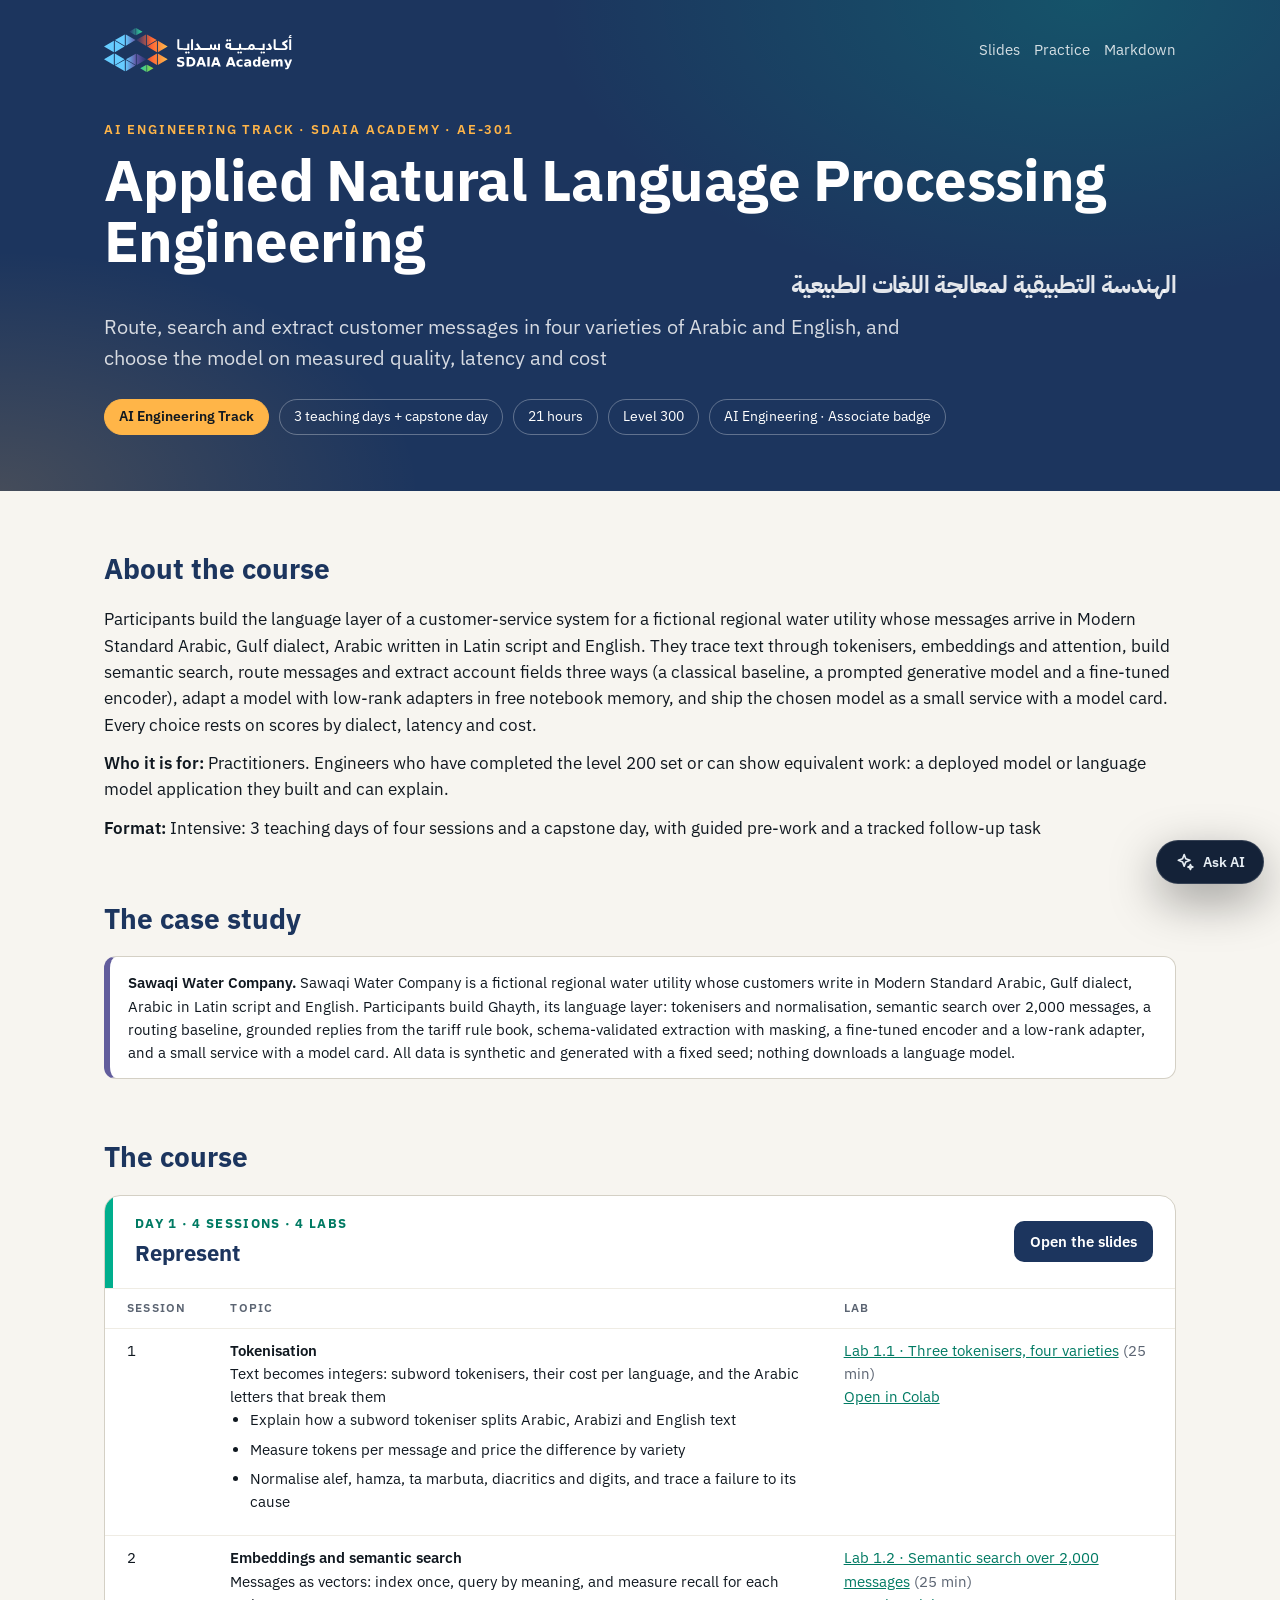
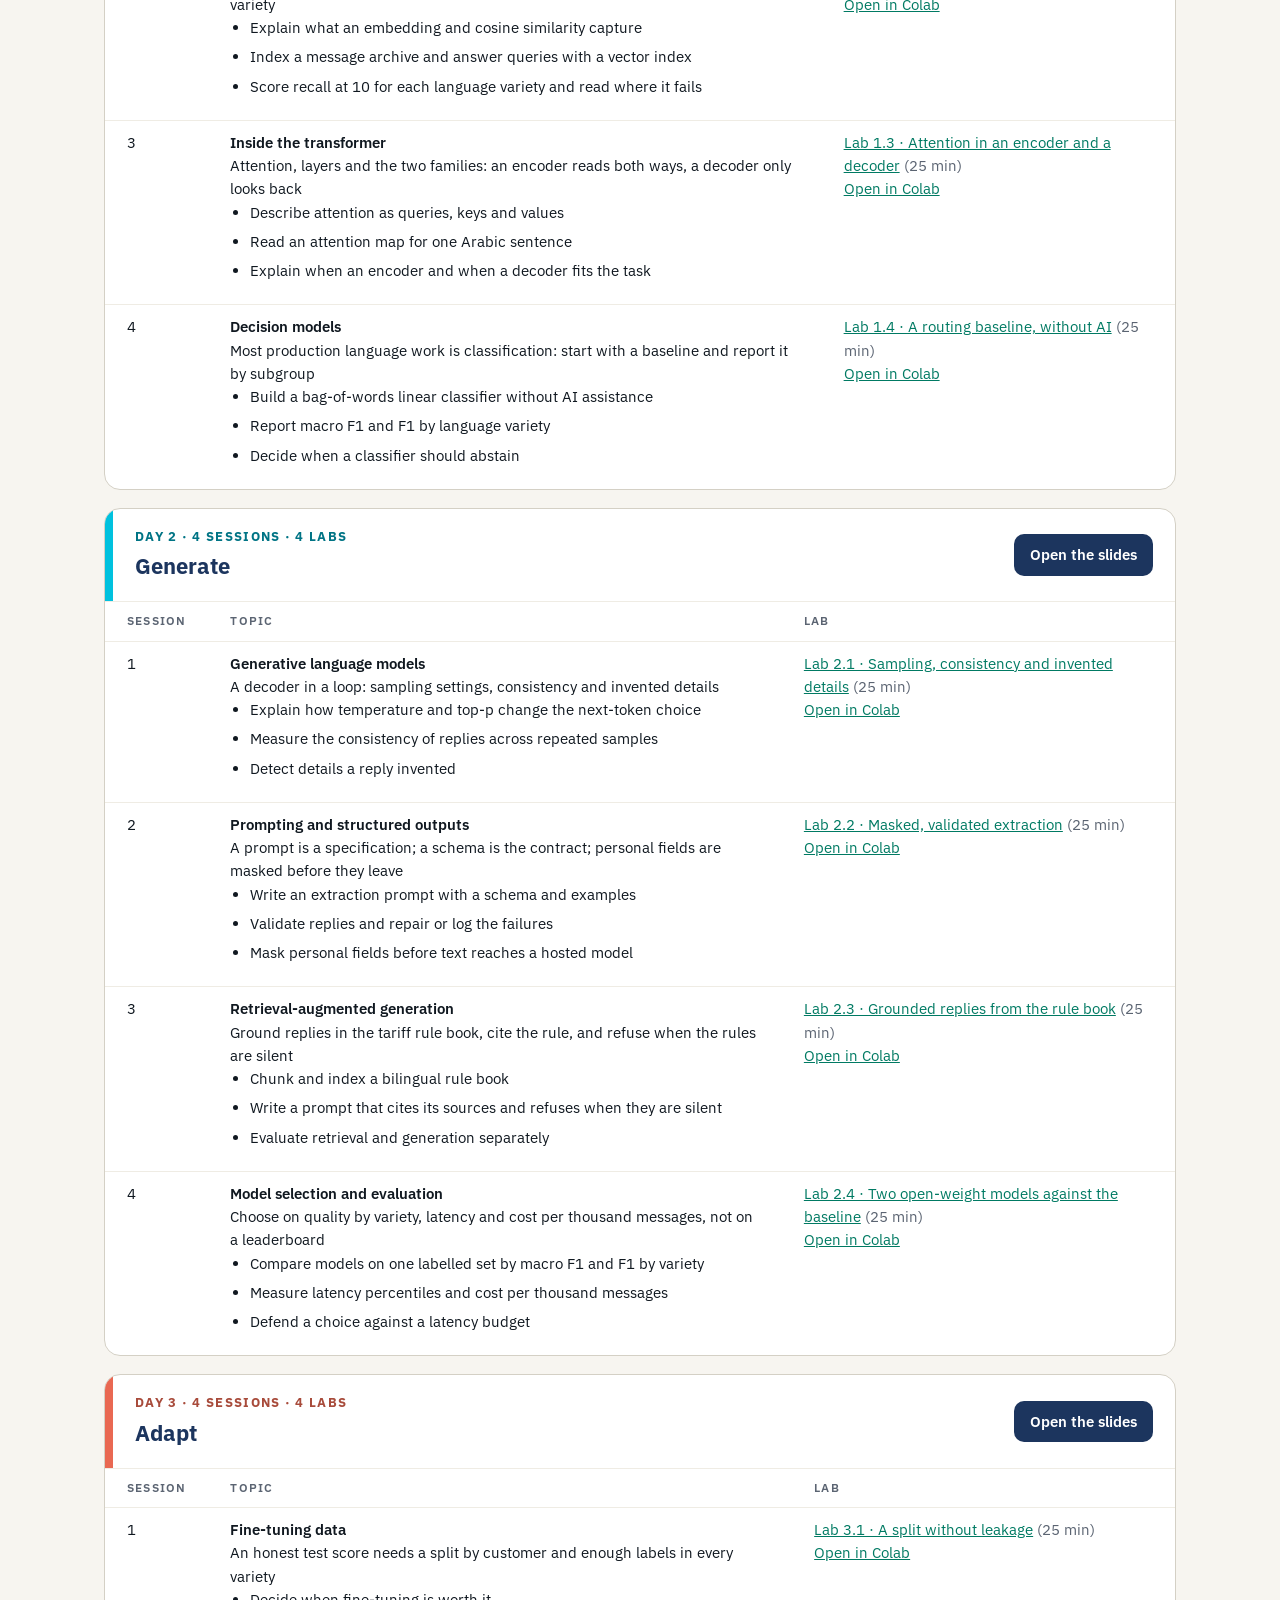
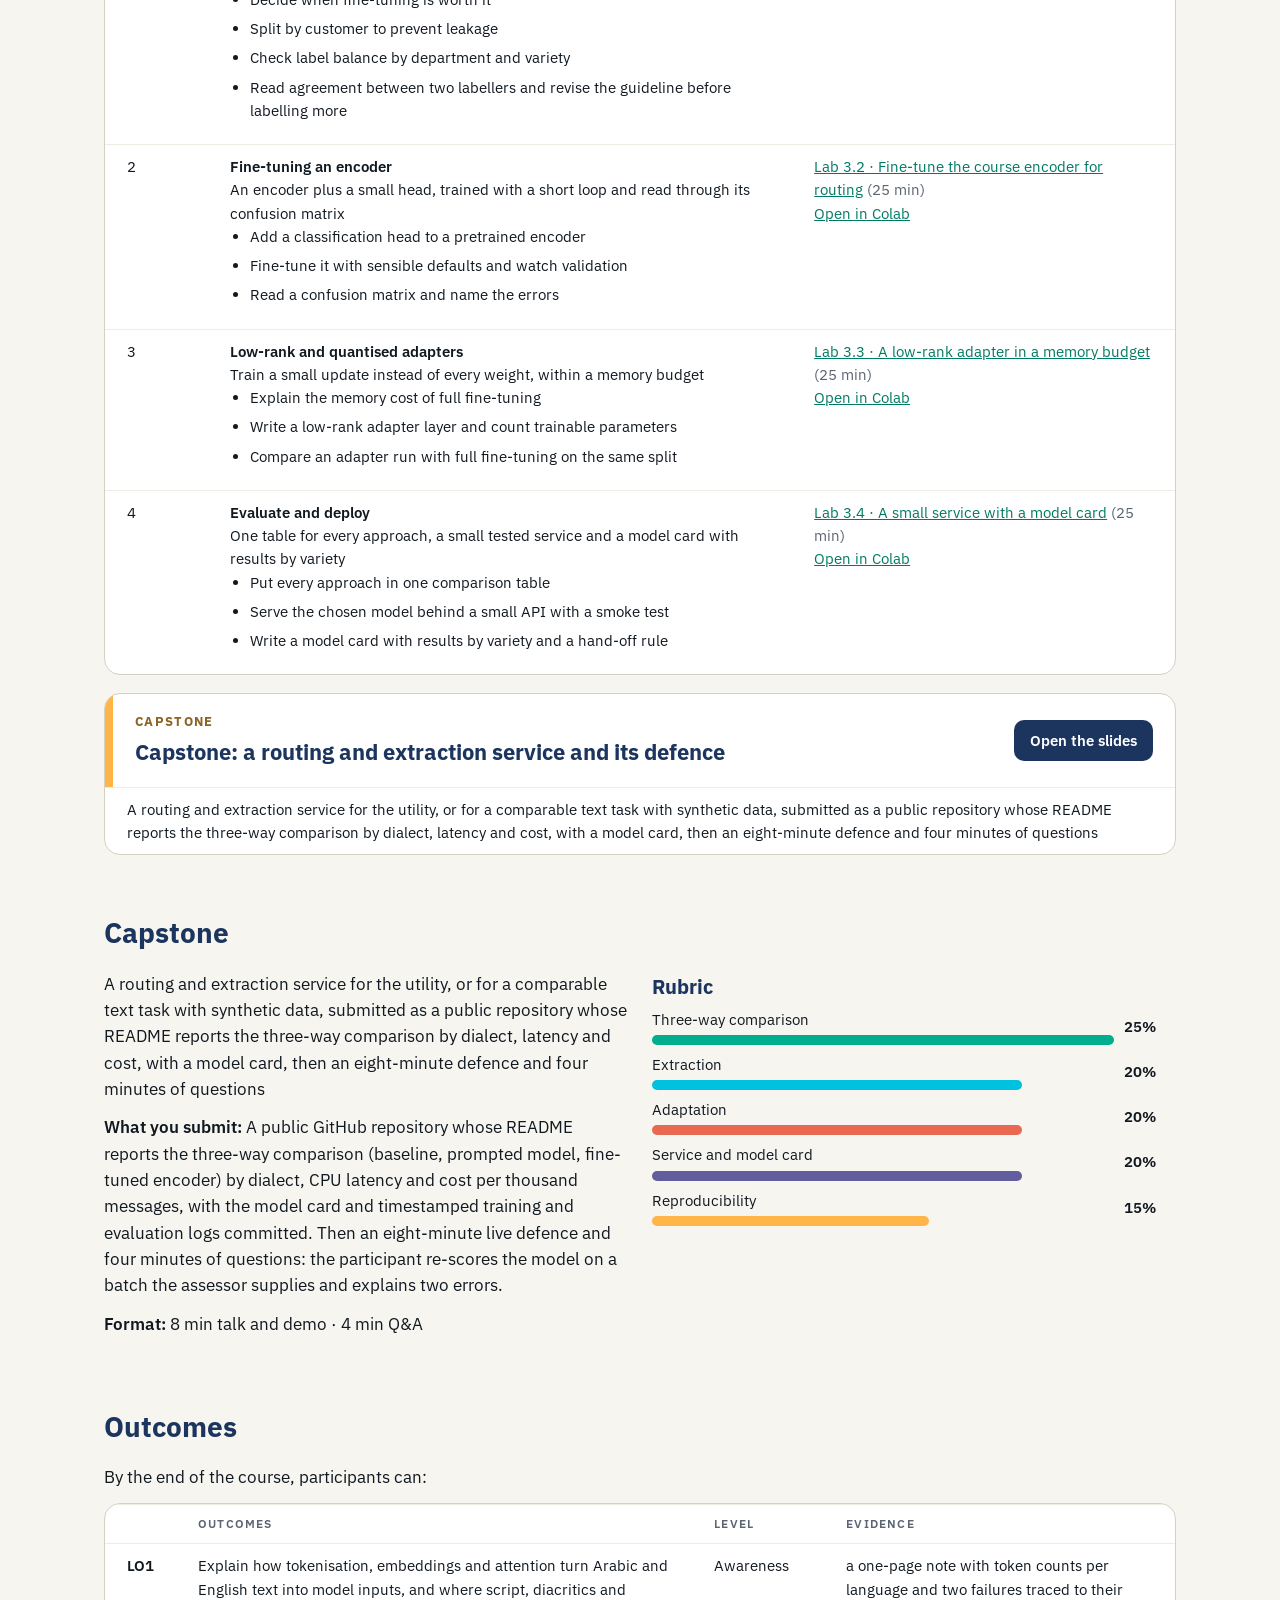
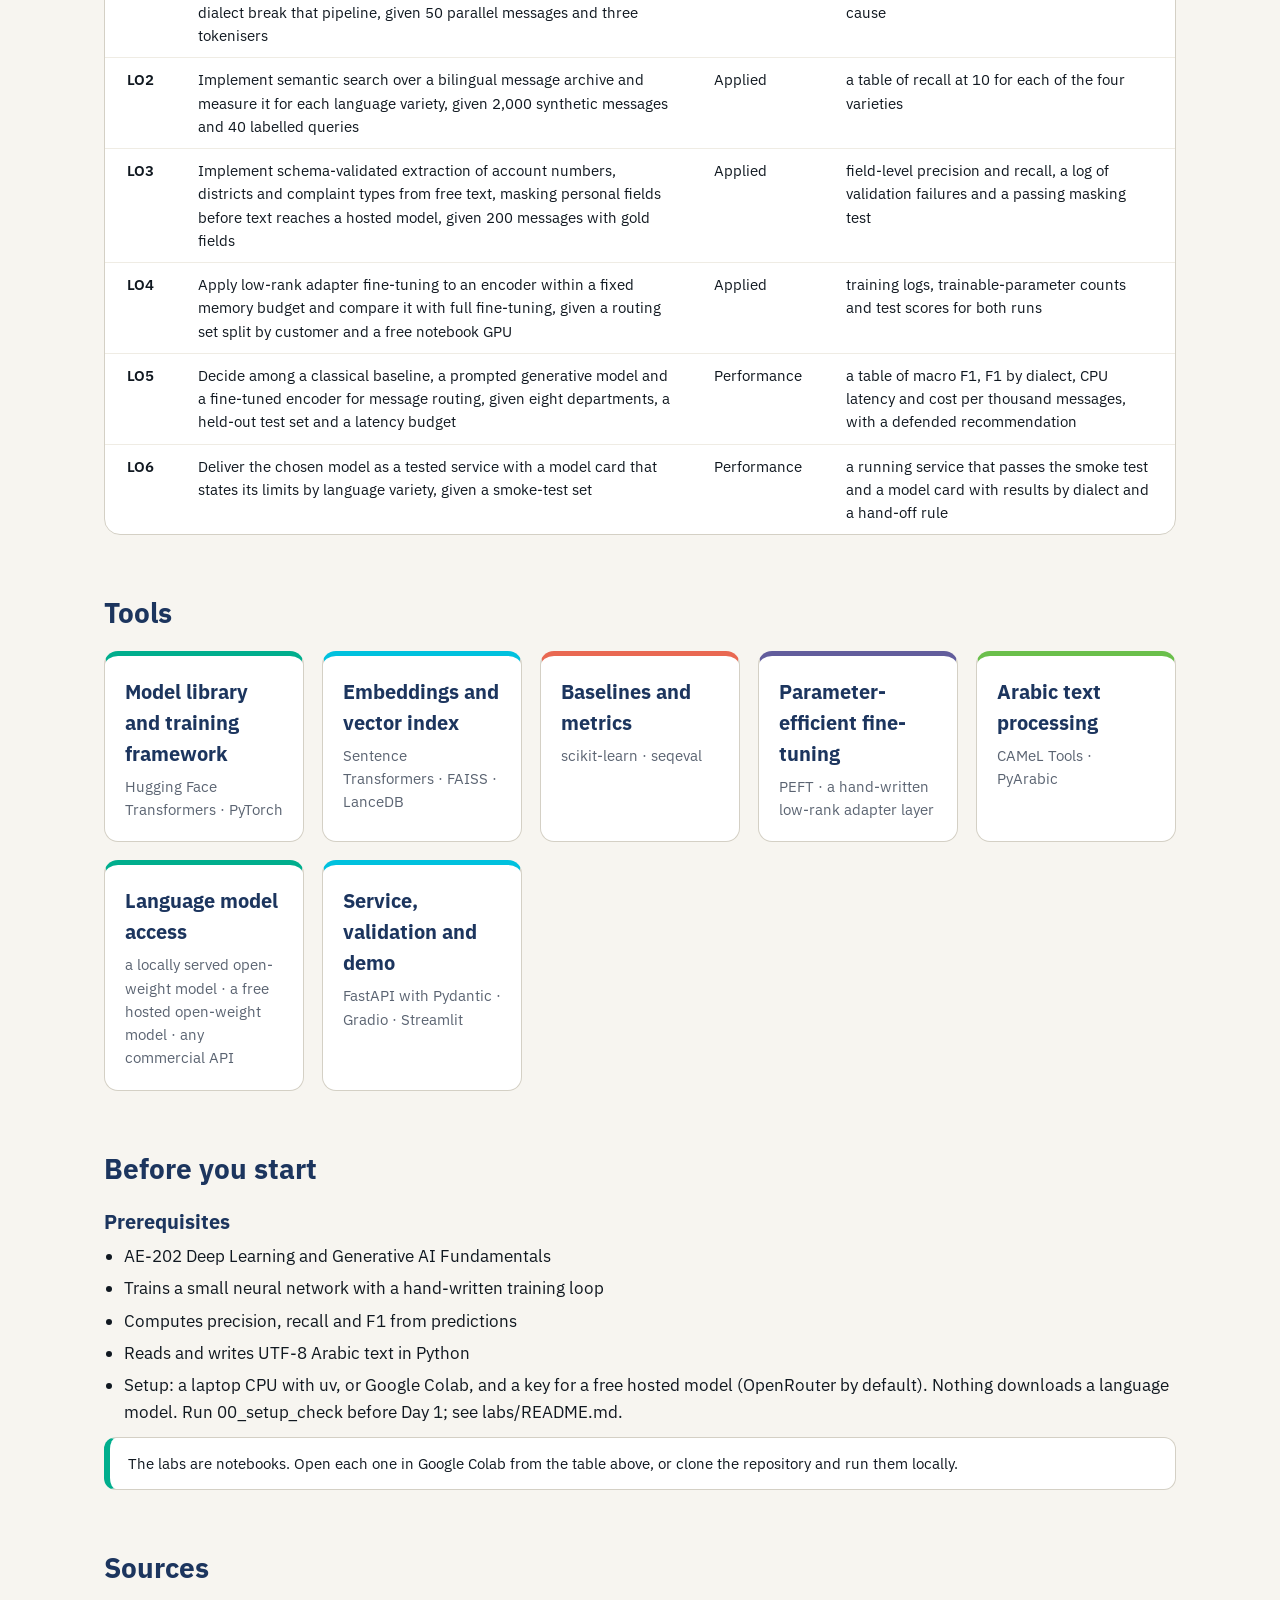
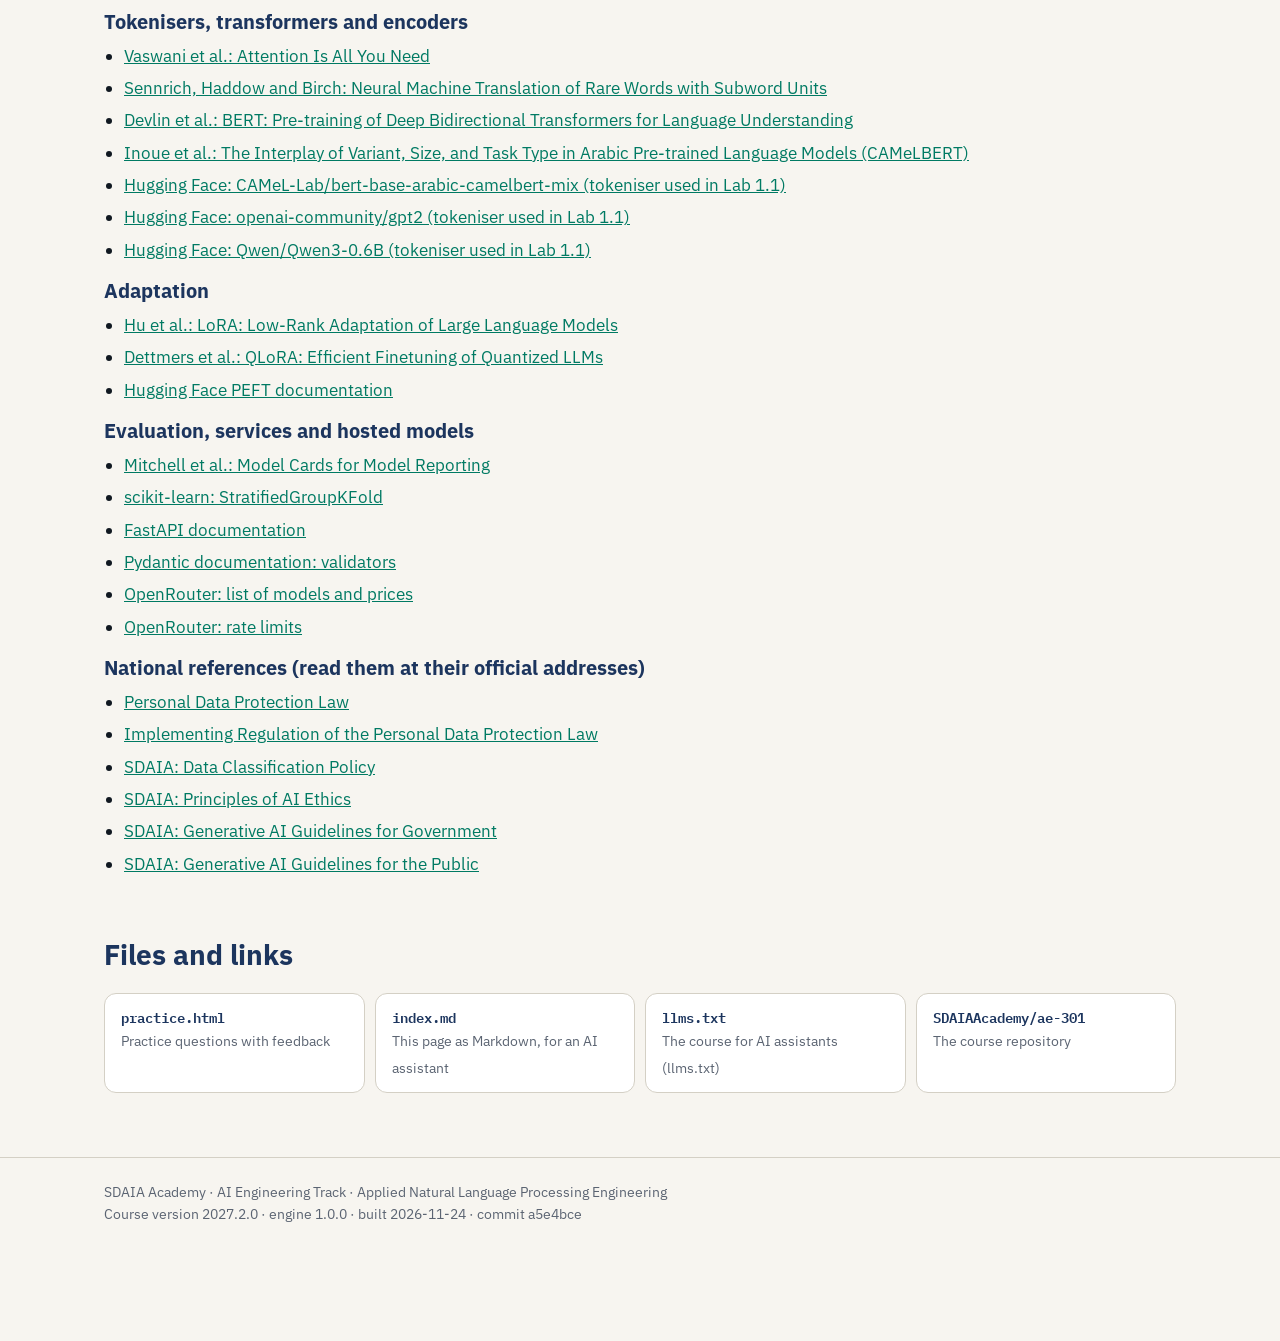
==== commit 12e7f18c: "Publish ae-301 2027.2.0 from a5e4bce" ====
--- a/index.html
+++ b/index.html
@@ -53,7 +53,7 @@
 <div class="day-head c-coral"><div><div class="t">Day 3 · 4 sessions · 4 labs</div><h3>Adapt</h3></div><a class="btn" href="slides/day3.html">Open the slides</a></div>
 <div class="scroll"><table>
 <tr><th>Session</th><th>Topic</th><th>Lab</th></tr>
-<tr><td>1</td><td><b>Fine-tuning data</b><br>An honest test score needs a split by customer and enough labels in every variety<ul><li>Decide when fine-tuning is worth it</li><li>Split by customer to prevent leakage</li><li>Check label balance by department and variety</li></ul></td><td><a href="labs/D3_1_splits.ipynb">Lab 3.1 · A split without leakage</a> <span class="muted">(25 min)</span><br><a href="https://colab.research.google.com/github/SDAIAAcademy/ae-301/blob/main/labs/D3_1_splits.ipynb">Open in Colab</a></td></tr>
+<tr><td>1</td><td><b>Fine-tuning data</b><br>An honest test score needs a split by customer and enough labels in every variety<ul><li>Decide when fine-tuning is worth it</li><li>Split by customer to prevent leakage</li><li>Check label balance by department and variety</li><li>Read agreement between two labellers and revise the guideline before labelling more</li></ul></td><td><a href="labs/D3_1_splits.ipynb">Lab 3.1 · A split without leakage</a> <span class="muted">(25 min)</span><br><a href="https://colab.research.google.com/github/SDAIAAcademy/ae-301/blob/main/labs/D3_1_splits.ipynb">Open in Colab</a></td></tr>
 <tr><td>2</td><td><b>Fine-tuning an encoder</b><br>An encoder plus a small head, trained with a short loop and read through its confusion matrix<ul><li>Add a classification head to a pretrained encoder</li><li>Fine-tune it with sensible defaults and watch validation</li><li>Read a confusion matrix and name the errors</li></ul></td><td><a href="labs/D3_2_finetune_encoder.ipynb">Lab 3.2 · Fine-tune the course encoder for routing</a> <span class="muted">(25 min)</span><br><a href="https://colab.research.google.com/github/SDAIAAcademy/ae-301/blob/main/labs/D3_2_finetune_encoder.ipynb">Open in Colab</a></td></tr>
 <tr><td>3</td><td><b>Low-rank and quantised adapters</b><br>Train a small update instead of every weight, within a memory budget<ul><li>Explain the memory cost of full fine-tuning</li><li>Write a low-rank adapter layer and count trainable parameters</li><li>Compare an adapter run with full fine-tuning on the same split</li></ul></td><td><a href="labs/D3_3_lora.ipynb">Lab 3.3 · A low-rank adapter in a memory budget</a> <span class="muted">(25 min)</span><br><a href="https://colab.research.google.com/github/SDAIAAcademy/ae-301/blob/main/labs/D3_3_lora.ipynb">Open in Colab</a></td></tr>
 <tr><td>4</td><td><b>Evaluate and deploy</b><br>One table for every approach, a small tested service and a model card with results by variety<ul><li>Put every approach in one comparison table</li><li>Serve the chosen model behind a small API with a smoke test</li><li>Write a model card with results by variety and a hand-off rule</li></ul></td><td><a href="labs/D3_4_service.ipynb">Lab 3.4 · A small service with a model card</a> <span class="muted">(25 min)</span><br><a href="https://colab.research.google.com/github/SDAIAAcademy/ae-301/blob/main/labs/D3_4_service.ipynb">Open in Colab</a></td></tr>
@@ -110,8 +110,8 @@
 <a href="https://github.com/SDAIAAcademy/ae-301"><b>SDAIAAcademy/ae-301</b><span>The course repository</span></a>
 </div>
 </main>
-<footer><div class="wrap">SDAIA Academy · AI Engineering Track · Applied Natural Language Processing Engineering<br><span class="muted">Course version 2027.1.0 · engine 1.0.0 · built 2026-11-15 · commit 93e55d3</span></div></footer>
-<script type="application/json" id="academy-data">{"v":1,"engine":"1.0.0","build":{"at":"2026-11-15T03:19:01Z","version":"2027.1.0","commit":"93e55d3"},"course":{"id":"ae-301","code":"AE-301","title":"Applied Natural Language Processing Engineering","track":"ai-engineering","lang":"en","dir":"ltr","url":"https://sdaiaacademy.github.io/ae-301/","repo":"SDAIAAcademy/ae-301","home":"index.html"},"ai":{"context":{"course":"context/course.md","courseJs":"context/course.js","day":null,"llms":"llms.txt"},"tasks":[],"tools":[]},"features":{},"strings":{}}</script>
+<footer><div class="wrap">SDAIA Academy · AI Engineering Track · Applied Natural Language Processing Engineering<br><span class="muted">Course version 2027.2.0 · engine 1.0.0 · built 2026-11-24 · commit a5e4bce</span></div></footer>
+<script type="application/json" id="academy-data">{"v":1,"engine":"1.0.0","build":{"at":"2026-11-24T16:12:33Z","version":"2027.2.0","commit":"a5e4bce"},"course":{"id":"ae-301","code":"AE-301","title":"Applied Natural Language Processing Engineering","track":"ai-engineering","lang":"en","dir":"ltr","url":"https://sdaiaacademy.github.io/ae-301/","repo":"SDAIAAcademy/ae-301","home":"index.html"},"ai":{"context":{"course":"context/course.md","courseJs":"context/course.js","day":null,"llms":"llms.txt"},"tasks":[],"tools":[]},"features":{},"strings":{}}</script>
 <script src="_engine/academy.js"></script>
 </body>
 </html>
